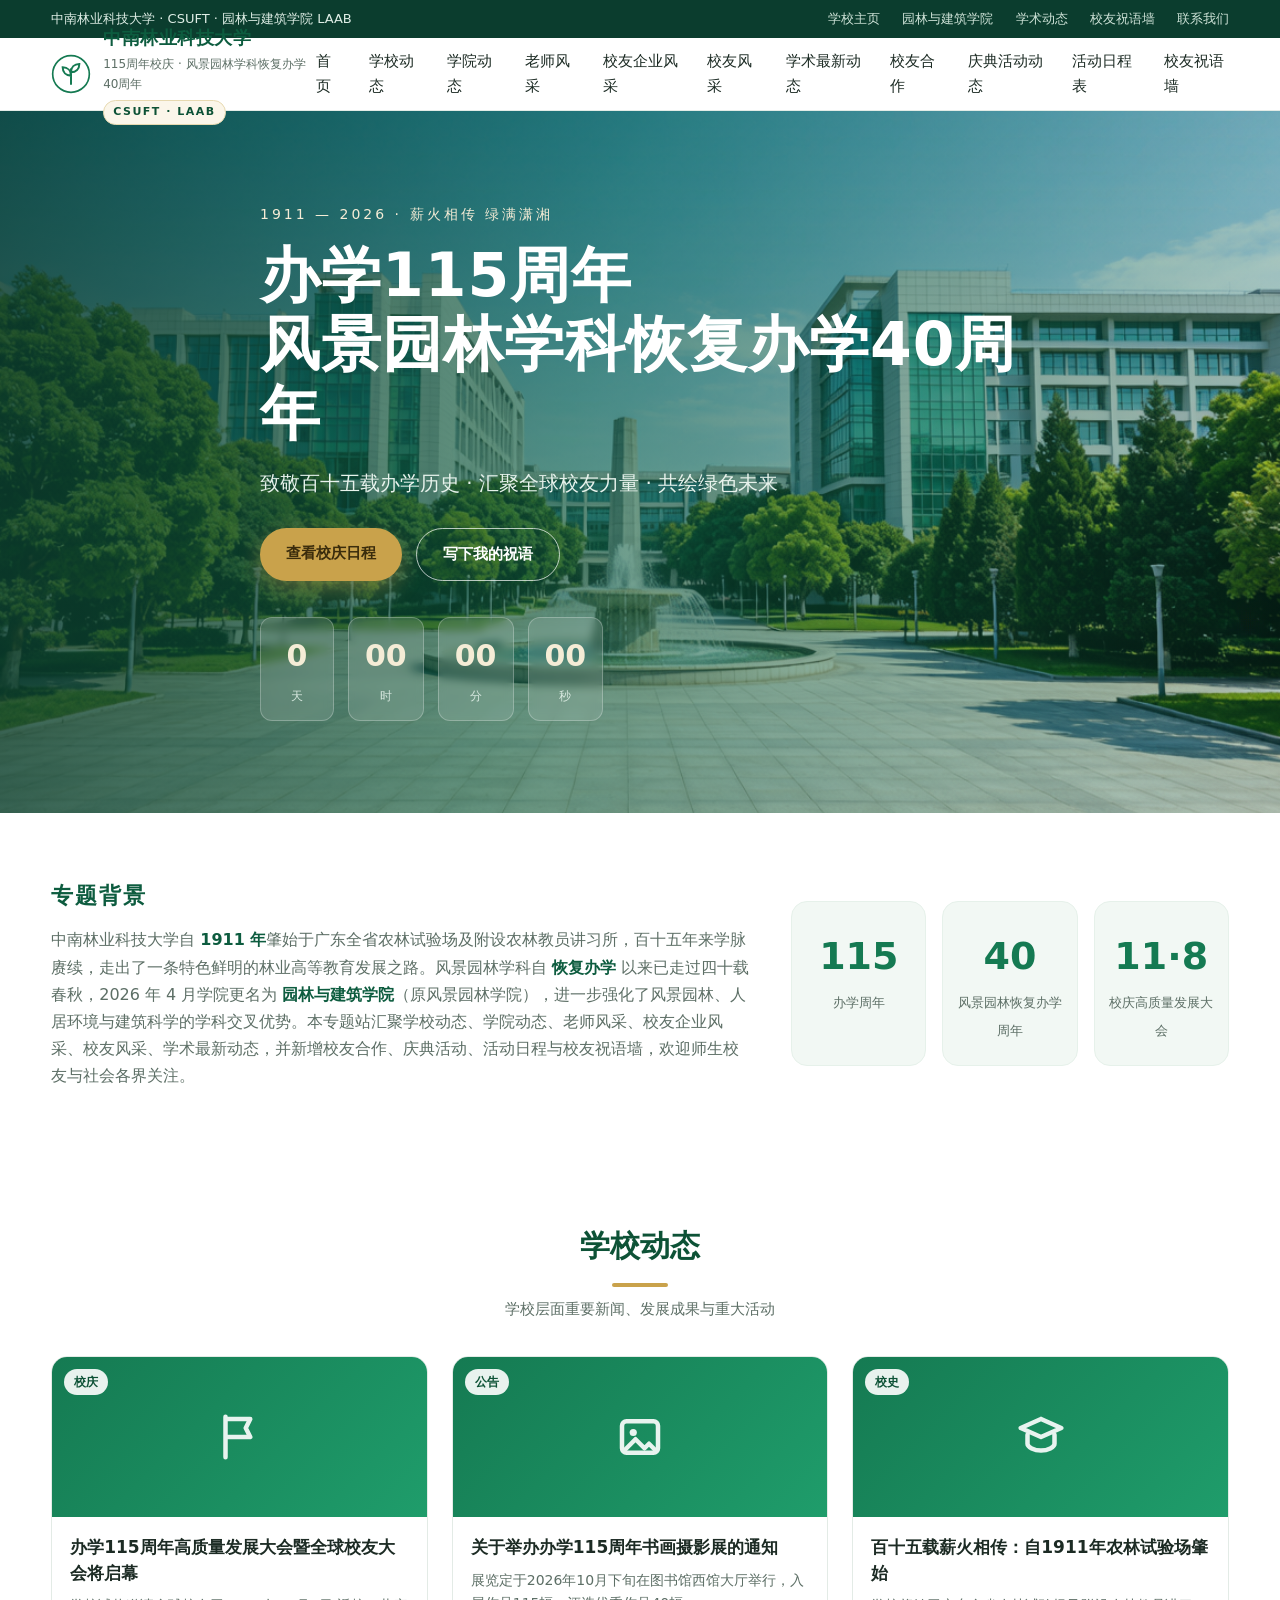
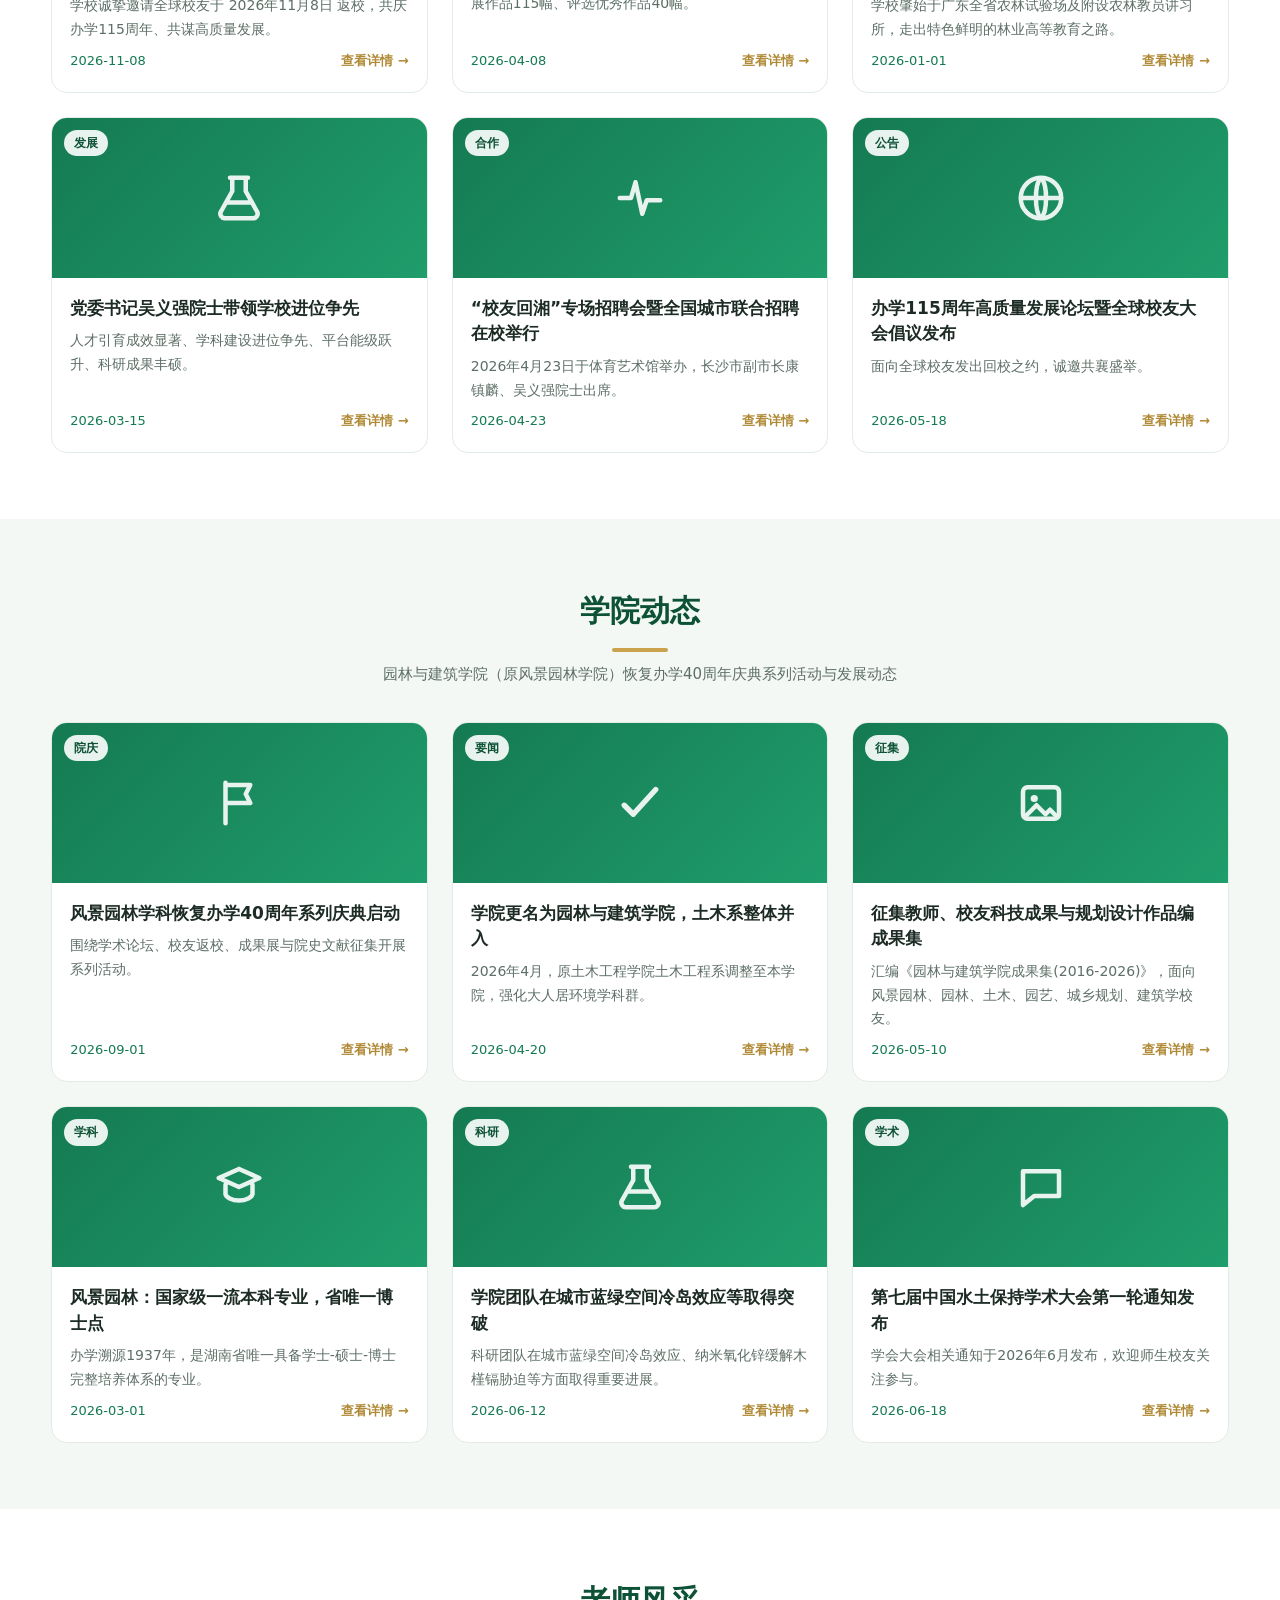
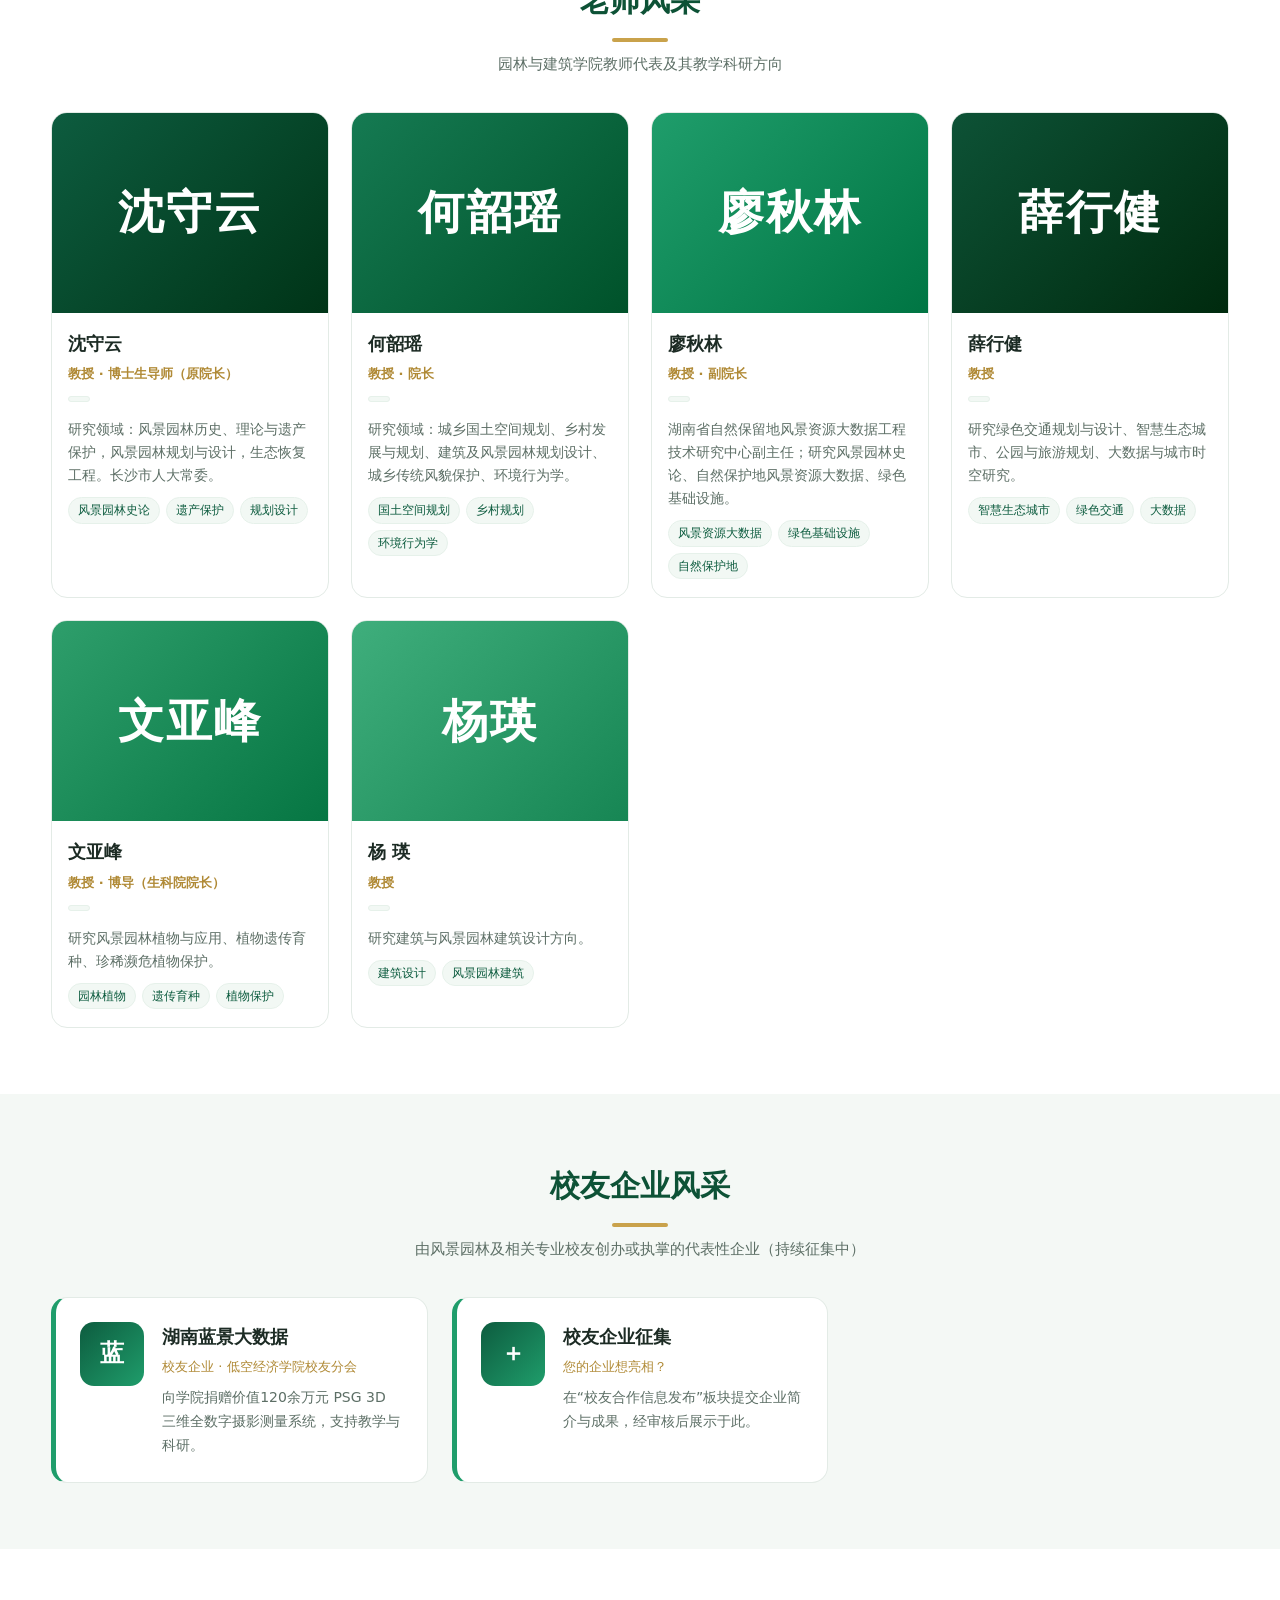
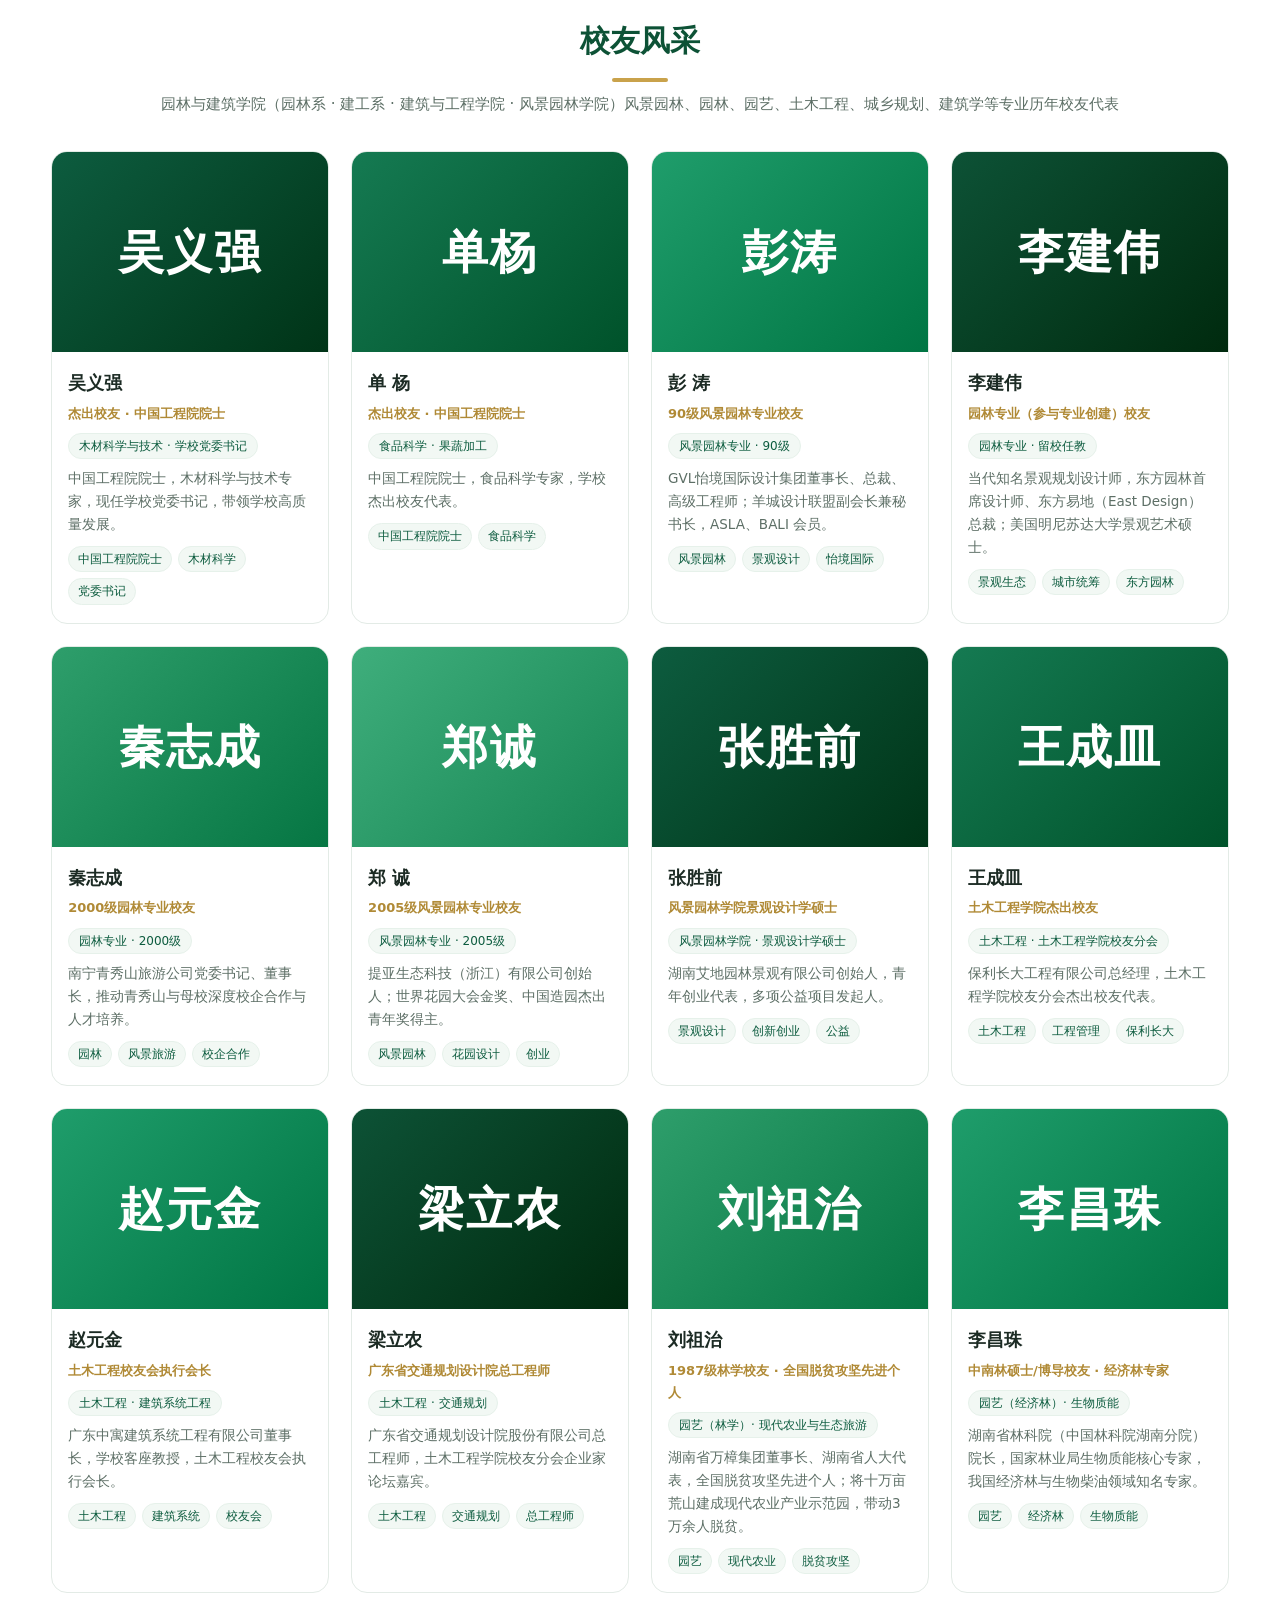
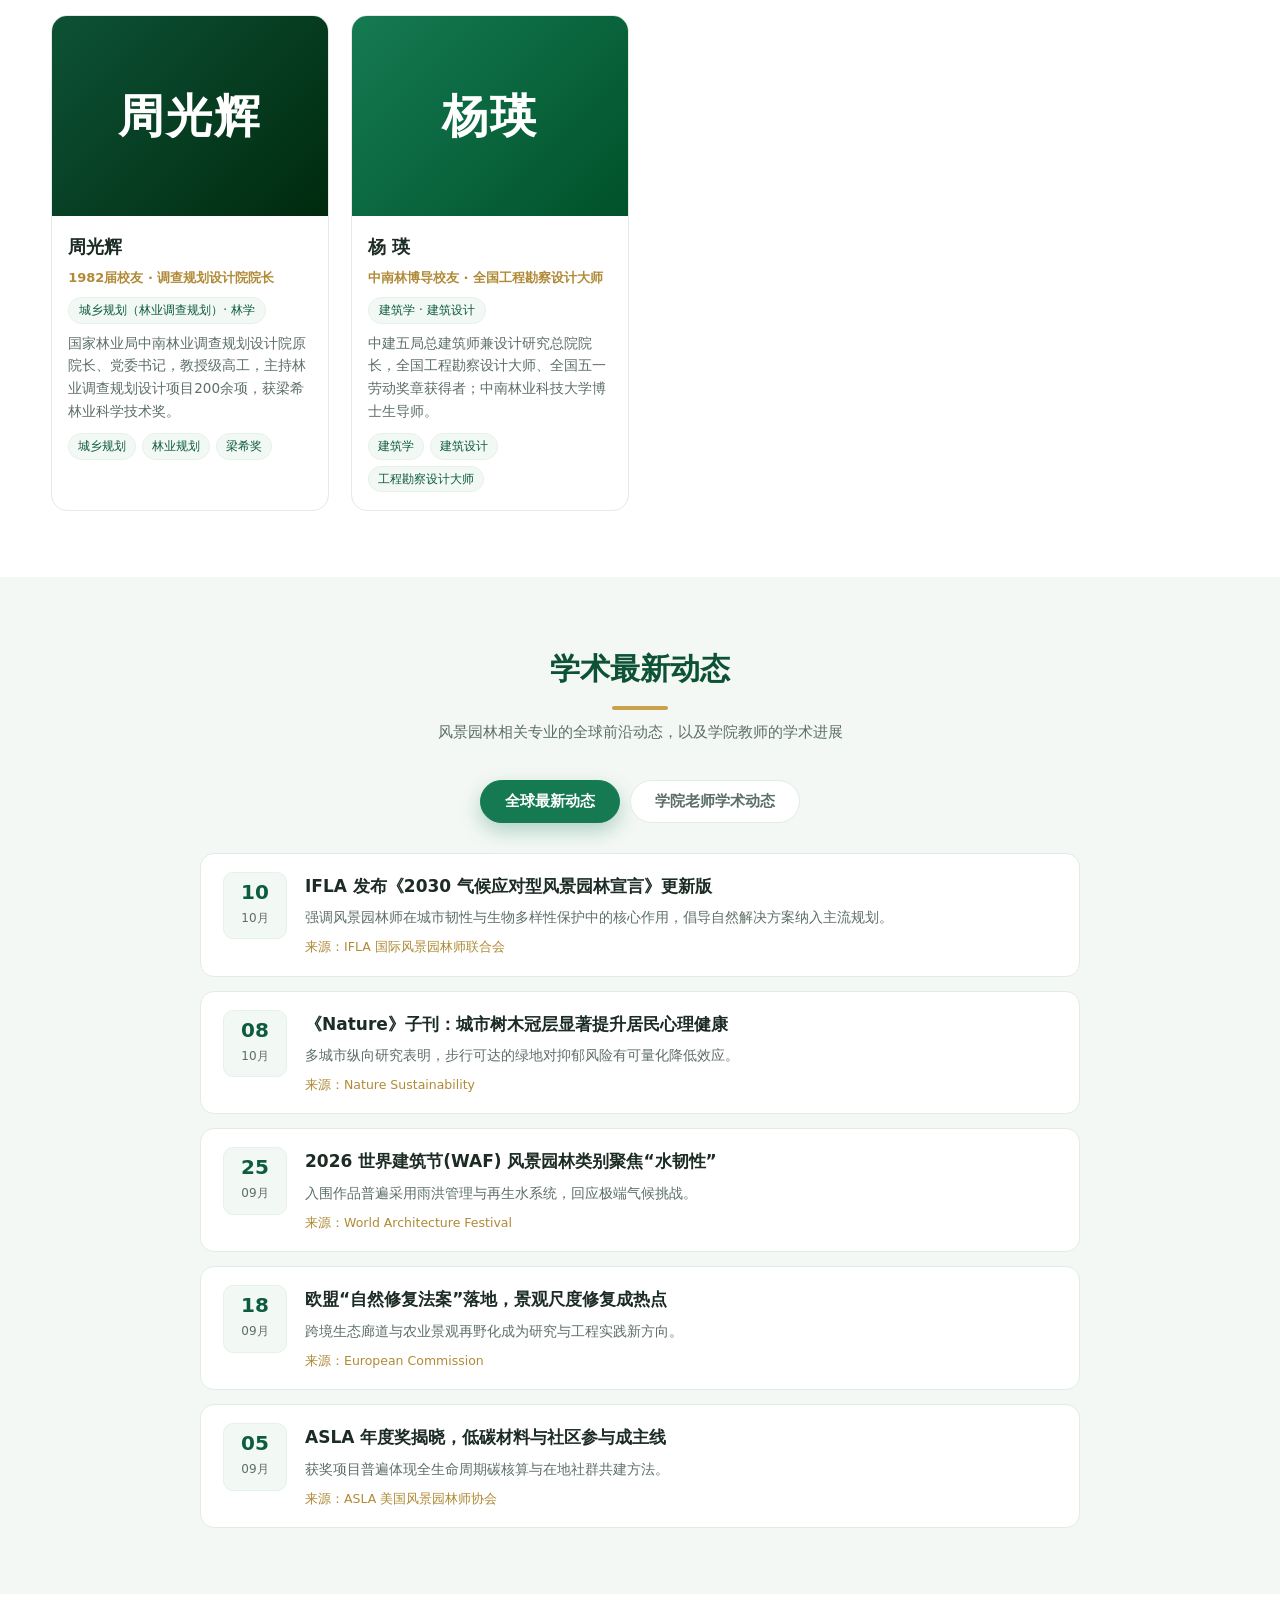
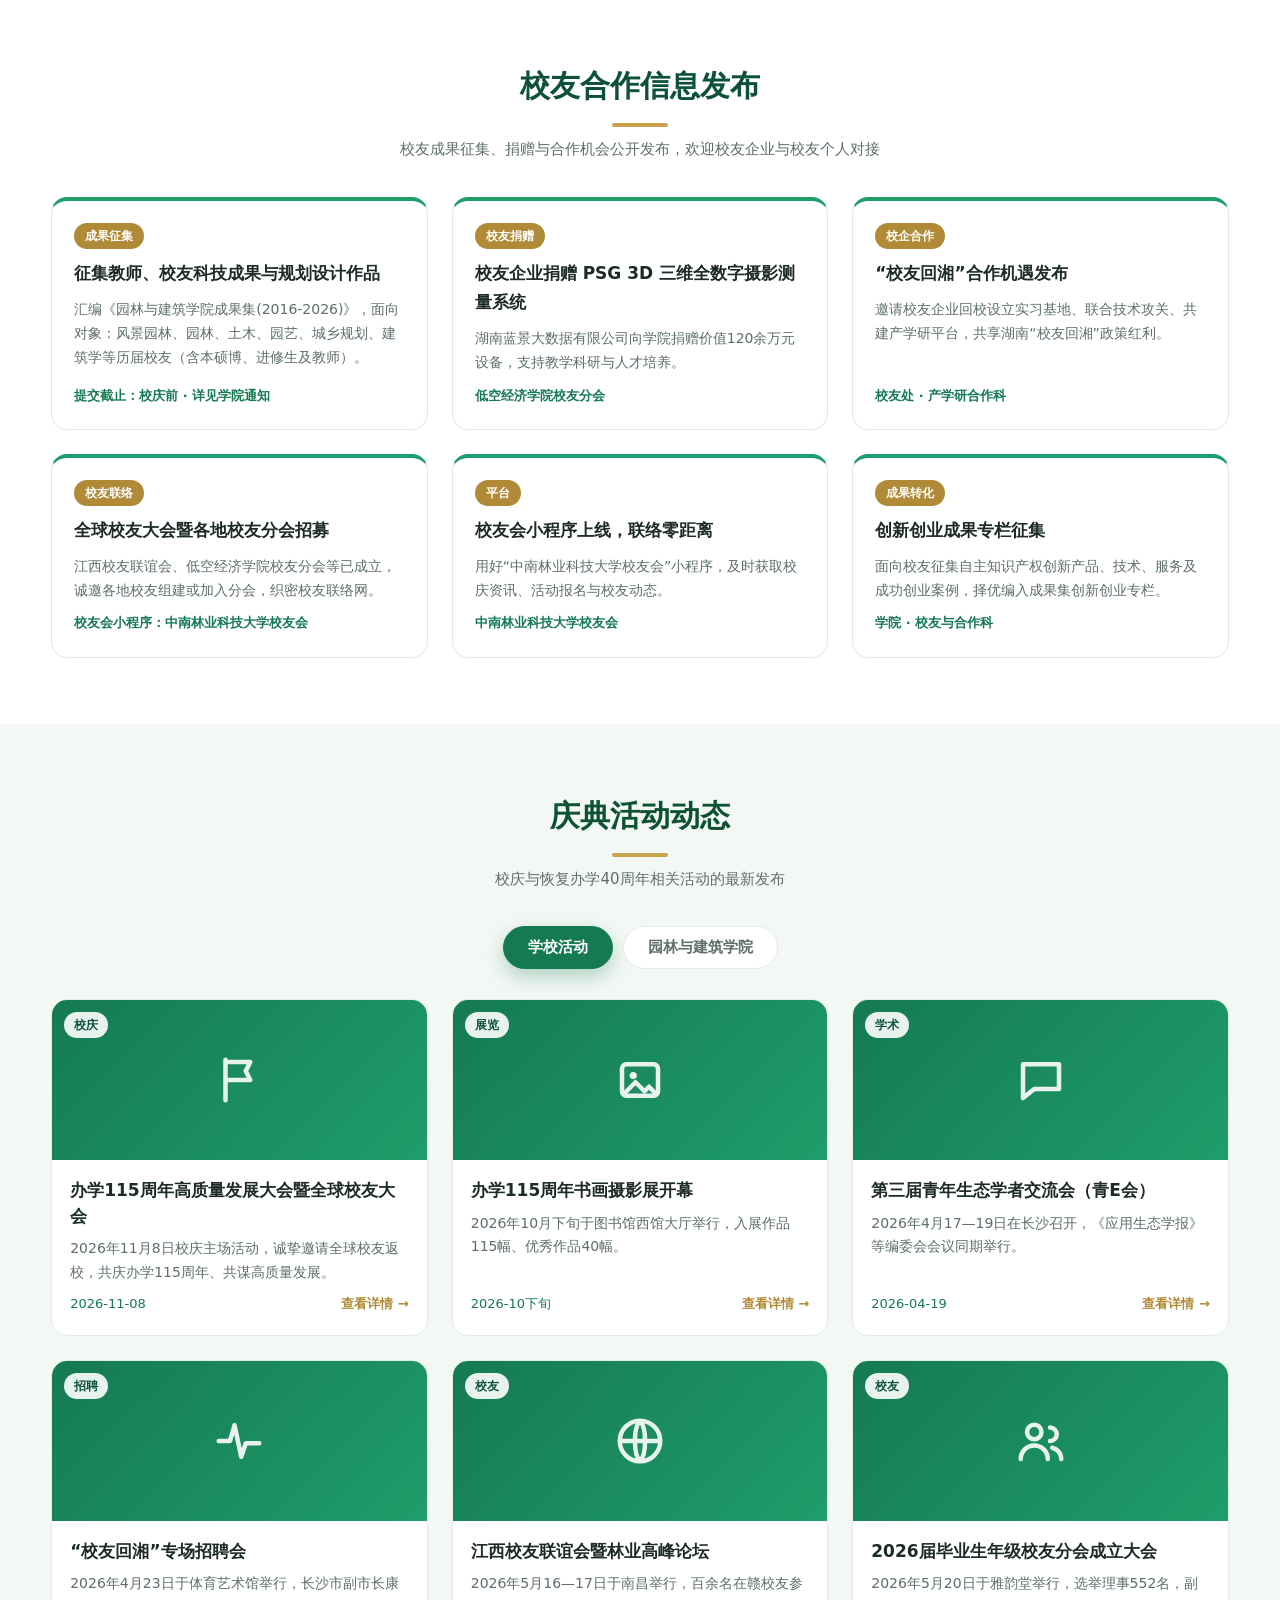
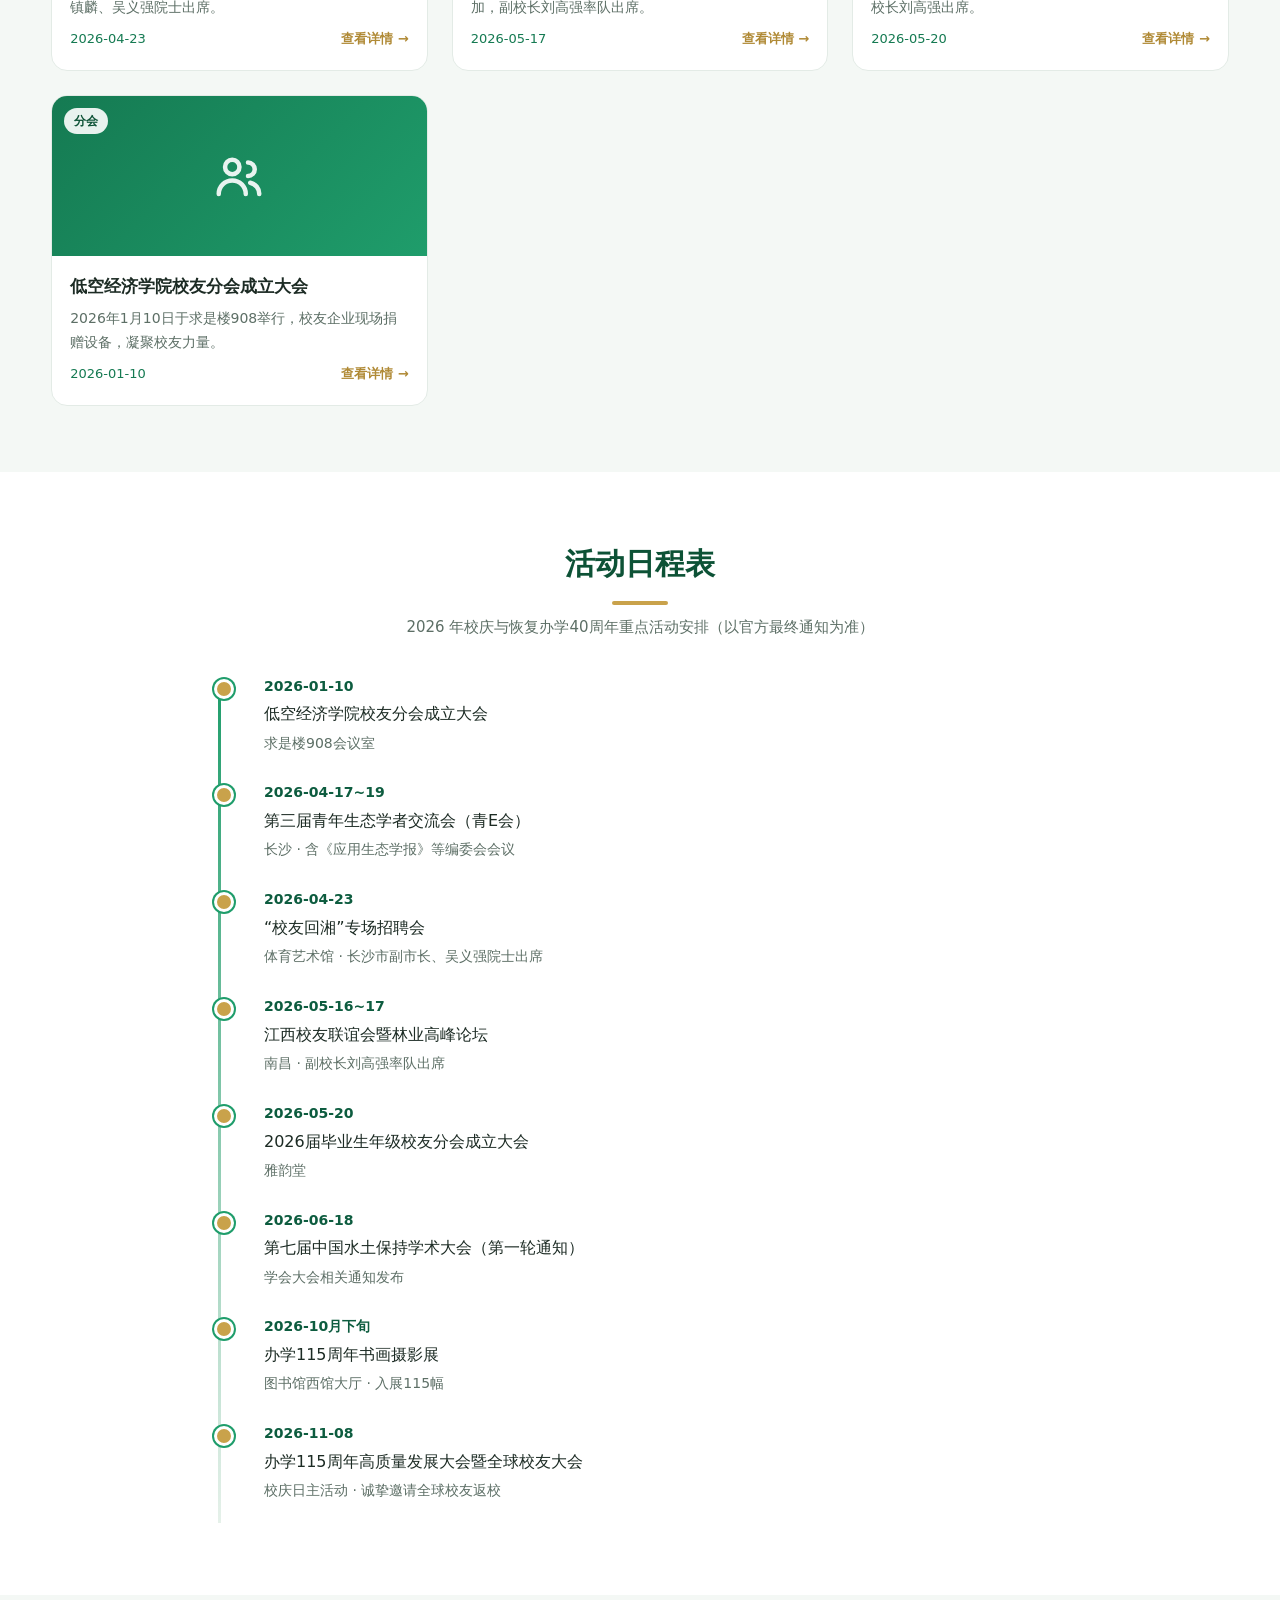
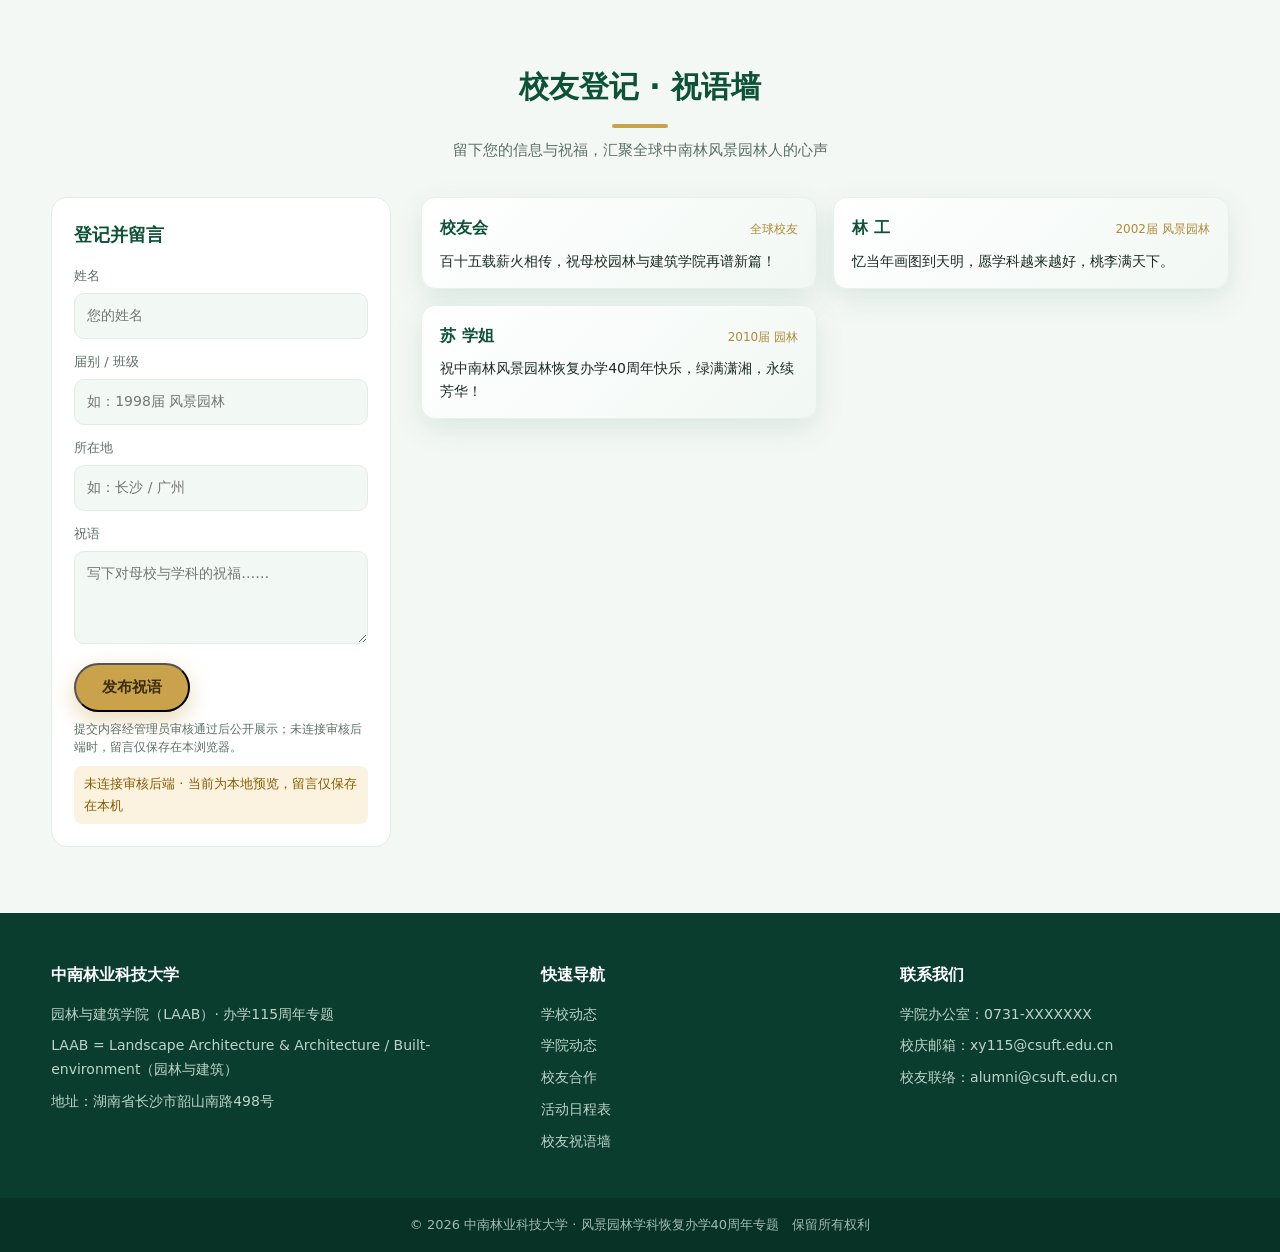
==== index.html @ c24ed112 "deploy: 中南林业科技大学115周年校庆专题站 (CSUFT·LAAB)" ====
<!DOCTYPE html>
<html lang="zh-CN">
<head>
  <meta charset="UTF-8" />
  <meta name="viewport" content="width=device-width, initial-scale=1.0" />
  <title>中南林业科技大学办学115周年 · 风景园林学科恢复办学40周年 (CSUFT·LAAB)</title>
  <meta name="description" content="中南林业科技大学办学115周年暨风景园林学科恢复办学40周年专题网站：学校动态、学院动态、老师风采、校友企业风采、校友风采、学术最新动态、校友合作、庆典活动、活动日程与校友祝语墙。" />
  <link rel="stylesheet" href="assets/css/style.css" />
</head>
<body>

  <!-- 顶部信息条 -->
  <div class="topbar">
    <div class="container topbar-inner">
      <span class="topbar-left">中南林业科技大学 · CSUFT · 园林与建筑学院 LAAB</span>
      <nav class="topbar-links">
        <a href="#school">学校主页</a>
        <a href="#college">园林与建筑学院</a>
        <a href="#academic">学术动态</a>
        <a href="#blessing">校友祝语墙</a>
        <a href="#contact">联系我们</a>
      </nav>
    </div>
  </div>

  <!-- 主导航 -->
  <header class="header" id="header">
    <div class="container header-inner">
      <a class="brand" href="#top">
        <span class="brand-mark" aria-hidden="true">
          <svg viewBox="0 0 48 48" width="40" height="40">
            <circle cx="24" cy="24" r="22" fill="none" stroke="currentColor" stroke-width="2"/>
            <path d="M24 36 V18 M24 26 C18 26 14 22 14 16 C20 16 24 20 24 26 M24 22 C30 22 34 18 34 12 C28 12 24 16 24 22"
                  fill="none" stroke="currentColor" stroke-width="2.4" stroke-linecap="round"/>
          </svg>
        </span>
        <span class="brand-text">
          <strong>中南林业科技大学</strong>
          <em>115周年校庆 · 风景园林学科恢复办学40周年</em>
          <span class="brand-abbr">CSUFT · LAAB</span>
        </span>
      </a>
      <nav class="nav" id="nav">
        <a href="#top">首页</a>
        <a href="#school-news">学校动态</a>
        <a href="#college-news">学院动态</a>
        <a href="#teachers">老师风采</a>
        <a href="#alumni-company">校友企业风采</a>
        <a href="#alumni">校友风采</a>
        <a href="#academic">学术最新动态</a>
        <a href="#cooperation">校友合作</a>
        <a href="#events">庆典活动动态</a>
        <a href="#schedule">活动日程表</a>
        <a href="#blessing">校友祝语墙</a>
      </nav>
      <button class="nav-toggle" id="navToggle" aria-label="菜单">
        <span></span><span></span><span></span>
      </button>
    </div>
  </header>

  <!-- Hero -->
  <section class="hero" id="top">
    <div class="hero-bg" style="background-image:url('assets/img/hero-plaza.png')"></div>
    <div class="hero-overlay"></div>
    <div class="container hero-content">
      <p class="hero-eyebrow">1911 — 2026 · 薪火相传 绿满潇湘</p>
      <h1 class="hero-title">办学115周年<br/>风景园林学科恢复办学40周年</h1>
      <p class="hero-sub">致敬百十五载办学历史 · 汇聚全球校友力量 · 共绘绿色未来</p>
      <div class="hero-actions">
        <a class="btn btn-gold" href="#schedule">查看校庆日程</a>
        <a class="btn btn-ghost" href="#blessing">写下我的祝语</a>
      </div>
      <div class="countdown" id="countdown" aria-label="校庆倒计时">
        <div class="cd-item"><span id="cd-d">--</span><i>天</i></div>
        <div class="cd-item"><span id="cd-h">--</span><i>时</i></div>
        <div class="cd-item"><span id="cd-m">--</span><i>分</i></div>
        <div class="cd-item"><span id="cd-s">--</span><i>秒</i></div>
      </div>
    </div>
  </section>

  <!-- 简介 -->
  <section class="intro container">
    <div class="intro-text">
      <h2 class="section-kicker">专题背景</h2>
      <p>中南林业科技大学自 <strong>1911 年</strong>肇始于广东全省农林试验场及附设农林教员讲习所，百十五年来学脉赓续，走出了一条特色鲜明的林业高等教育发展之路。风景园林学科自 <strong>恢复办学</strong> 以来已走过四十载春秋，2026 年 4 月学院更名为 <strong>园林与建筑学院</strong>（原风景园林学院），进一步强化了风景园林、人居环境与建筑科学的学科交叉优势。本专题站汇聚学校动态、学院动态、老师风采、校友企业风采、校友风采、学术最新动态，并新增校友合作、庆典活动、活动日程与校友祝语墙，欢迎师生校友与社会各界关注。</p>
    </div>
    <div class="intro-stats">
      <div class="stat"><b>115</b><span>办学周年</span></div>
      <div class="stat"><b>40</b><span>风景园林恢复办学周年</span></div>
      <div class="stat"><b>11·8</b><span>校庆高质量发展大会</span></div>
    </div>
  </section>

  <!-- 学校动态 -->
  <section class="section" id="school-news">
    <div class="container">
      <div class="section-head">
        <h2 class="section-title">学校动态</h2>
        <p class="section-desc">学校层面重要新闻、发展成果与重大活动</p>
      </div>
      <div class="news-grid" id="schoolNewsGrid"><!-- JS 注入 --></div>
    </div>
  </section>

  <!-- 学院动态 -->
  <section class="section section-alt" id="college-news">
    <div class="container">
      <div class="section-head">
        <h2 class="section-title">学院动态</h2>
        <p class="section-desc">园林与建筑学院（原风景园林学院）恢复办学40周年庆典系列活动与发展动态</p>
      </div>
      <div class="news-grid" id="collegeNewsGrid"><!-- JS 注入 --></div>
    </div>
  </section>

  <!-- 老师风采 -->
  <section class="section" id="teachers">
    <div class="container">
      <div class="section-head">
        <h2 class="section-title">老师风采</h2>
        <p class="section-desc">园林与建筑学院教师代表及其教学科研方向</p>
      </div>
      <div class="people-grid" id="teachersGrid"><!-- JS 注入 --></div>
    </div>
  </section>

  <!-- 校友企业风采 -->
  <section class="section section-alt" id="alumni-company">
    <div class="container">
      <div class="section-head">
        <h2 class="section-title">校友企业风采</h2>
        <p class="section-desc">由风景园林及相关专业校友创办或执掌的代表性企业（持续征集中）</p>
      </div>
      <div class="company-grid" id="companyGrid"><!-- JS 注入 --></div>
    </div>
  </section>

  <!-- 校友风采 -->
  <section class="section" id="alumni">
    <div class="container">
      <div class="section-head">
        <h2 class="section-title">校友风采</h2>
        <p class="section-desc">园林与建筑学院（园林系 · 建工系 · 建筑与工程学院 · 风景园林学院）风景园林、园林、园艺、土木工程、城乡规划、建筑学等专业历年校友代表</p>
      </div>
      <div class="people-grid" id="alumniGrid"><!-- JS 注入 --></div>
    </div>
  </section>

  <!-- 学术最新动态 -->
  <section class="section section-alt" id="academic">
    <div class="container">
      <div class="section-head">
        <h2 class="section-title">学术最新动态</h2>
        <p class="section-desc">风景园林相关专业的全球前沿动态，以及学院教师的学术进展</p>
      </div>

      <div class="tabs" id="academicTabs">
        <button class="tab active" data-tab="global">全球最新动态</button>
        <button class="tab" data-tab="faculty">学院老师学术动态</button>
      </div>

      <div class="tab-panel active" id="panel-global">
        <div class="feed-list" id="globalFeed"><!-- JS 注入 --></div>
      </div>
      <div class="tab-panel" id="panel-faculty">
        <div class="feed-list" id="facultyFeed"><!-- JS 注入 --></div>
      </div>
    </div>
  </section>

  <!-- 校友合作信息发布 -->
  <section class="section" id="cooperation">
    <div class="container">
      <div class="section-head">
        <h2 class="section-title">校友合作信息发布</h2>
        <p class="section-desc">校友成果征集、捐赠与合作机会公开发布，欢迎校友企业与校友个人对接</p>
      </div>
      <div class="coop-grid" id="coopGrid"><!-- JS 注入 --></div>
    </div>
  </section>

  <!-- 庆典活动动态 -->
  <section class="section section-alt" id="events">
    <div class="container">
      <div class="section-head">
        <h2 class="section-title">庆典活动动态</h2>
        <p class="section-desc">校庆与恢复办学40周年相关活动的最新发布</p>
      </div>

      <div class="tabs" id="eventsTabs">
        <button class="tab active" data-tab="school">学校活动</button>
        <button class="tab" data-tab="college">园林与建筑学院</button>
      </div>

      <div class="tab-panel active" id="panel-school">
        <div class="news-grid" id="schoolEventsGrid"><!-- JS 注入 --></div>
      </div>
      <div class="tab-panel" id="panel-college">
        <div class="news-grid" id="collegeEventsGrid"><!-- JS 注入 --></div>
      </div>
    </div>
  </section>

  <!-- 活动日程表 -->
  <section class="section" id="schedule">
    <div class="container">
      <div class="section-head">
        <h2 class="section-title">活动日程表</h2>
        <p class="section-desc">2026 年校庆与恢复办学40周年重点活动安排（以官方最终通知为准）</p>
      </div>
      <div class="timeline" id="scheduleList"><!-- JS 注入 --></div>
    </div>
  </section>

  <!-- 校友登记 / 祝语墙 -->
  <section class="section section-alt" id="blessing">
    <div class="container">
      <div class="section-head">
        <h2 class="section-title">校友登记 · 祝语墙</h2>
        <p class="section-desc">留下您的信息与祝福，汇聚全球中南林风景园林人的心声</p>
      </div>

      <div class="blessing-layout">
        <form class="blessing-form" id="blessingForm">
          <h3>登记并留言</h3>
          <label>姓名<input type="text" id="bk-name" maxlength="20" placeholder="您的姓名" required /></label>
          <label>届别 / 班级<input type="text" id="bk-grade" maxlength="30" placeholder="如：1998届 风景园林" /></label>
          <label>所在地<input type="text" id="bk-city" maxlength="30" placeholder="如：长沙 / 广州" /></label>
          <label>祝语<textarea id="bk-msg" maxlength="120" rows="3" placeholder="写下对母校与学科的祝福……" required></textarea></label>
          <button type="submit" class="btn btn-gold">发布祝语</button>
          <p class="form-tip">提交内容经管理员审核通过后公开展示；未连接审核后端时，留言仅保存在本浏览器。</p>
          <div id="bk-status" class="bk-status" role="status" aria-live="polite"></div>
        </form>
        <div class="blessing-wall" id="blessingWall"><!-- JS 注入 --></div>
      </div>
    </div>
  </section>

  <!-- 页脚 -->
  <footer class="footer" id="contact">
    <div class="container footer-inner">
      <div class="footer-col">
        <h4>中南林业科技大学</h4>
        <p>园林与建筑学院（LAAB）· 办学115周年专题</p>
        <p class="footer-abbr">LAAB = Landscape Architecture &amp; Architecture / Built-environment（园林与建筑）</p>
        <p>地址：湖南省长沙市韶山南路498号</p>
      </div>
      <div class="footer-col">
        <h4>快速导航</h4>
        <a href="#school-news">学校动态</a>
        <a href="#college-news">学院动态</a>
        <a href="#cooperation">校友合作</a>
        <a href="#schedule">活动日程表</a>
        <a href="#blessing">校友祝语墙</a>
      </div>
      <div class="footer-col">
        <h4>联系我们</h4>
        <p>学院办公室：0731-XXXXXXX</p>
        <p>校庆邮箱：xy115@csuft.edu.cn</p>
        <p>校友联络：alumni@csuft.edu.cn</p>
      </div>
    </div>
    <div class="footer-bottom">
      <div class="container">© 2026 中南林业科技大学 · 风景园林学科恢复办学40周年专题　保留所有权利</div>
    </div>
  </footer>

  <button class="to-top" id="toTop" aria-label="返回顶部">↑</button>

  <script src="assets/js/main.js"></script>
</body>
</html>
---- assets/css/style.css ----
:root{
  --green-900:#0b3d2e;
  --green-800:#0d5236;
  --green-700:#0d5c3f;
  --green-600:#157a52;
  --green-500:#1f9d6b;
  --green-300:#7fc6a4;
  --green-100:#e6f1ea;
  --green-50:#f2f8f4;
  --gold:#c9a24b;
  --gold-600:#b08a36;
  --gold-soft:#f5ecd6;
  --ink:#1c2b24;
  --muted:#5d6f66;
  --bg:#ffffff;
  --bg-alt:#f4f8f5;
  --line:#e3ebe6;
  --shadow:0 10px 30px rgba(13,92,63,.10);
  --shadow-lg:0 18px 50px rgba(13,92,63,.16);
  --radius:16px;
  --maxw:1180px;
}

*{box-sizing:border-box;margin:0;padding:0}
html{scroll-behavior:smooth}
body{
  font-family:"PingFang SC","Microsoft YaHei","Segoe UI",system-ui,sans-serif;
  color:var(--ink);background:var(--bg);line-height:1.7;
  -webkit-font-smoothing:antialiased;
}
a{color:inherit;text-decoration:none}
img{max-width:100%;display:block}
.container{width:min(var(--maxw),92%);margin:0 auto}

/* ---------- 顶部信息条 ---------- */
.topbar{background:var(--green-900);color:#dfeee6;font-size:13px}
.topbar-inner{display:flex;justify-content:space-between;align-items:center;height:38px}
.topbar-links a{color:#cfe3d8;margin-left:18px;transition:color .2s}
.topbar-links a:hover{color:var(--gold)}

/* ---------- 主导航 ---------- */
.header{
  position:sticky;top:0;z-index:50;
  background:rgba(255,255,255,.92);
  backdrop-filter:blur(10px);
  border-bottom:1px solid var(--line);
  transition:box-shadow .25s,background .25s;
}
.header.scrolled{box-shadow:var(--shadow)}
.header-inner{display:flex;align-items:center;justify-content:space-between;height:72px}
.brand{display:flex;align-items:center;gap:12px;color:var(--green-700)}
.brand-mark{color:var(--green-600);display:flex}
.brand-text strong{display:block;font-size:18px;letter-spacing:.5px}
.brand-text em{display:block;font-style:normal;font-size:12px;color:var(--muted)}
.brand-abbr{display:inline-block;margin-top:5px;font-size:11px;font-weight:700;letter-spacing:1.5px;color:#0d5236;background:#fbf6ea;border:1px solid #e7d9b0;padding:2px 9px;border-radius:999px}
.nav{display:flex;gap:26px}
.nav a{font-size:15px;color:var(--ink);position:relative;padding:6px 0;transition:color .2s}
.nav a::after{content:"";position:absolute;left:0;bottom:0;width:0;height:2px;background:var(--gold);transition:width .25s}
.nav a:hover{color:var(--green-700)}
.nav a:hover::after{width:100%}
.nav-toggle{display:none;flex-direction:column;gap:5px;background:none;border:0;cursor:pointer;padding:8px}
.nav-toggle span{width:24px;height:2px;background:var(--green-700);transition:.3s}

/* ---------- Hero ---------- */
.hero{position:relative;min-height:78vh;display:flex;align-items:center;overflow:hidden}
.hero-bg{position:absolute;inset:0;background-size:cover;background-position:center;transform:scale(1.05)}
.hero-overlay{position:absolute;inset:0;background:linear-gradient(105deg,rgba(11,61,46,.86) 0%,rgba(13,92,63,.62) 45%,rgba(13,92,63,.25) 100%)}
.hero-content{position:relative;z-index:2;color:#fff;padding:60px 0;max-width:760px}
.hero-eyebrow{letter-spacing:3px;color:var(--gold-soft);font-size:14px;text-transform:uppercase;margin-bottom:14px}
.hero-title{font-size:clamp(32px,5vw,60px);line-height:1.15;font-weight:800;letter-spacing:1px}
.hero-sub{margin:18px 0 28px;font-size:clamp(15px,2vw,20px);color:#e7f2ec}
.hero-actions{display:flex;gap:14px;flex-wrap:wrap}
.btn{display:inline-block;padding:13px 26px;border-radius:999px;font-weight:600;font-size:15px;transition:transform .2s,box-shadow .2s,background .2s}
.btn-gold{background:var(--gold);color:#3a2c0c;box-shadow:0 8px 22px rgba(201,162,75,.4)}
.btn-gold:hover{transform:translateY(-2px);box-shadow:0 12px 28px rgba(201,162,75,.55)}
.btn-ghost{border:1.5px solid rgba(255,255,255,.7);color:#fff}
.btn-ghost:hover{background:rgba(255,255,255,.14);transform:translateY(-2px)}

/* 倒计时 */
.countdown{display:flex;gap:14px;margin-top:36px}
.cd-item{background:rgba(255,255,255,.12);border:1px solid rgba(255,255,255,.25);border-radius:12px;padding:12px 16px;text-align:center;min-width:74px;backdrop-filter:blur(4px)}
.cd-item span{display:block;font-size:30px;font-weight:800;color:var(--gold-soft);font-variant-numeric:tabular-nums}
.cd-item i{font-style:normal;font-size:12px;color:#d7e8df}

/* ---------- 简介 ---------- */
.intro{display:grid;grid-template-columns:1.6fr 1fr;gap:40px;align-items:center;padding:64px 0}
.intro-text h2{font-size:22px;color:var(--green-700);margin-bottom:12px}
.intro-text p{color:var(--muted);font-size:16px}
.intro-text strong{color:var(--green-700)}
.intro-stats{display:grid;grid-template-columns:repeat(3,1fr);gap:16px}
.stat{background:var(--green-50);border:1px solid var(--green-100);border-radius:var(--radius);padding:22px 14px;text-align:center}
.stat b{display:block;font-size:38px;color:var(--green-600);font-weight:800}
.stat span{font-size:13px;color:var(--muted)}

/* ---------- 通用区块 ---------- */
.section{padding:66px 0}
.section-alt{background:var(--bg-alt)}
.section-head{margin-bottom:34px;text-align:center}
.section-kicker{color:var(--gold-600);font-size:14px;letter-spacing:2px;margin-bottom:6px}
.section-title{font-size:30px;color:var(--green-800);font-weight:800;position:relative;display:inline-block}
.section-title::after{content:"";display:block;width:56px;height:4px;background:var(--gold);border-radius:4px;margin:12px auto 0}
.section-desc{color:var(--muted);margin-top:10px;font-size:15px}

/* 新闻卡片 */
.news-grid{display:grid;grid-template-columns:repeat(3,1fr);gap:24px}
.news-card{background:#fff;border:1px solid var(--line);border-radius:var(--radius);overflow:hidden;display:flex;flex-direction:column;transition:transform .25s,box-shadow .25s}
.news-card:hover{transform:translateY(-6px);box-shadow:var(--shadow-lg)}
.news-thumb{height:160px;background:linear-gradient(135deg,var(--green-600),var(--green-500));position:relative;display:flex;align-items:center;justify-content:center;color:#fff}
.news-thumb .tag{position:absolute;top:12px;left:12px;background:rgba(255,255,255,.9);color:var(--green-800);font-size:12px;padding:3px 10px;border-radius:999px;font-weight:600}
.news-thumb svg{width:54px;height:54px;opacity:.9}
.news-body{padding:18px 18px 20px;display:flex;flex-direction:column;gap:8px;flex:1}
.news-body h3{font-size:17px;line-height:1.5;color:var(--ink)}
.news-body p{font-size:14px;color:var(--muted);flex:1}
.news-meta{font-size:13px;color:var(--green-600);display:flex;justify-content:space-between;align-items:center}
.news-meta .more{color:var(--gold-600);font-weight:600}

/* 人物卡片 */
.people-grid{display:grid;grid-template-columns:repeat(4,1fr);gap:22px}
.person-card{background:#fff;border:1px solid var(--line);border-radius:var(--radius);overflow:hidden;transition:transform .25s,box-shadow .25s}
.person-card:hover{transform:translateY(-6px);box-shadow:var(--shadow-lg)}
.avatar{height:200px;display:flex;align-items:center;justify-content:center;color:#fff;font-size:46px;font-weight:700;letter-spacing:2px}
.person-body{padding:16px 16px 18px}
.person-body h3{font-size:18px;color:var(--ink)}
.person-body .role{font-size:13px;color:var(--gold-600);font-weight:600;margin:4px 0 6px}
.person-body .dept{display:inline-block;font-size:12px;color:var(--green-700);background:var(--green-50);border:1px solid var(--green-100);padding:2px 10px;border-radius:999px;margin-bottom:8px}
.person-body p{font-size:13.5px;color:var(--muted)}
.person-tags{margin-top:10px;display:flex;flex-wrap:wrap;gap:6px}
.person-tags span{font-size:12px;background:var(--green-50);color:var(--green-700);border:1px solid var(--green-100);padding:2px 9px;border-radius:999px}

/* 校友企业卡片 */
.company-grid{display:grid;grid-template-columns:repeat(3,1fr);gap:24px}
.company-card{background:#fff;border:1px solid var(--line);border-radius:var(--radius);padding:24px;display:flex;gap:18px;transition:transform .25s,box-shadow .25s;border-left:5px solid var(--green-500)}
.company-card:hover{transform:translateY(-5px);box-shadow:var(--shadow-lg)}
.company-logo{flex:0 0 64px;height:64px;border-radius:14px;background:linear-gradient(135deg,var(--green-700),var(--green-500));color:#fff;display:flex;align-items:center;justify-content:center;font-size:24px;font-weight:800}
.company-body h3{font-size:18px;color:var(--ink)}
.company-body .founder{font-size:13px;color:var(--gold-600);margin:4px 0 8px}
.company-body p{font-size:14px;color:var(--muted)}

/* ---------- 学术动态 Tabs ---------- */
.tabs{display:flex;gap:10px;justify-content:center;margin-bottom:30px;flex-wrap:wrap}
.tab{background:#fff;border:1px solid var(--line);color:var(--muted);padding:11px 24px;border-radius:999px;font-size:15px;cursor:pointer;transition:.2s;font-weight:600}
.tab:hover{border-color:var(--green-300)}
.tab.active{background:var(--green-600);color:#fff;border-color:var(--green-600);box-shadow:0 8px 20px rgba(21,122,82,.3)}
.tab-panel{display:none;animation:fade .4s ease}
.tab-panel.active{display:block}
@keyframes fade{from{opacity:0;transform:translateY(8px)}to{opacity:1;transform:none}}

.feed-list{display:flex;flex-direction:column;gap:14px;max-width:880px;margin:0 auto}
.feed-item{background:#fff;border:1px solid var(--line);border-radius:14px;padding:18px 22px;display:flex;gap:18px;align-items:flex-start;transition:border-color .2s,box-shadow .2s}
.feed-item:hover{border-color:var(--green-300);box-shadow:var(--shadow)}
.feed-badge{flex:0 0 64px;text-align:center;background:var(--green-50);border:1px solid var(--green-100);border-radius:10px;padding:8px 4px}
.feed-badge b{display:block;font-size:20px;color:var(--green-700);line-height:1.1}
.feed-badge span{font-size:12px;color:var(--muted)}
.feed-main h4{font-size:17px;color:var(--ink);margin-bottom:6px}
.feed-main p{font-size:14px;color:var(--muted)}
.feed-main .src{font-size:12.5px;color:var(--gold-600);margin-top:6px}

/* ---------- 页脚 ---------- */
.footer{background:var(--green-900);color:#cfe3d8;padding-top:48px}
.footer-inner{display:grid;grid-template-columns:1.4fr 1fr 1fr;gap:30px;padding-bottom:36px}
.footer-col h4{color:#fff;font-size:16px;margin-bottom:14px}
.footer-abbr{font-size:12px;color:#9fc0ab;margin-top:6px!important}
.footer-col p,.footer-col a{display:block;font-size:14px;color:#bcd4c8;margin-bottom:8px;transition:color .2s}
.footer-col a:hover{color:var(--gold)}
.footer-bottom{background:rgba(0,0,0,.18);text-align:center;font-size:13px;padding:16px 0;color:#9fbbb0}

/* 返回顶部 */
.to-top{position:fixed;right:24px;bottom:24px;width:46px;height:46px;border-radius:50%;background:var(--green-600);color:#fff;border:0;font-size:20px;cursor:pointer;box-shadow:var(--shadow);opacity:0;visibility:hidden;transition:.3s;z-index:40}
.to-top.show{opacity:1;visibility:visible}
.to-top:hover{background:var(--green-700);transform:translateY(-3px)}

/* 滚动揭示动画 */
.reveal{opacity:0;transform:translateY(24px);transition:opacity .6s ease,transform .6s ease}
.reveal.in{opacity:1;transform:none}

/* ---------- 响应式 ---------- */
@media(max-width:980px){
  .news-grid,.company-grid{grid-template-columns:repeat(2,1fr)}
  .people-grid{grid-template-columns:repeat(3,1fr)}
  .intro{grid-template-columns:1fr}
}
@media(max-width:760px){
  .topbar-links{display:none}
  .nav{position:absolute;top:72px;left:0;right:0;background:#fff;flex-direction:column;gap:0;padding:0;max-height:0;overflow:hidden;box-shadow:var(--shadow);transition:max-height .3s}
  .nav.open{max-height:420px}
  .nav a{padding:14px 6vw;border-bottom:1px solid var(--line)}
  .nav a::after{display:none}
  .nav-toggle{display:flex}
  .news-grid,.company-grid,.people-grid{grid-template-columns:1fr}
  .intro-stats{grid-template-columns:repeat(3,1fr)}
  .hero{min-height:70vh}
  .footer-inner{grid-template-columns:1fr}
  .countdown{flex-wrap:wrap}
}

/* ---------- 校友合作信息卡片 ---------- */
.coop-grid{display:grid;grid-template-columns:repeat(3,1fr);gap:24px}
.coop-card{background:#fff;border:1px solid var(--line);border-radius:var(--radius);padding:22px;display:flex;flex-direction:column;gap:10px;transition:transform .25s,box-shadow .25s;border-top:4px solid var(--green-500)}
.coop-card:hover{transform:translateY(-5px);box-shadow:var(--shadow-lg)}
.coop-type{align-self:flex-start;font-size:12px;font-weight:600;color:#fff;background:var(--gold-600);padding:3px 11px;border-radius:999px}
.coop-card h3{font-size:17px;color:var(--ink)}
.coop-card p{font-size:14px;color:var(--muted);flex:1}
.coop-card .coop-foot{font-size:13px;color:var(--green-600);font-weight:600}
.coop-card.coop-cta{border-top-color:var(--gold);border-style:dashed;background:linear-gradient(135deg,#fff,#fcf6e8)}
.coop-card.coop-cta .coop-type{background:var(--green-600)}

/* ---------- 活动日程时间轴 ---------- */
.timeline{position:relative;max-width:860px;margin:0 auto;padding-left:28px}
.timeline::before{content:"";position:absolute;left:8px;top:6px;bottom:6px;width:3px;background:linear-gradient(var(--green-500),var(--green-100))}
.tl-item{position:relative;padding:0 0 26px 26px}
.tl-item::before{content:"";position:absolute;left:-24px;top:4px;width:14px;height:14px;border-radius:50%;background:var(--gold);border:3px solid #fff;box-shadow:0 0 0 2px var(--green-500)}
.tl-date{font-weight:700;color:var(--green-700);font-size:14px}
.tl-title{font-size:16px;color:var(--ink);margin:2px 0 4px}
.tl-desc{font-size:14px;color:var(--muted)}

/* ---------- 校友登记 / 祝语墙 ---------- */
.blessing-layout{display:grid;grid-template-columns:340px 1fr;gap:30px;align-items:start}
.blessing-form{background:#fff;border:1px solid var(--line);border-radius:var(--radius);padding:22px;position:sticky;top:90px}
.blessing-form h3{font-size:18px;color:var(--green-800);margin-bottom:14px}
.blessing-form label{display:block;font-size:13px;color:var(--muted);margin-bottom:12px}
.blessing-form input,.blessing-form textarea{width:100%;margin-top:6px;padding:10px 12px;border:1px solid var(--line);border-radius:10px;font:inherit;font-size:14px;color:var(--ink);background:var(--green-50);resize:vertical}
.blessing-form input:focus,.blessing-form textarea:focus{outline:none;border-color:var(--green-500)}
.form-tip{font-size:12px;color:var(--muted);margin-top:8px;line-height:1.5}
.bk-status{font-size:13px;margin-top:10px;padding:7px 10px;border-radius:8px;display:none}
.bk-status.ok{display:block;color:#0d5236;background:#e8f5ec}
.bk-status.warn{display:block;color:#8a5a00;background:#fbf3df}
.blessing-wall{display:grid;grid-template-columns:repeat(2,1fr);gap:16px}
.bless-card{background:linear-gradient(135deg,#fff,#f1f8f4);border:1px solid var(--green-100);border-radius:14px;padding:16px 18px;box-shadow:var(--shadow)}
.bless-card .bc-head{display:flex;justify-content:space-between;align-items:baseline;gap:8px;margin-bottom:8px}
.bless-card .bc-name{font-weight:700;color:var(--green-800)}
.bless-card .bc-meta{font-size:12px;color:var(--gold-600);white-space:nowrap}
.bless-card p{font-size:14px;color:var(--ink);line-height:1.6}

/* 新增组件响应式 */
@media(max-width:980px){
  .coop-grid{grid-template-columns:repeat(2,1fr)}
  .blessing-layout{grid-template-columns:1fr}
  .blessing-form{position:static}
}
@media(max-width:760px){
  .coop-grid{grid-template-columns:1fr}
  .blessing-wall{grid-template-columns:1fr}
}
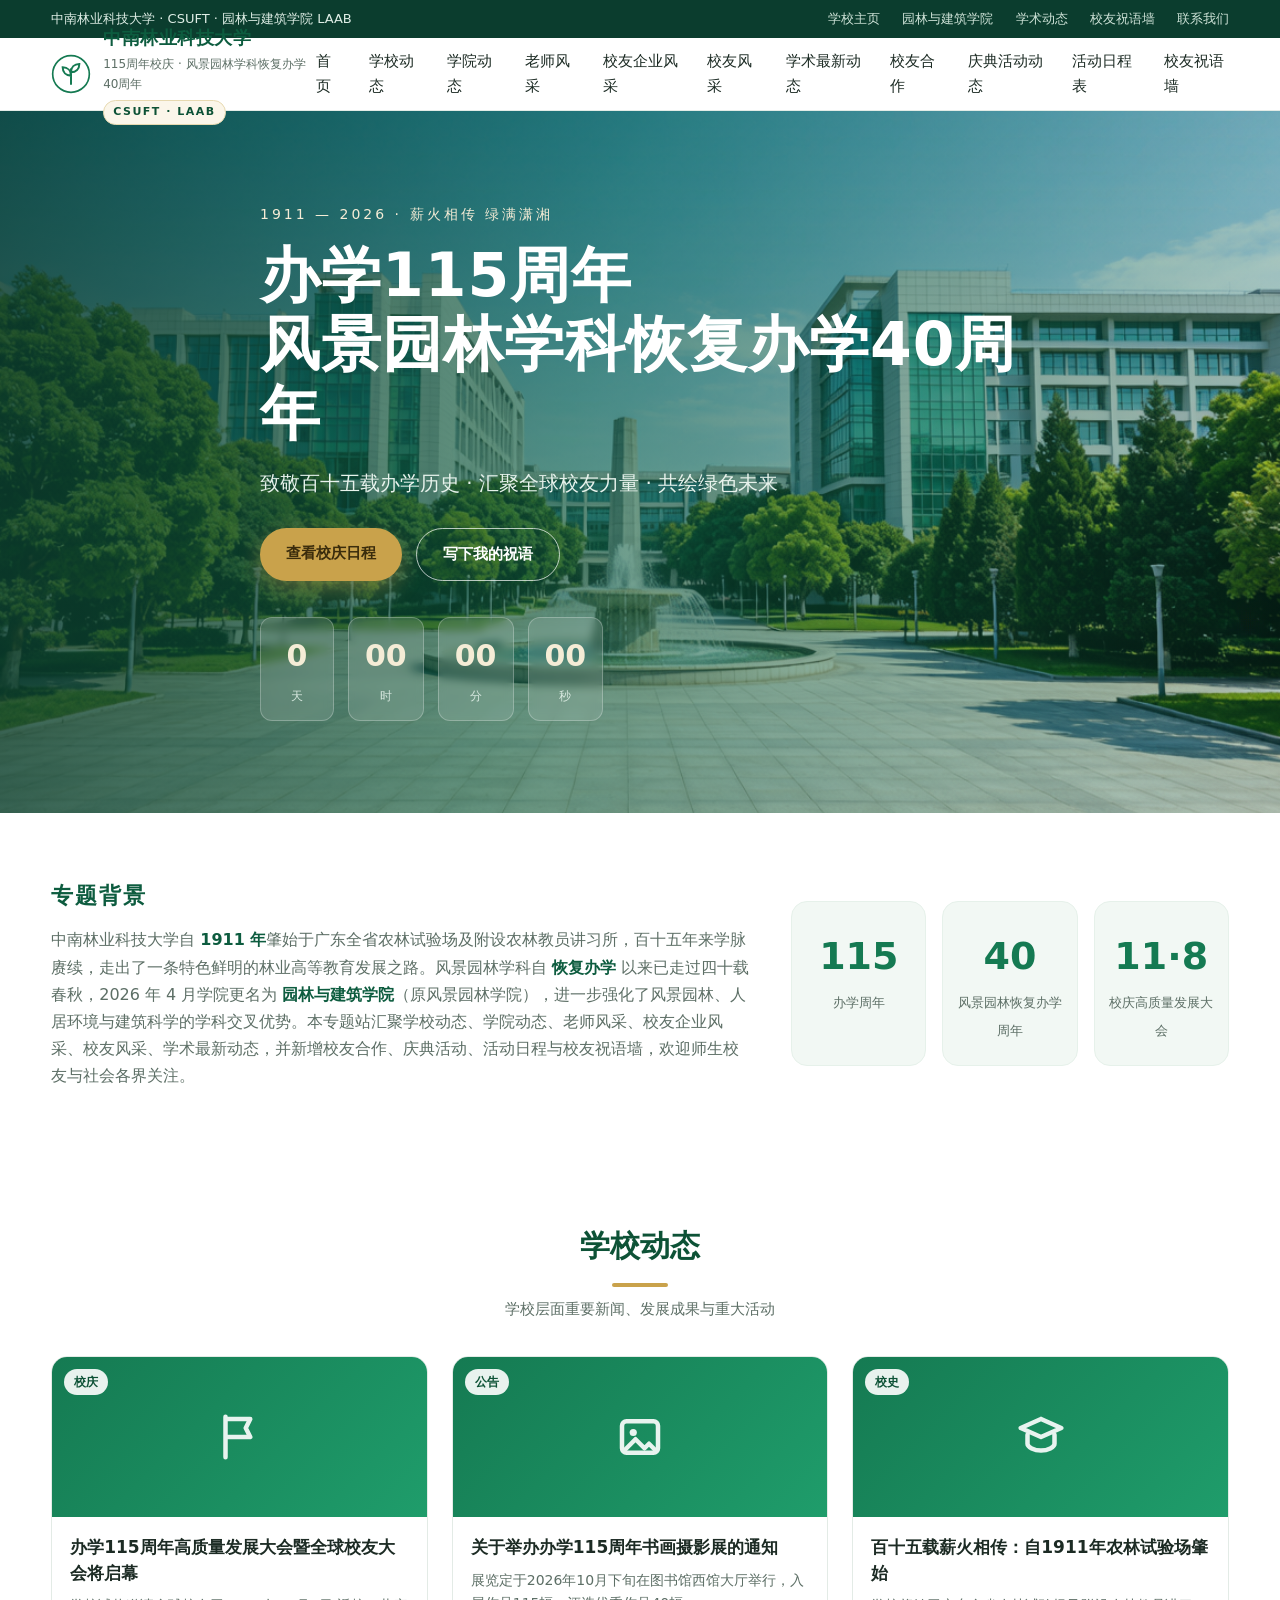
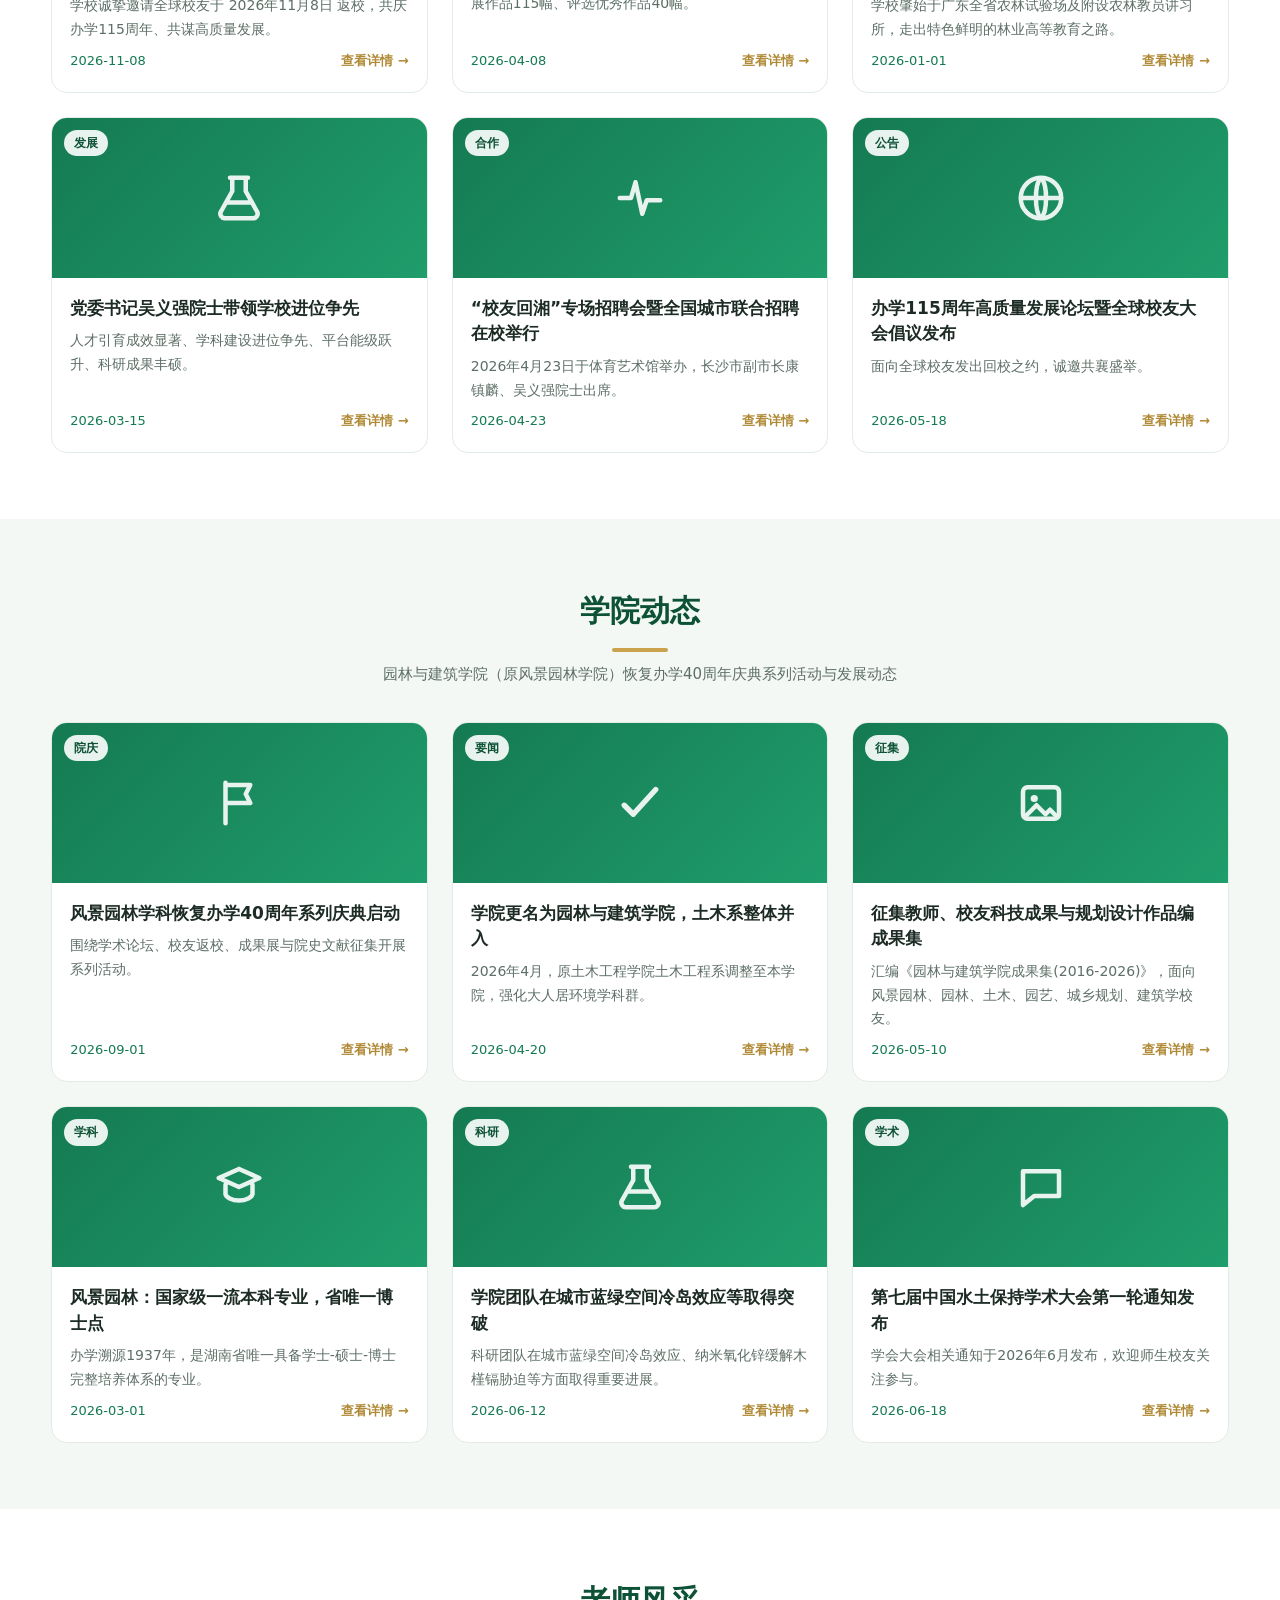
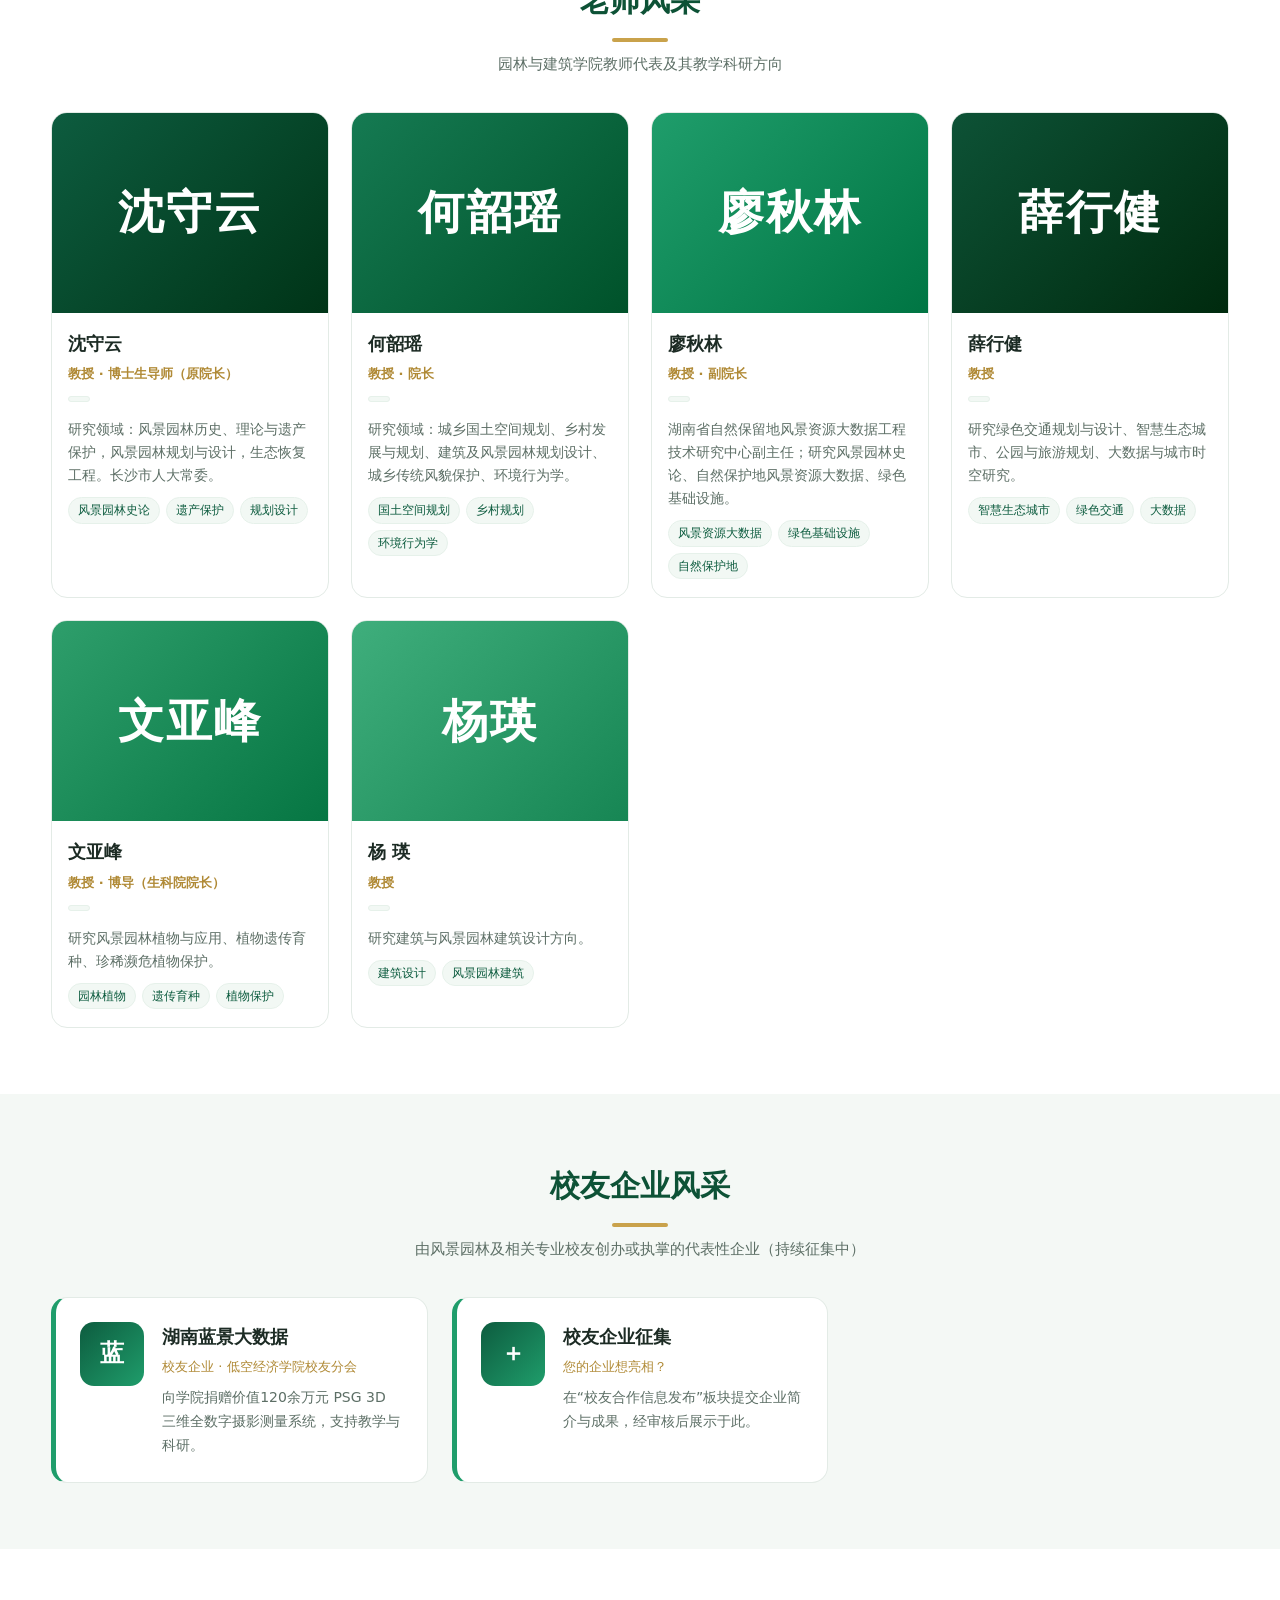
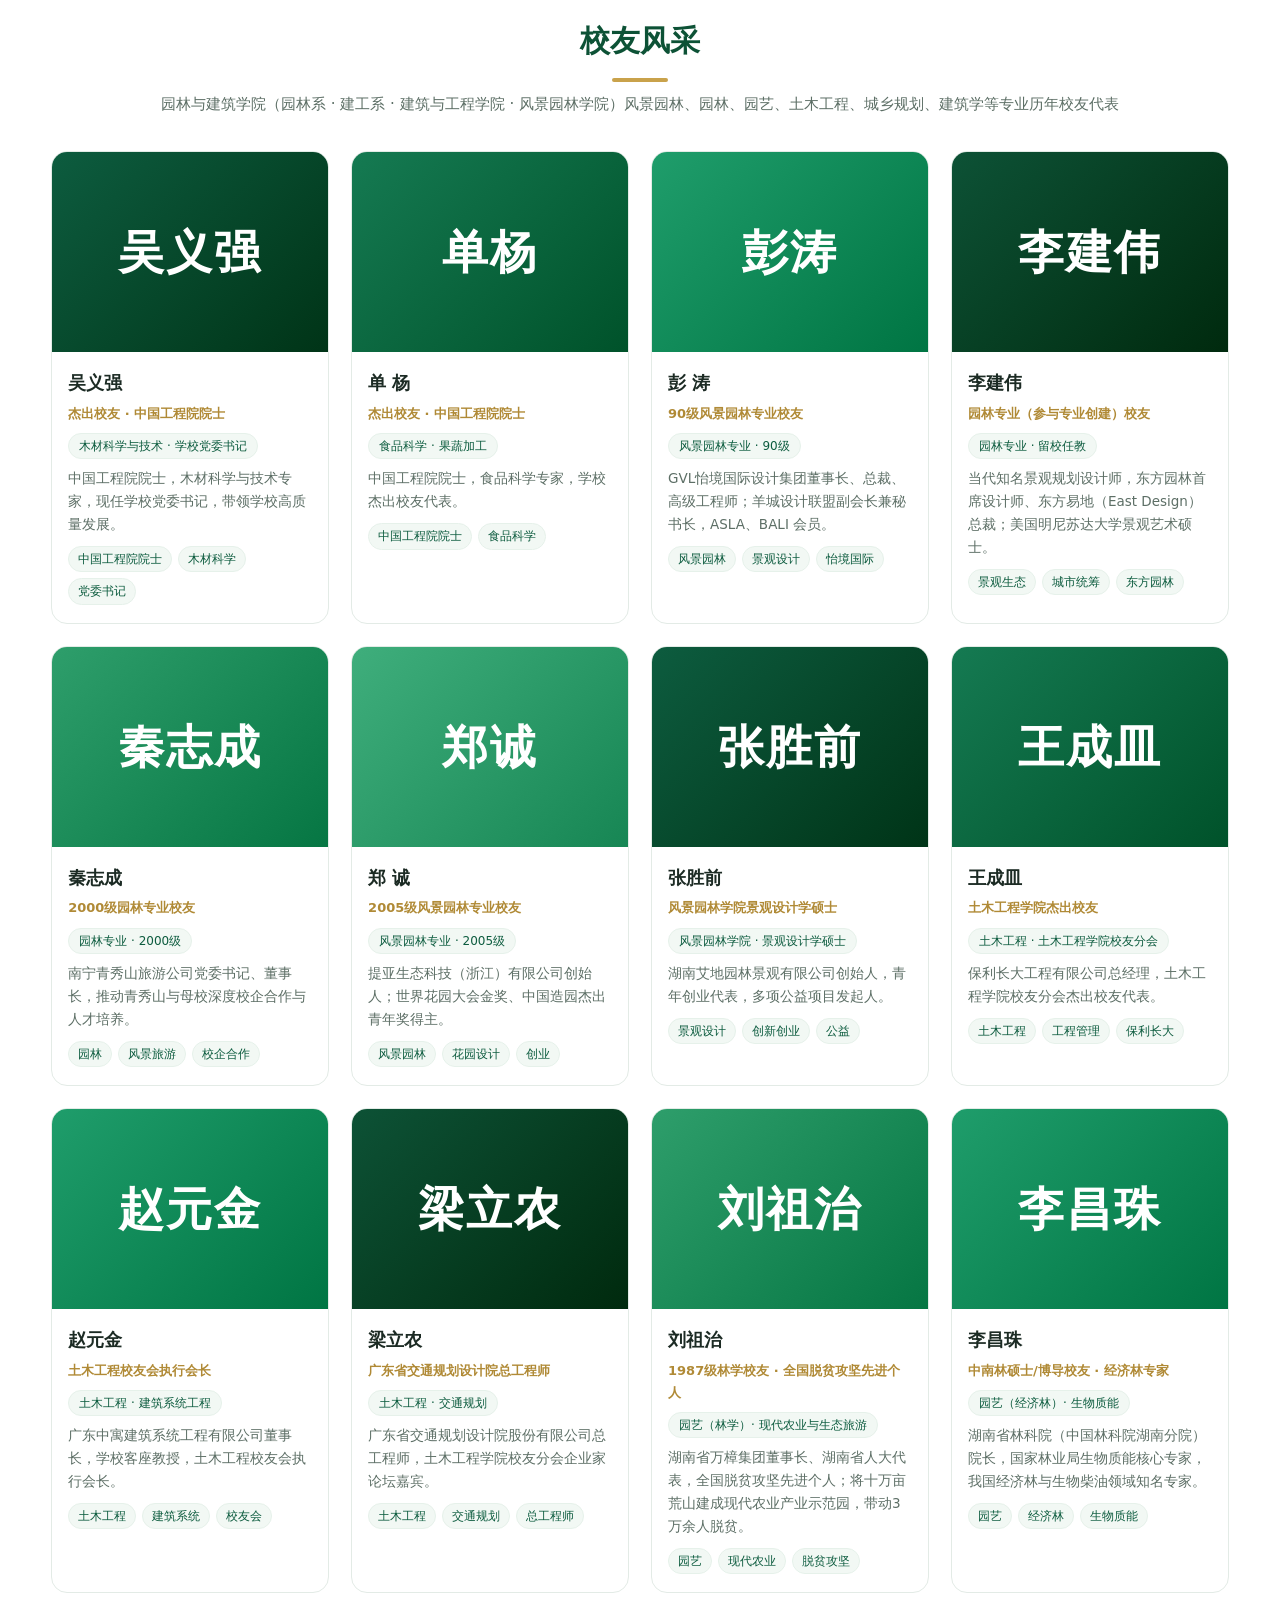
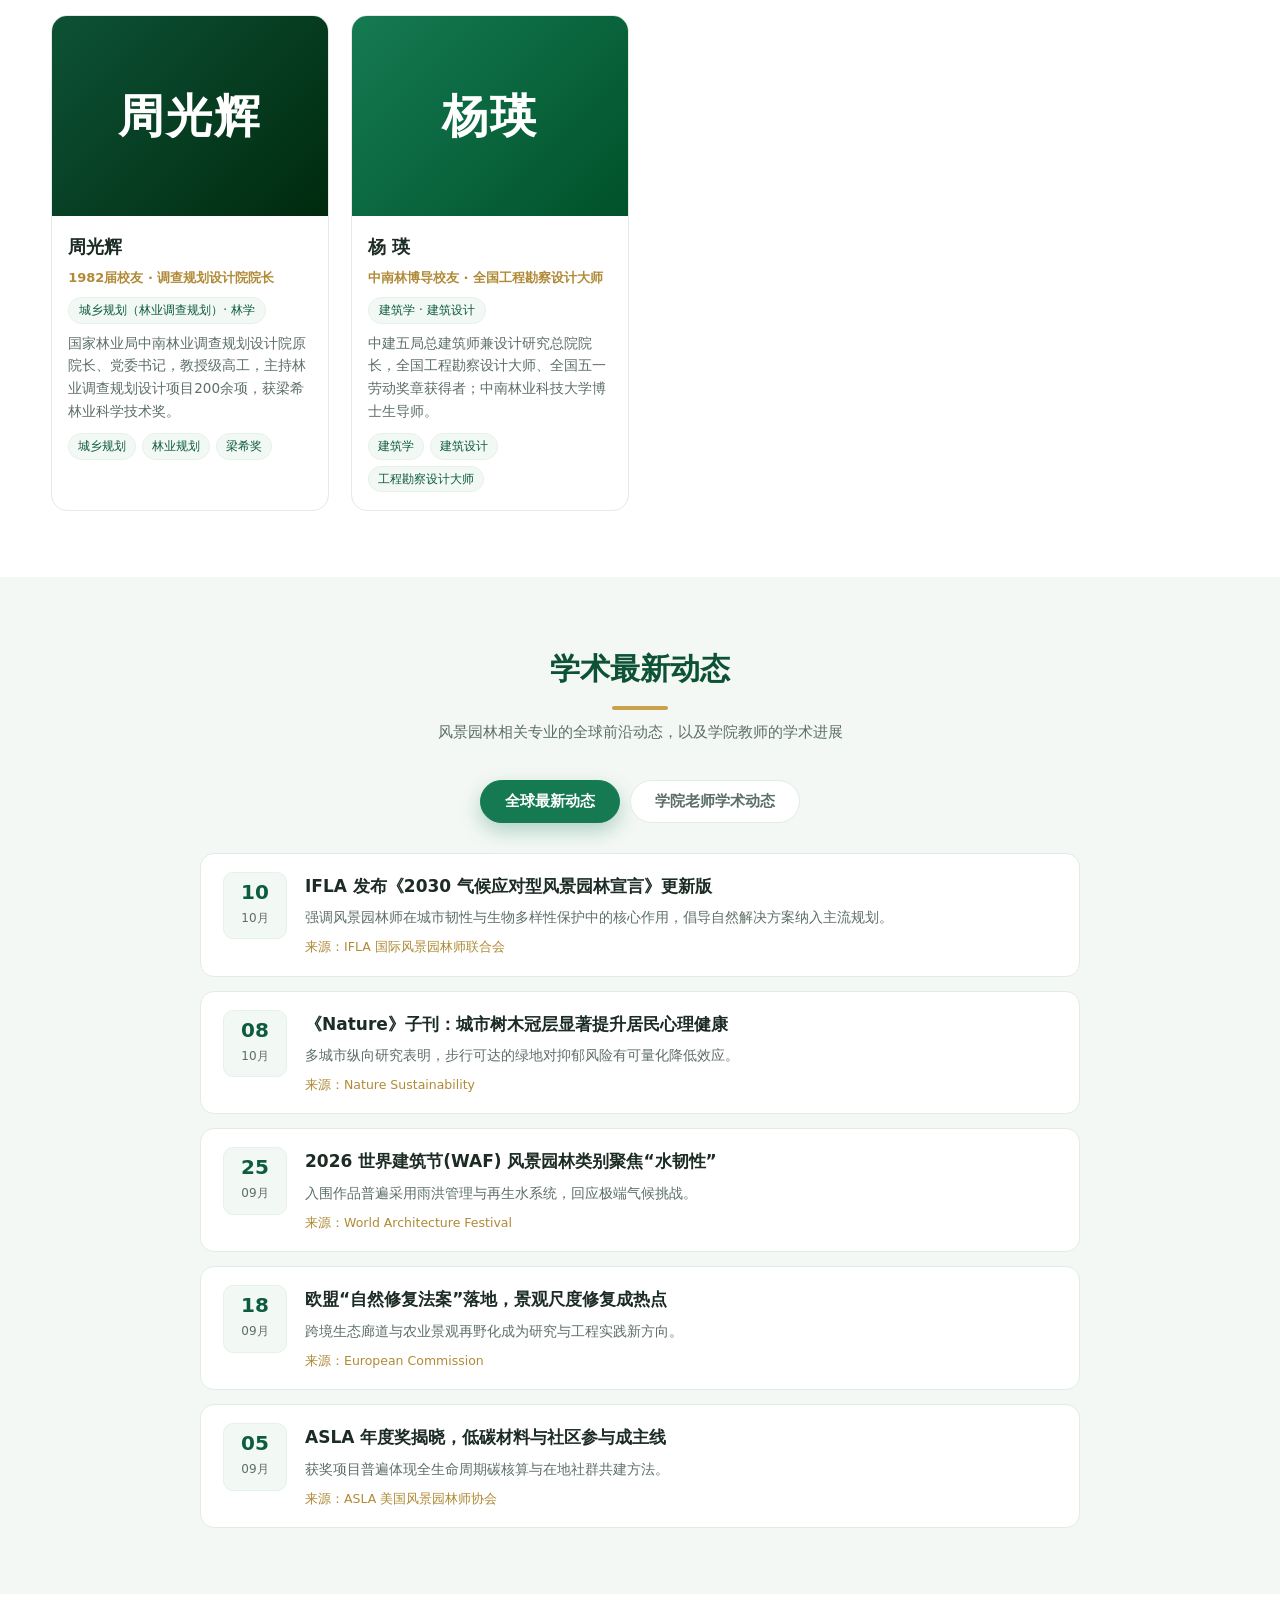
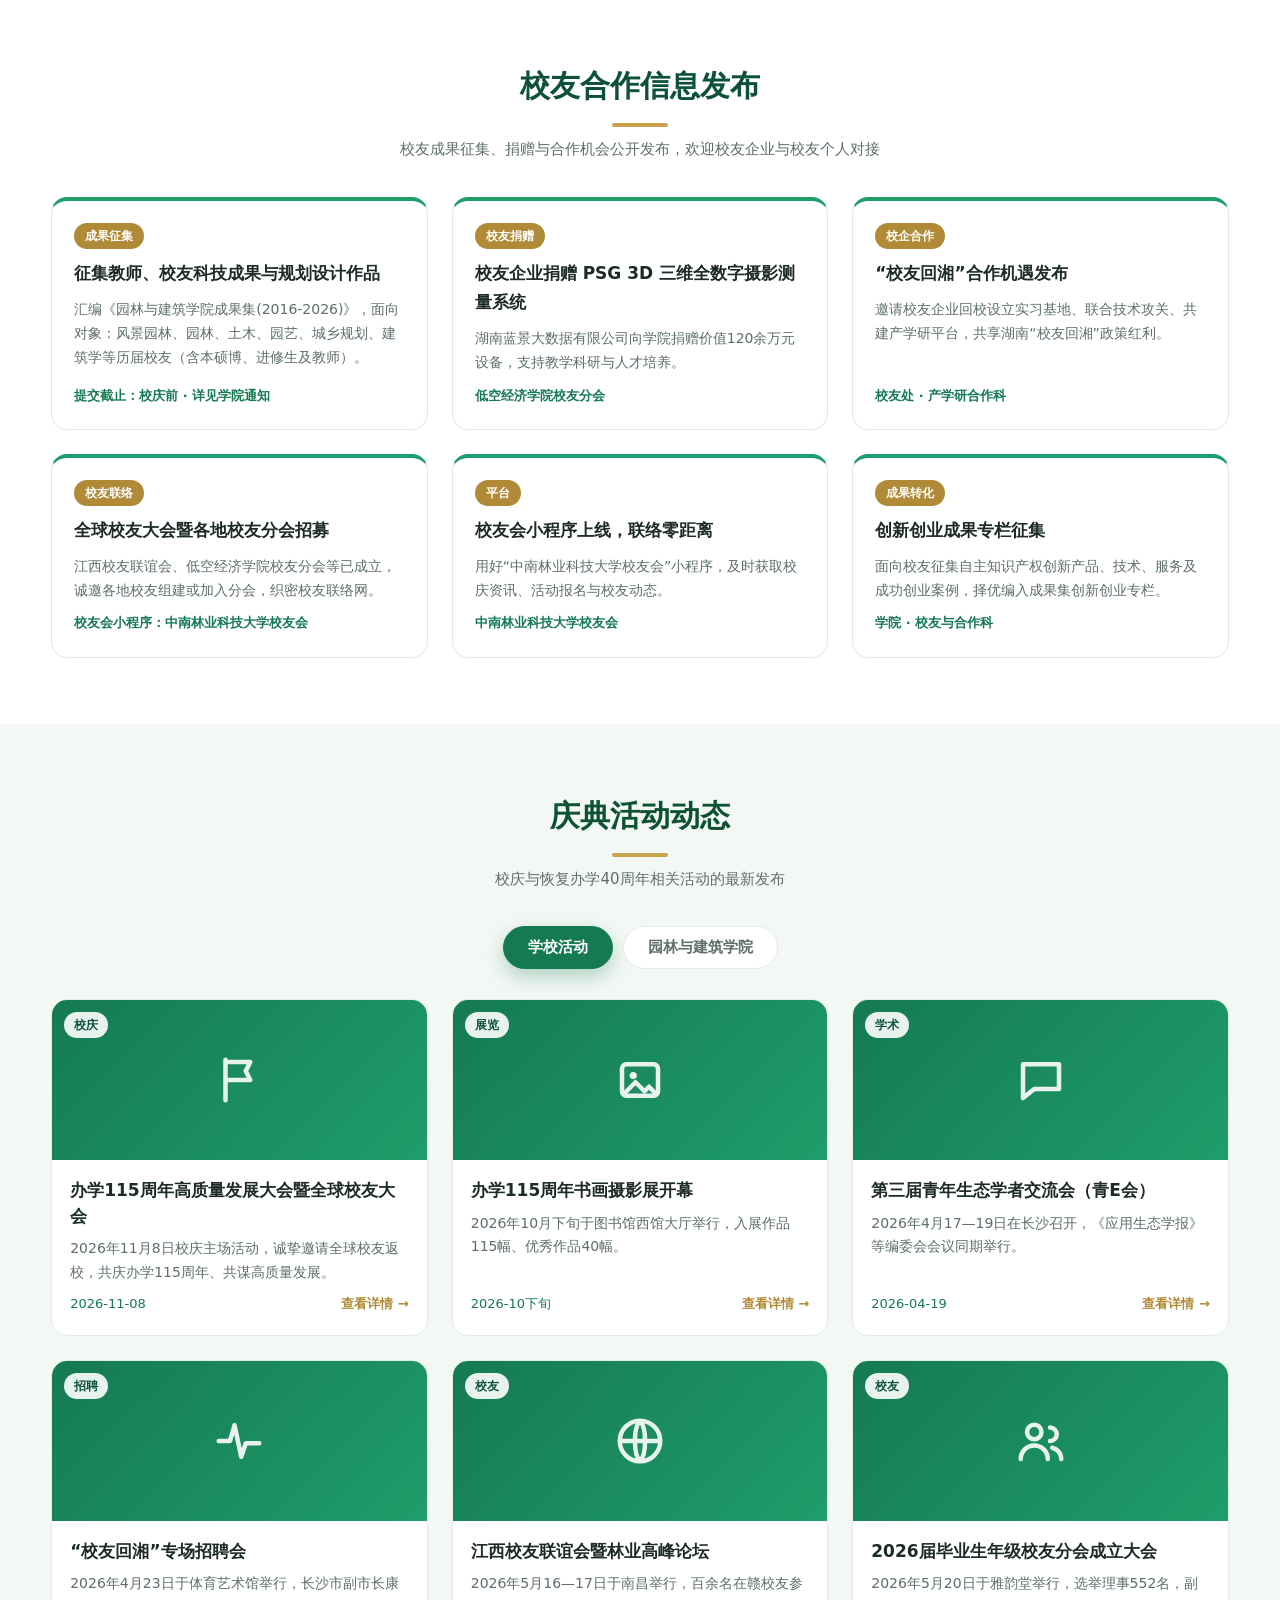
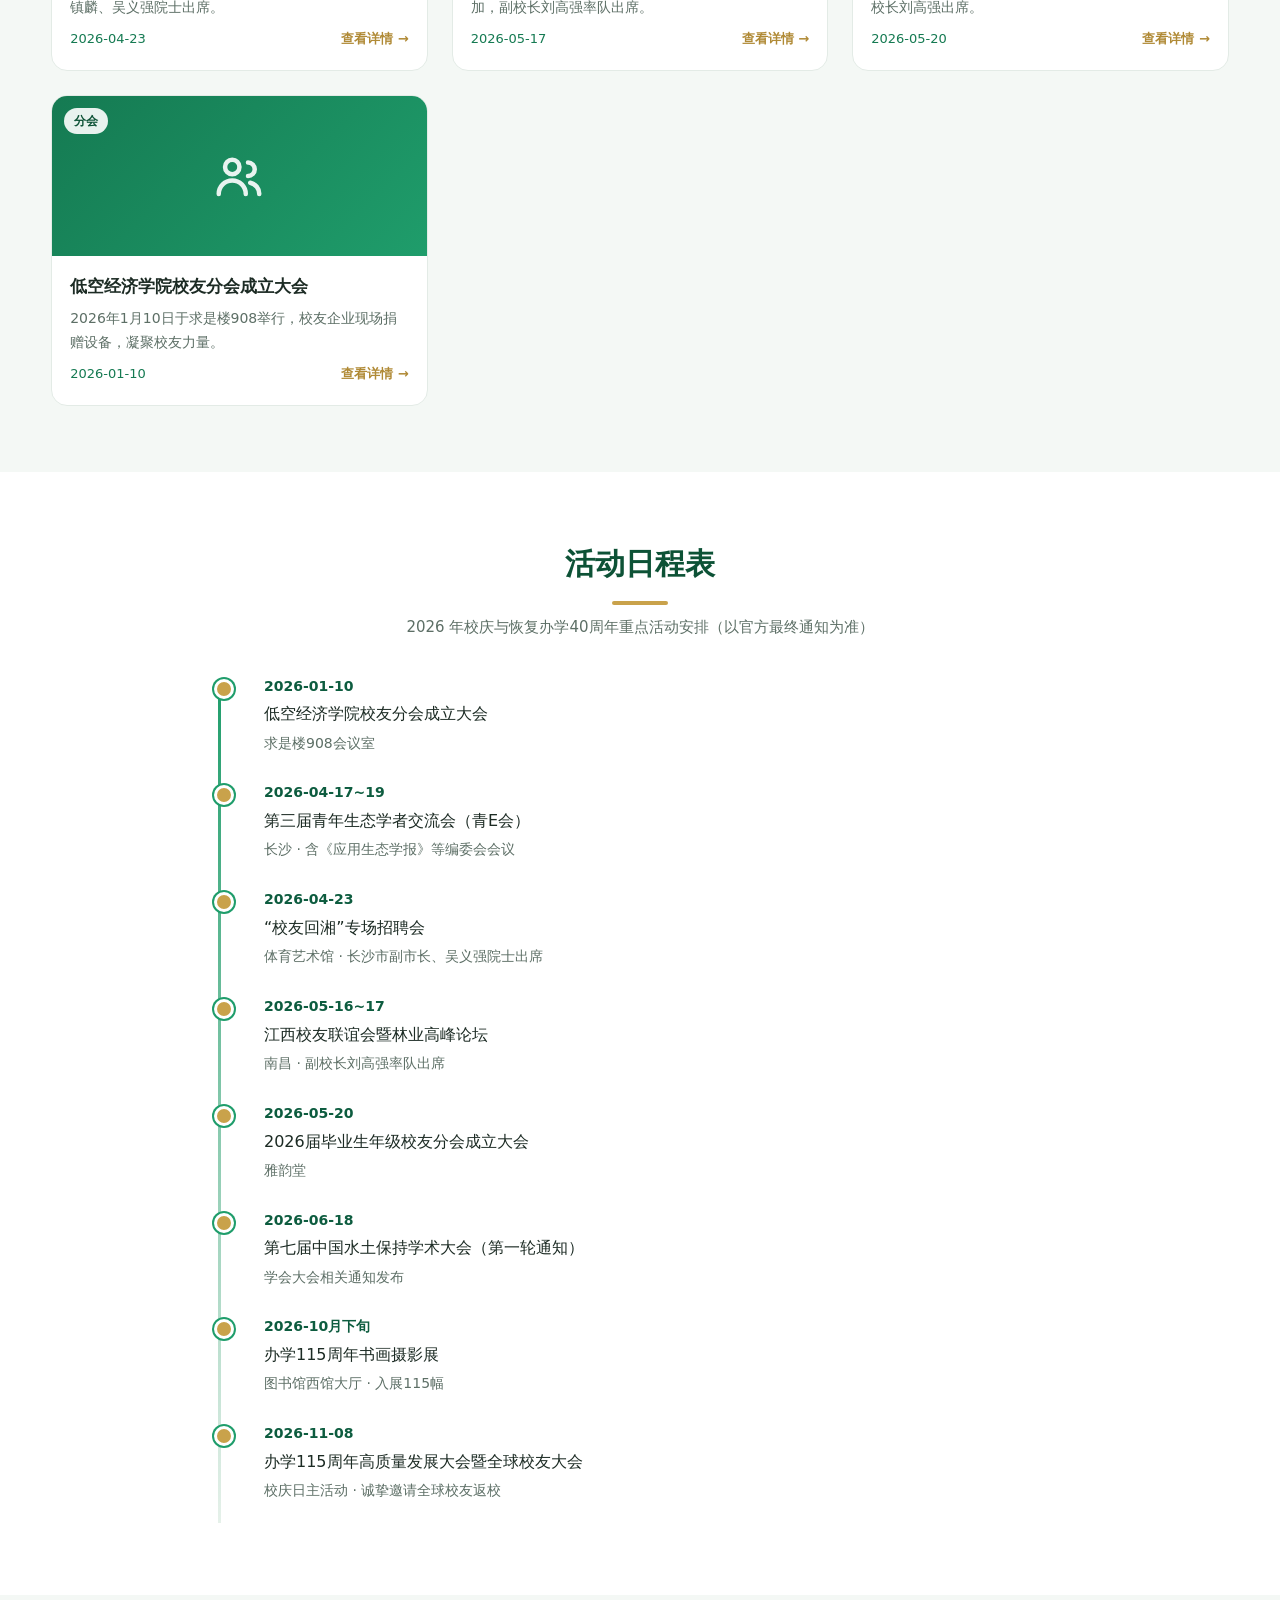
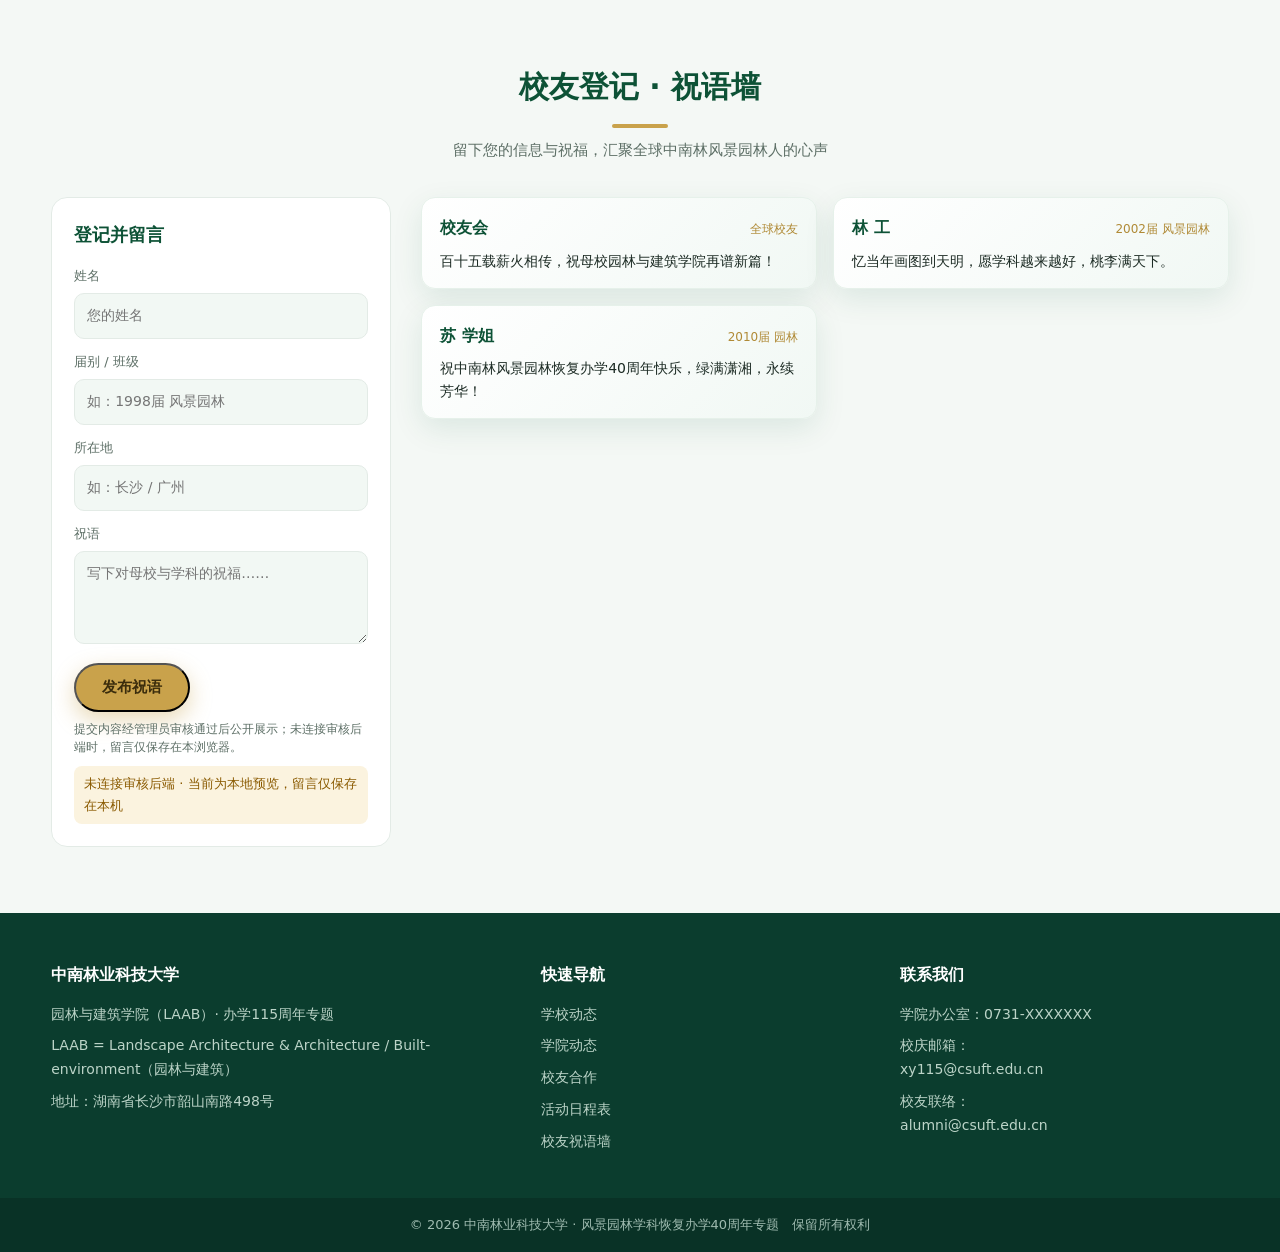
==== commit 9467104f: "fix: perfect in-page links" ====
--- a/index.html
+++ b/index.html
@@ -14,8 +14,8 @@
     <div class="container topbar-inner">
       <span class="topbar-left">中南林业科技大学 · CSUFT · 园林与建筑学院 LAAB</span>
       <nav class="topbar-links">
-        <a href="#school">学校主页</a>
-        <a href="#college">园林与建筑学院</a>
+        <a href="https://www.csuft.edu.cn" target="_blank" rel="noopener">学校主页</a>
+        <a href="#college-news">园林与建筑学院</a>
         <a href="#academic">学术动态</a>
         <a href="#blessing">校友祝语墙</a>
         <a href="#contact">联系我们</a>
@@ -258,8 +258,8 @@
       <div class="footer-col">
         <h4>联系我们</h4>
         <p>学院办公室：0731-XXXXXXX</p>
-        <p>校庆邮箱：xy115@csuft.edu.cn</p>
-        <p>校友联络：alumni@csuft.edu.cn</p>
+        <p>校庆邮箱：<a href="mailto:xy115@csuft.edu.cn">xy115@csuft.edu.cn</a></p>
+        <p>校友联络：<a href="mailto:alumni@csuft.edu.cn">alumni@csuft.edu.cn</a></p>
       </div>
     </div>
     <div class="footer-bottom">
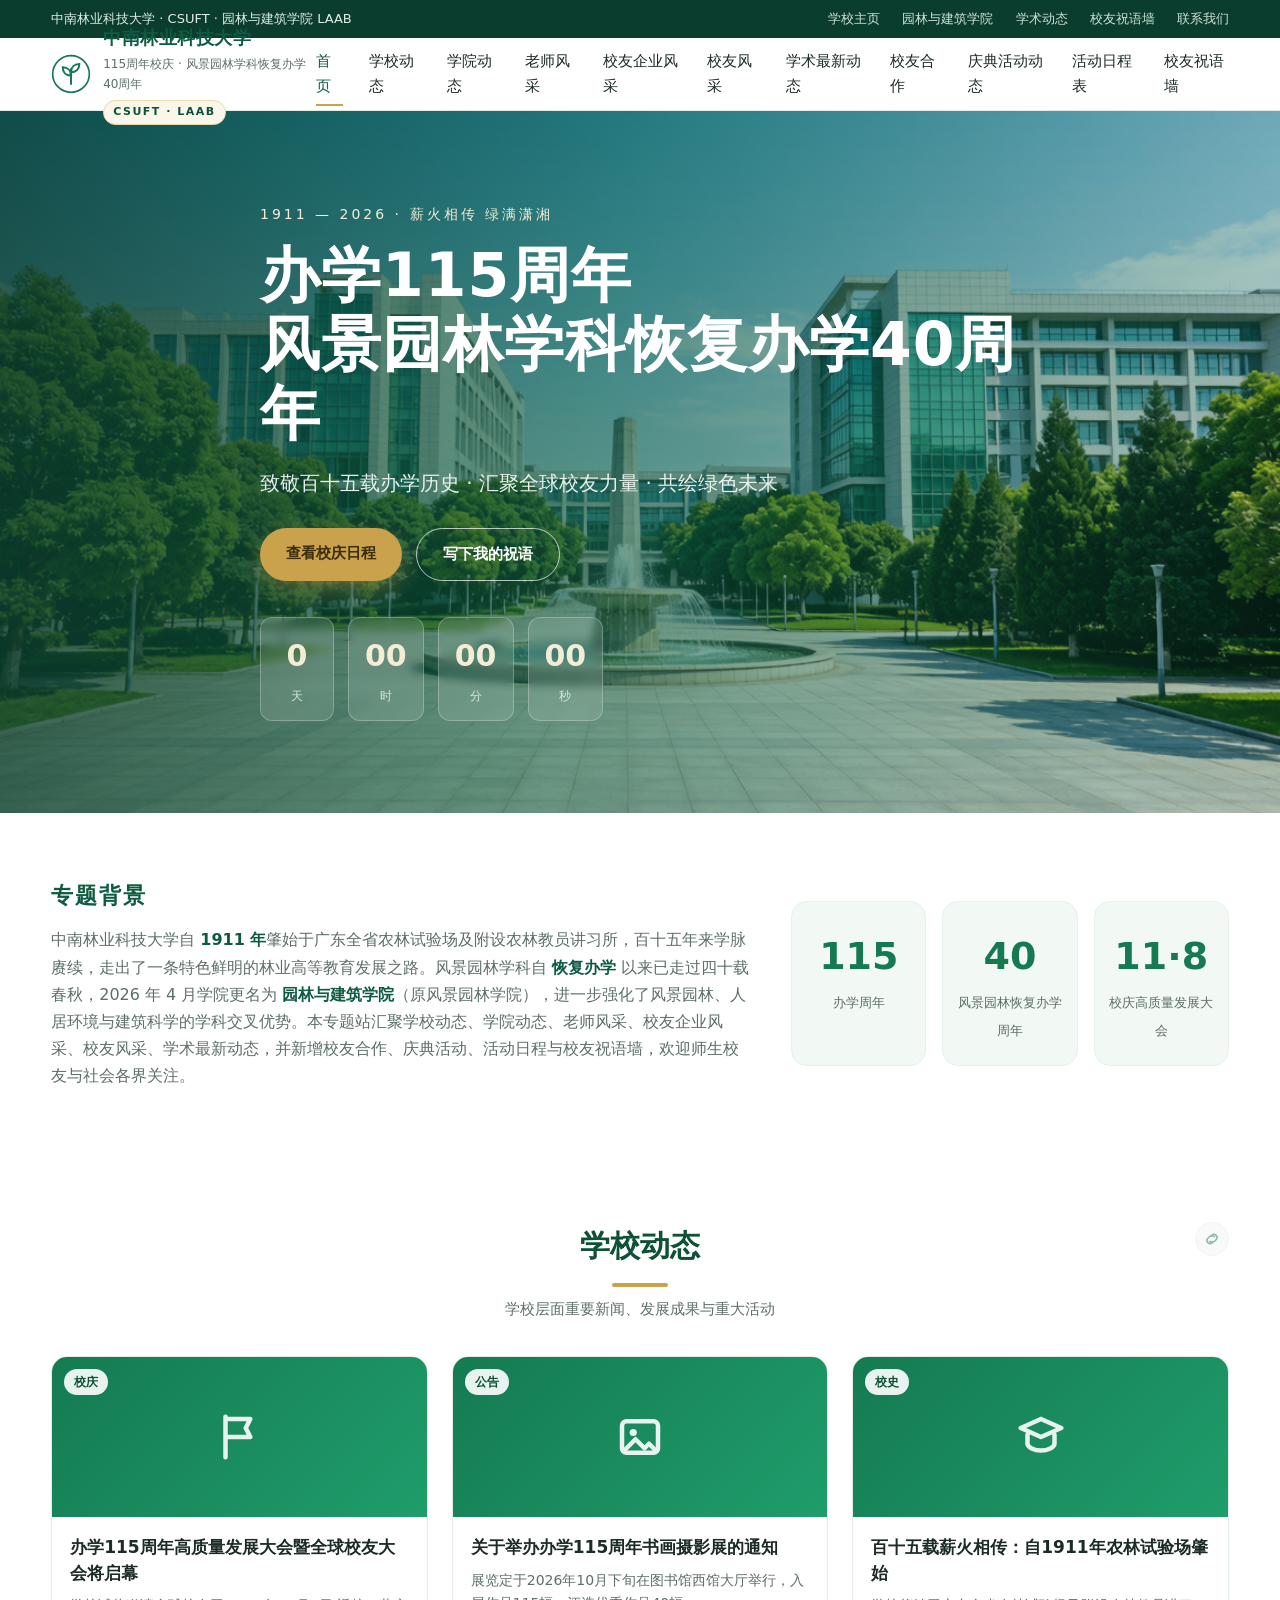
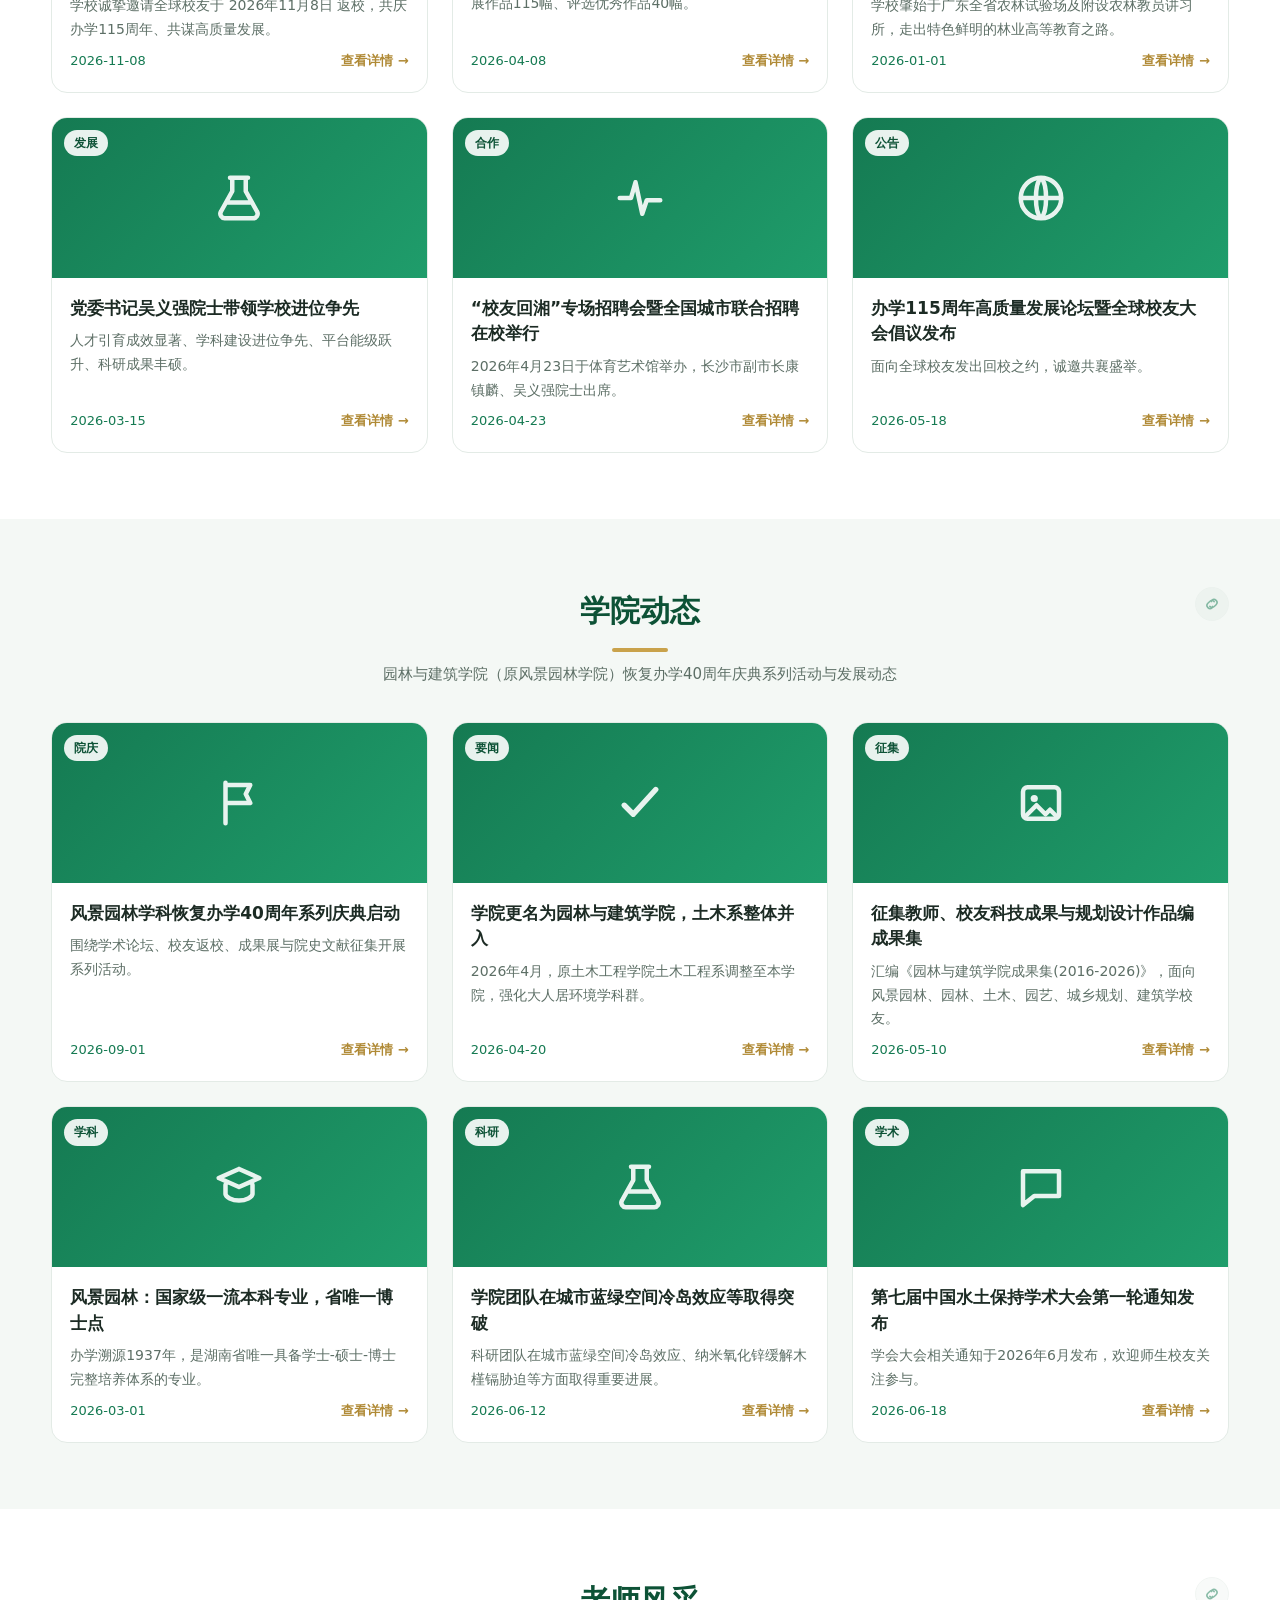
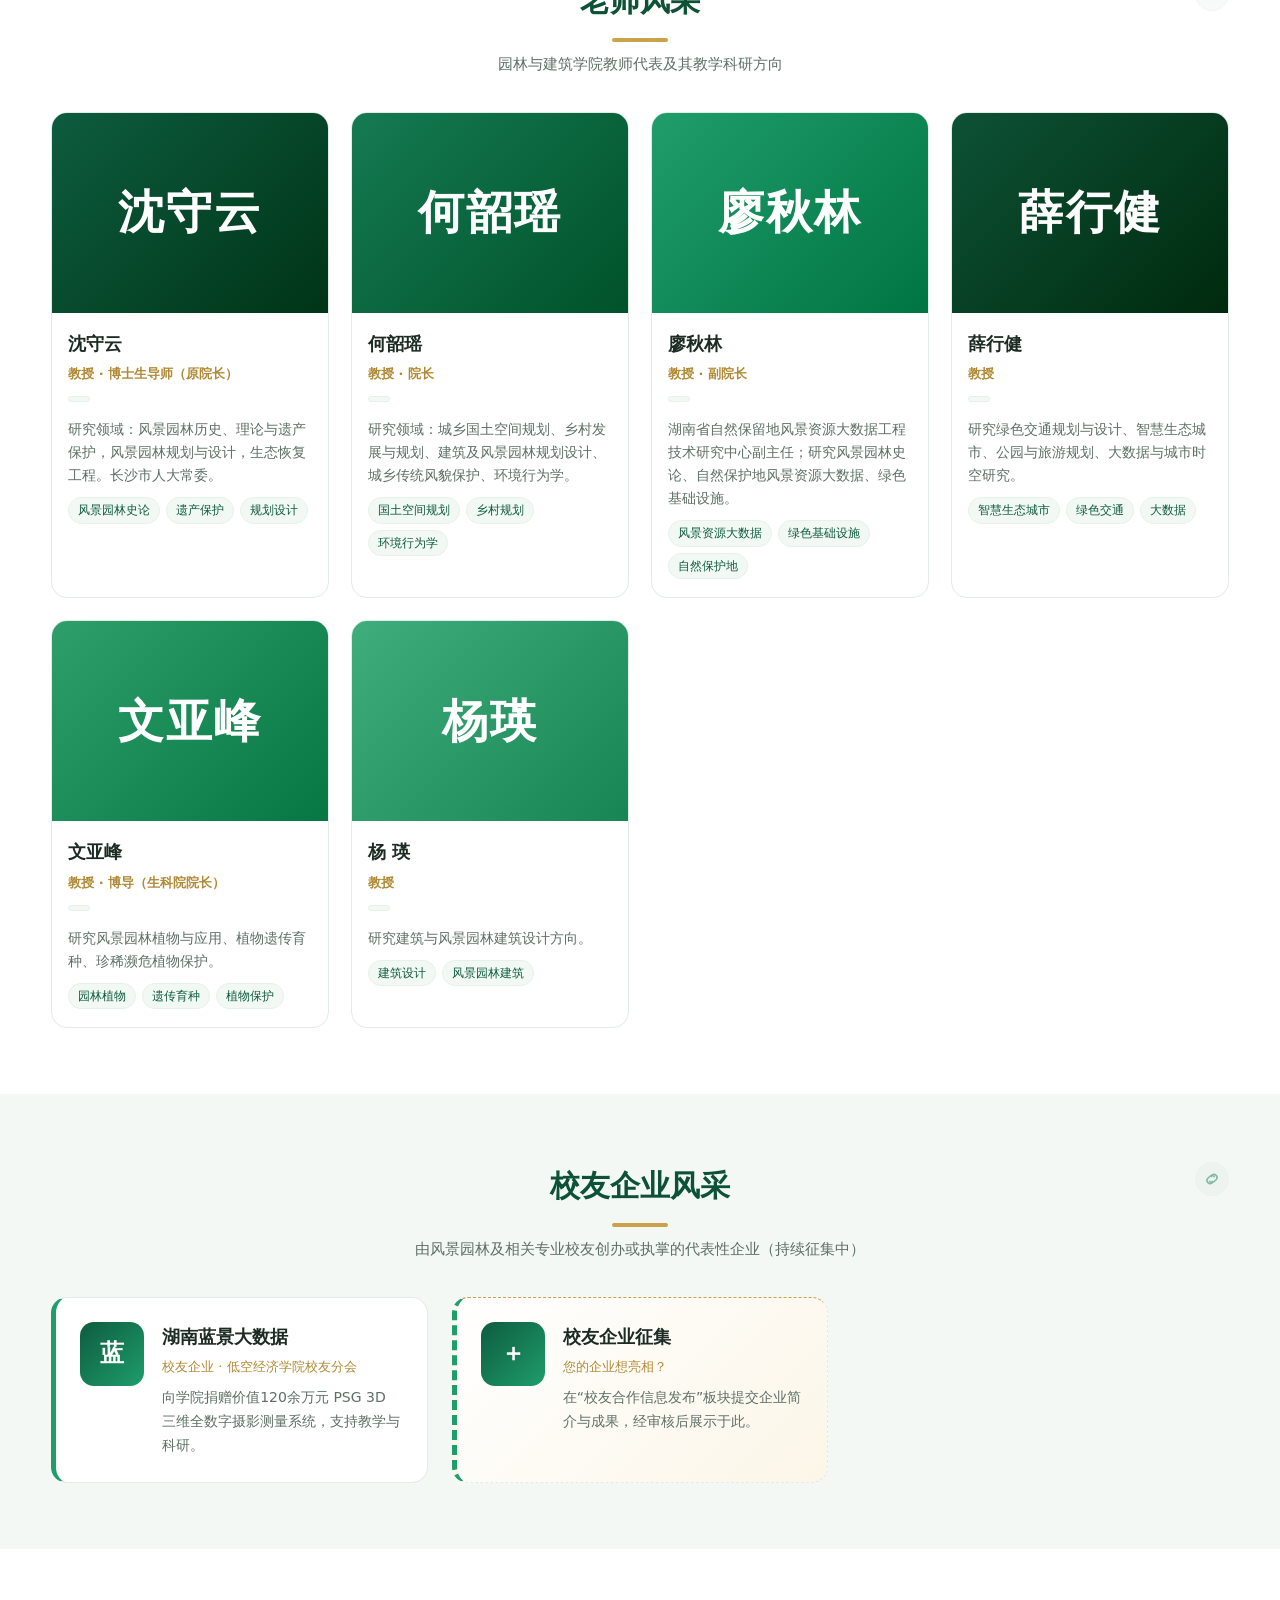
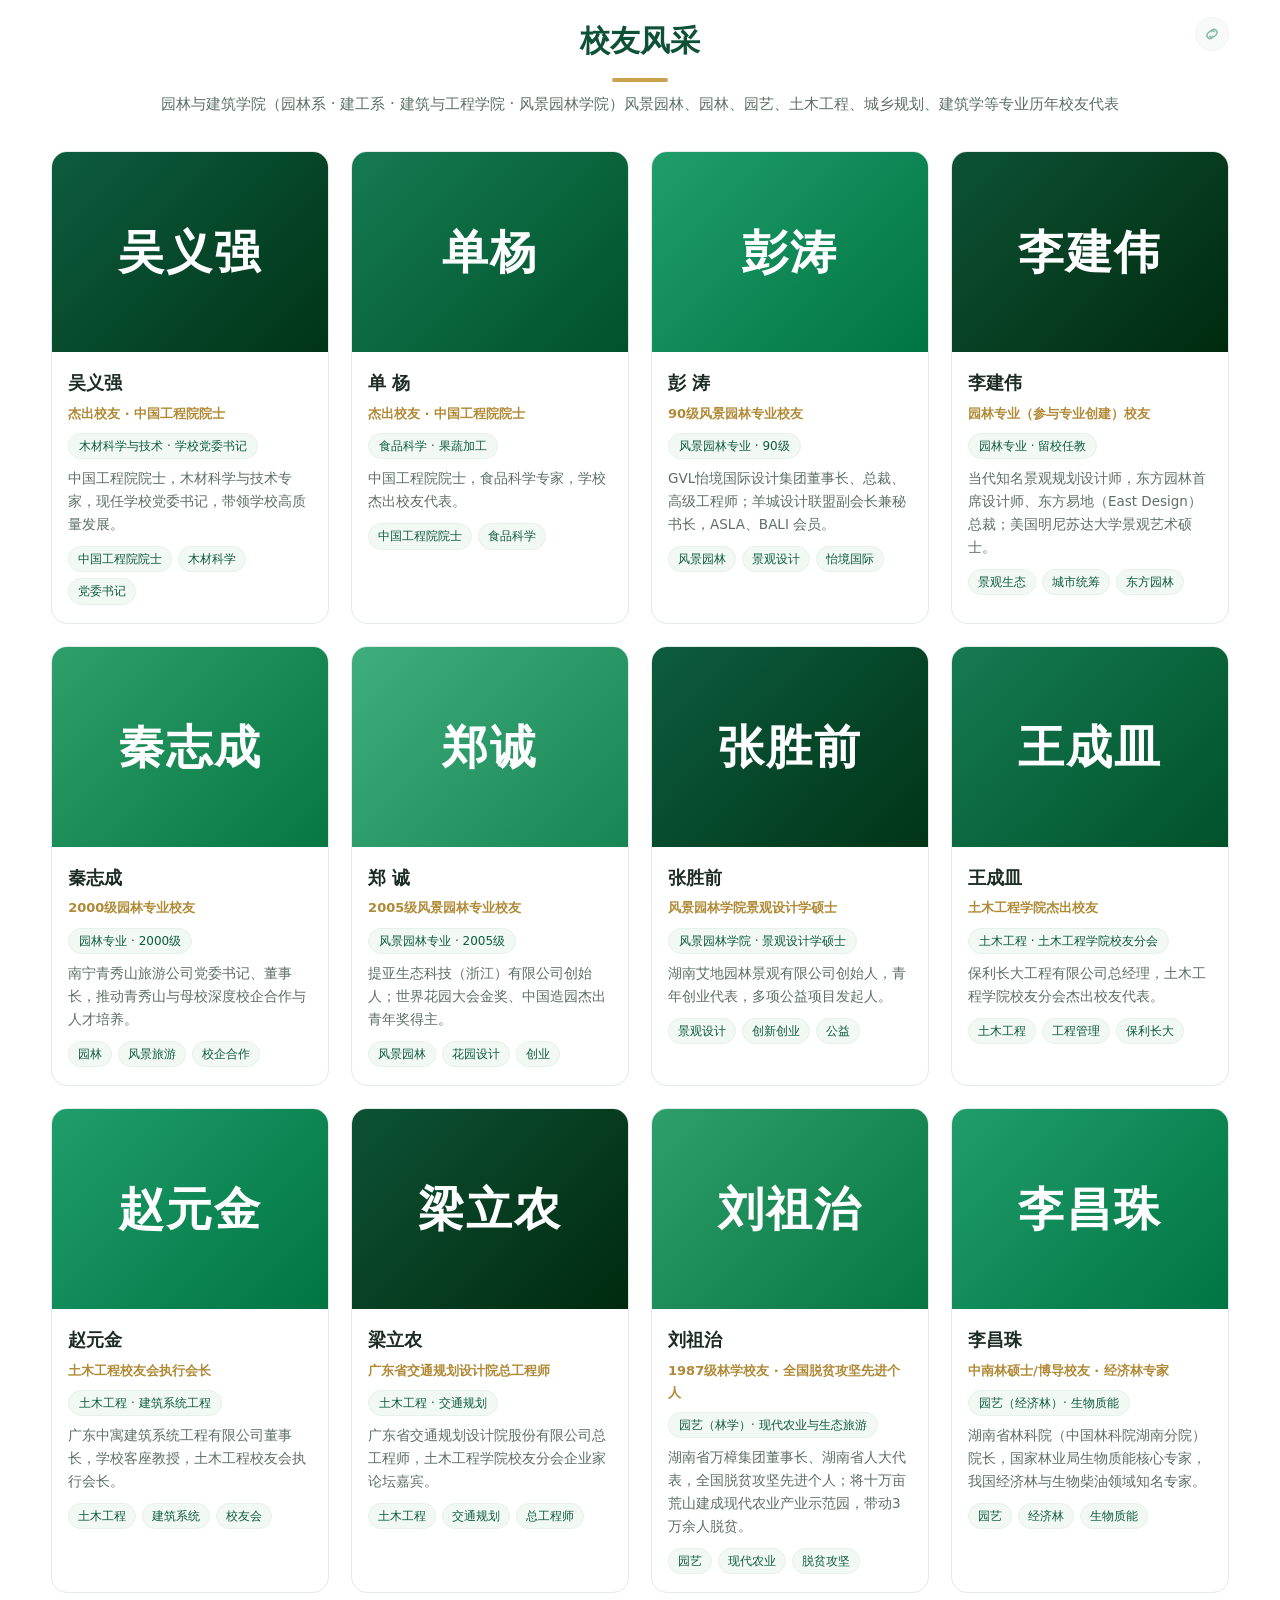
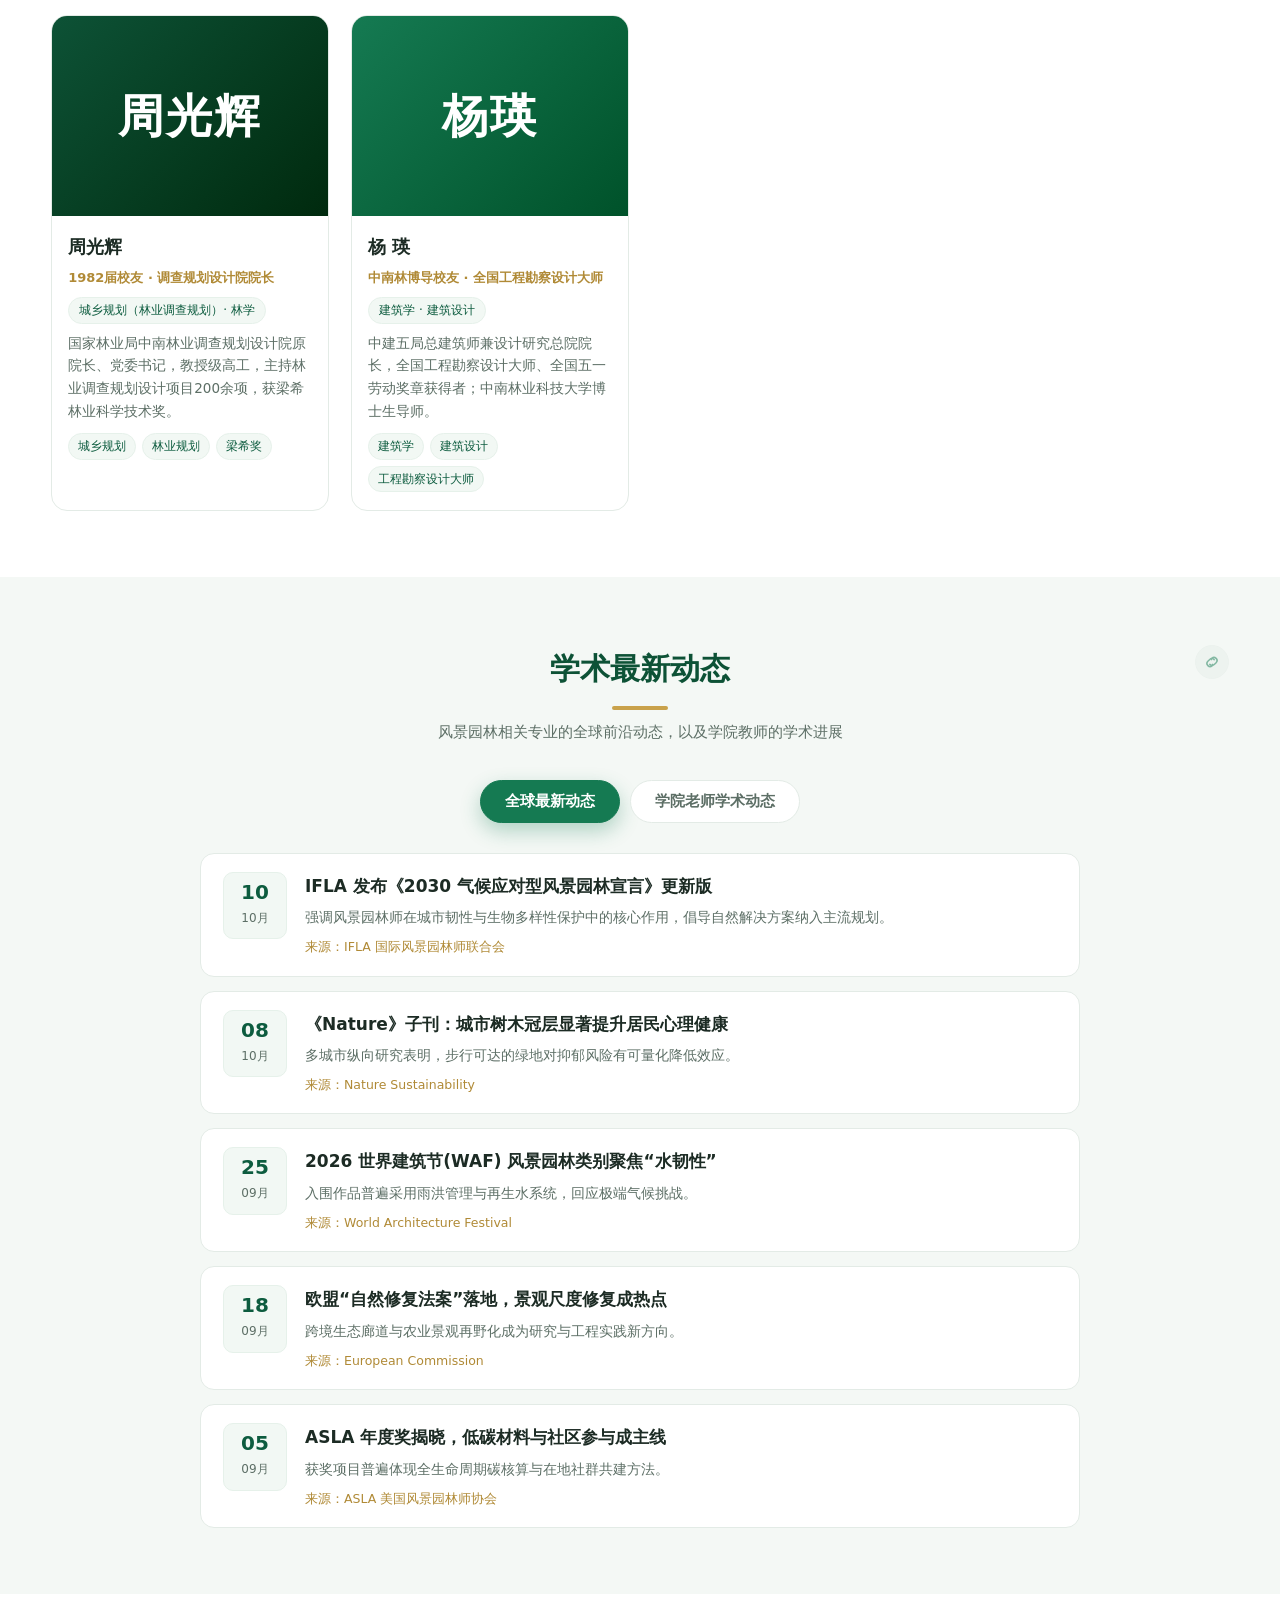
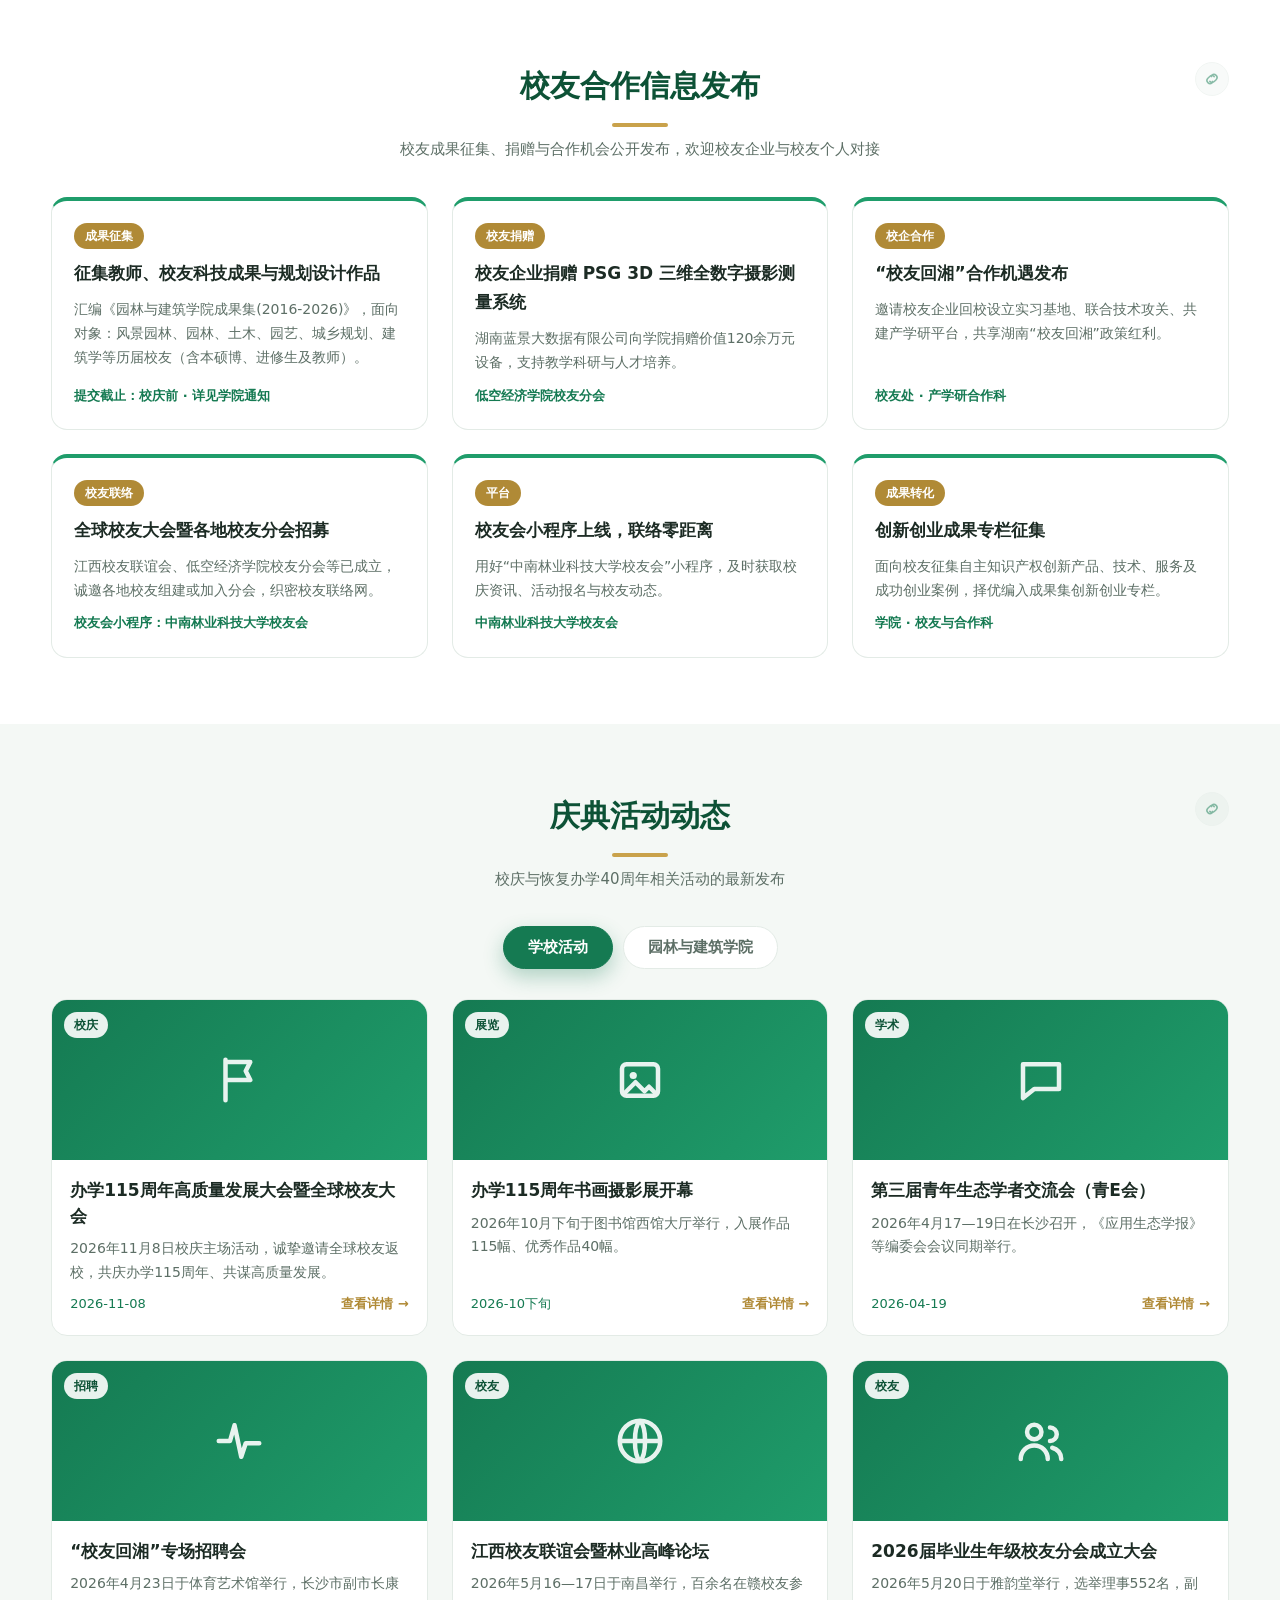
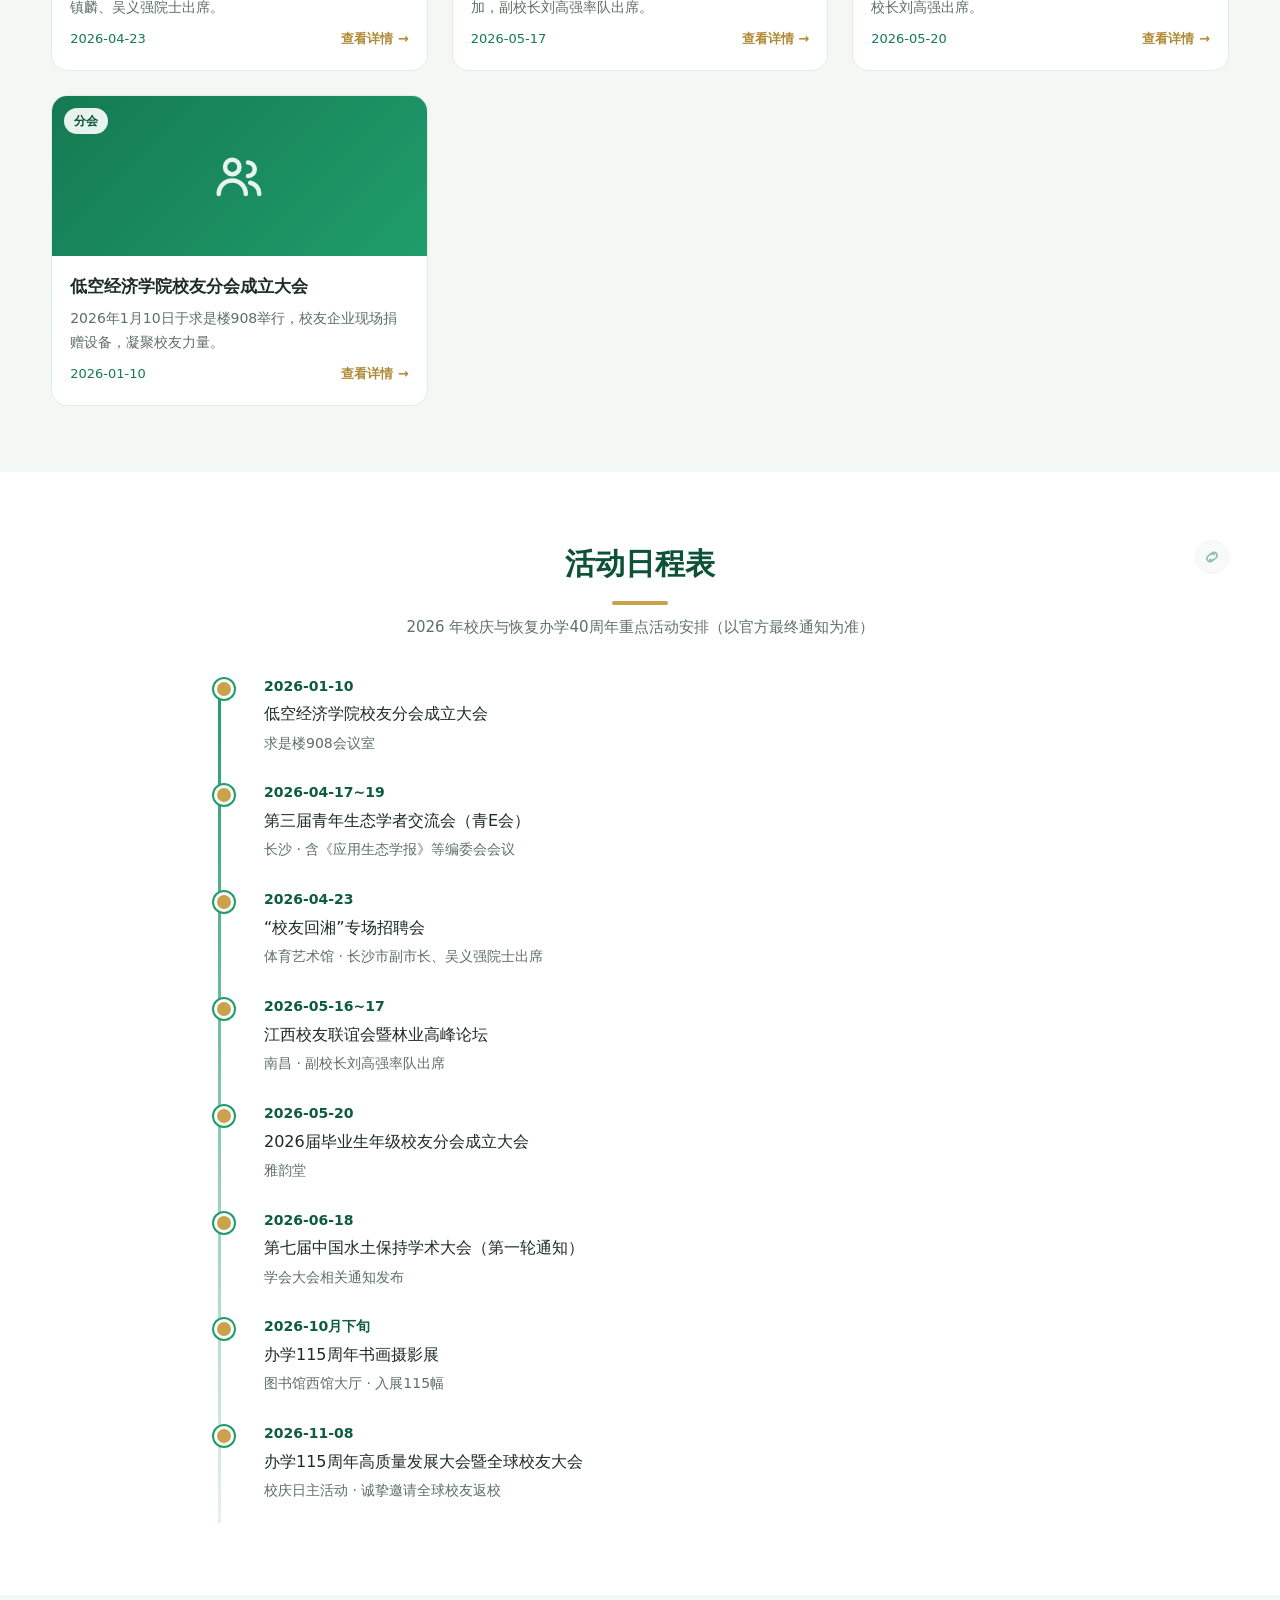
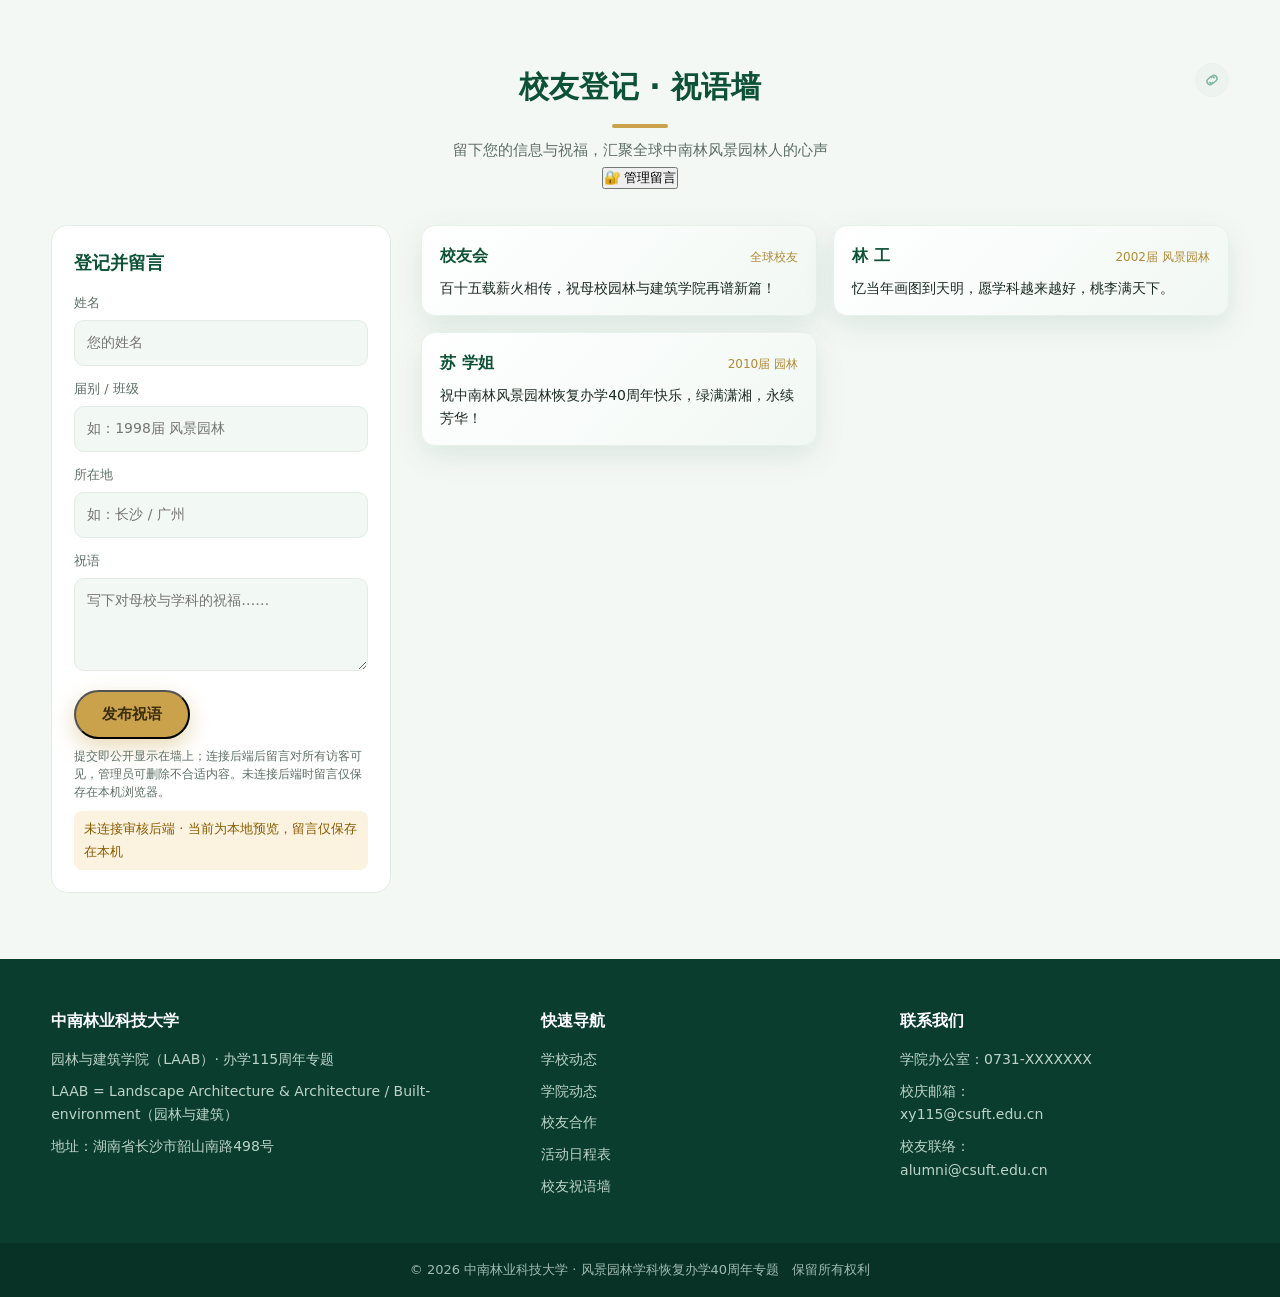
==== commit 38606aed: "feat: 留言墙改为提交即公开+管理员删除" ====
--- a/index.html
+++ b/index.html
@@ -220,6 +220,7 @@
       <div class="section-head">
         <h2 class="section-title">校友登记 · 祝语墙</h2>
         <p class="section-desc">留下您的信息与祝福，汇聚全球中南林风景园林人的心声</p>
+        <button type="button" class="btn-manage" id="bkManageBtn">🔐 管理留言</button>
       </div>
 
       <div class="blessing-layout">
@@ -230,10 +231,23 @@
           <label>所在地<input type="text" id="bk-city" maxlength="30" placeholder="如：长沙 / 广州" /></label>
           <label>祝语<textarea id="bk-msg" maxlength="120" rows="3" placeholder="写下对母校与学科的祝福……" required></textarea></label>
           <button type="submit" class="btn btn-gold">发布祝语</button>
-          <p class="form-tip">提交内容经管理员审核通过后公开展示；未连接审核后端时，留言仅保存在本浏览器。</p>
+          <p class="form-tip">提交即公开显示在墙上；连接后端后留言对所有访客可见，管理员可删除不合适内容。未连接后端时留言仅保存在本机浏览器。</p>
           <div id="bk-status" class="bk-status" role="status" aria-live="polite"></div>
         </form>
         <div class="blessing-wall" id="blessingWall"><!-- JS 注入 --></div>
+        <!-- 管理弹窗 -->
+        <div class="admin-modal" id="adminModal" hidden>
+          <div class="admin-box">
+            <h3>管理员验证</h3>
+            <p>输入管理码进入管理模式，可删除不合适留言。</p>
+            <input type="password" id="adminCode" placeholder="管理码" />
+            <div class="admin-acts">
+              <button type="button" class="btn btn-gold" id="adminConfirm">进入</button>
+              <button type="button" class="btn" id="adminCancel">取消</button>
+            </div>
+            <p class="hint" id="adminHint">管理码默认 csuft-115-admin；未连接后端时输入任意内容即可管理本机留言。</p>
+          </div>
+        </div>
       </div>
     </div>
   </section>
--- a/assets/css/style.css
+++ b/assets/css/style.css
@@ -29,6 +29,7 @@
   -webkit-font-smoothing:antialiased;
 }
 a{color:inherit;text-decoration:none}
+html{scroll-behavior:smooth}
 img{max-width:100%;display:block}
 .container{width:min(var(--maxw),92%);margin:0 auto}
 
@@ -95,11 +96,28 @@
 /* ---------- 通用区块 ---------- */
 .section{padding:66px 0}
 .section-alt{background:var(--bg-alt)}
-.section-head{margin-bottom:34px;text-align:center}
+.section-head{margin-bottom:34px;text-align:center;position:relative}
 .section-kicker{color:var(--gold-600);font-size:14px;letter-spacing:2px;margin-bottom:6px}
 .section-title{font-size:30px;color:var(--green-800);font-weight:800;position:relative;display:inline-block}
 .section-title::after{content:"";display:block;width:56px;height:4px;background:var(--gold);border-radius:4px;margin:12px auto 0}
 .section-desc{color:var(--muted);margin-top:10px;font-size:15px}
+
+/* 深链接直达：带 #id 打开时落到吸顶导航下方 */
+section[id]{scroll-margin-top:84px}
+
+/* 板块永久链接（点击复制该板块专属网址） */
+.permalink{position:absolute;top:2px;right:0;width:34px;height:34px;display:inline-flex;align-items:center;justify-content:center;border-radius:50%;color:var(--green-600);background:rgba(13,92,63,.06);border:1px solid var(--line);opacity:.5;transition:.2s;cursor:pointer}
+.permalink:hover{opacity:1;background:var(--green-600);color:#fff;transform:translateY(-1px)}
+.permalink svg{width:18px;height:18px}
+@media (max-width:768px){ .permalink{top:-6px;right:0;width:30px;height:30px;opacity:.7} }
+
+/* 导航当前板块高亮 */
+.nav a.active{color:var(--green-700)}
+.nav a.active::after{width:100%}
+
+/* 复制链接提示 */
+.toast{position:fixed;left:50%;bottom:88px;transform:translateX(-50%) translateY(12px);background:rgba(20,40,32,.94);color:#fff;padding:10px 16px;border-radius:10px;font-size:14px;max-width:88vw;box-shadow:0 8px 24px rgba(0,0,0,.25);opacity:0;visibility:hidden;transition:.25s;z-index:60;word-break:break-all}
+.toast.show{opacity:1;visibility:visible;transform:translateX(-50%) translateY(0)}
 
 /* 新闻卡片 */
 .news-grid{display:grid;grid-template-columns:repeat(3,1fr);gap:24px}
@@ -113,6 +131,7 @@
 .news-body p{font-size:14px;color:var(--muted);flex:1}
 .news-meta{font-size:13px;color:var(--green-600);display:flex;justify-content:space-between;align-items:center}
 .news-meta .more{color:var(--gold-600);font-weight:600}
+.news-meta .more:hover{text-decoration:underline;opacity:.85}
 
 /* 人物卡片 */
 .people-grid{display:grid;grid-template-columns:repeat(4,1fr);gap:22px}
@@ -185,6 +204,7 @@
   .nav.open{max-height:420px}
   .nav a{padding:14px 6vw;border-bottom:1px solid var(--line)}
   .nav a::after{display:none}
+  .nav a.active{color:var(--green-700);font-weight:700;background:rgba(13,92,63,.06)}
   .nav-toggle{display:flex}
   .news-grid,.company-grid,.people-grid{grid-template-columns:1fr}
   .intro-stats{grid-template-columns:repeat(3,1fr)}
@@ -203,6 +223,8 @@
 .coop-card .coop-foot{font-size:13px;color:var(--green-600);font-weight:600}
 .coop-card.coop-cta{border-top-color:var(--gold);border-style:dashed;background:linear-gradient(135deg,#fff,#fcf6e8)}
 .coop-card.coop-cta .coop-type{background:var(--green-600)}
+.company-card.coop-cta{cursor:pointer;border-top-color:var(--gold);border-style:dashed;background:linear-gradient(135deg,#fff,#fcf6e8);transition:transform .2s,box-shadow .2s}
+.company-card.coop-cta:hover{transform:translateY(-3px);box-shadow:0 10px 24px rgba(13,92,63,.14)}
 
 /* ---------- 活动日程时间轴 ---------- */
 .timeline{position:relative;max-width:860px;margin:0 auto;padding-left:28px}
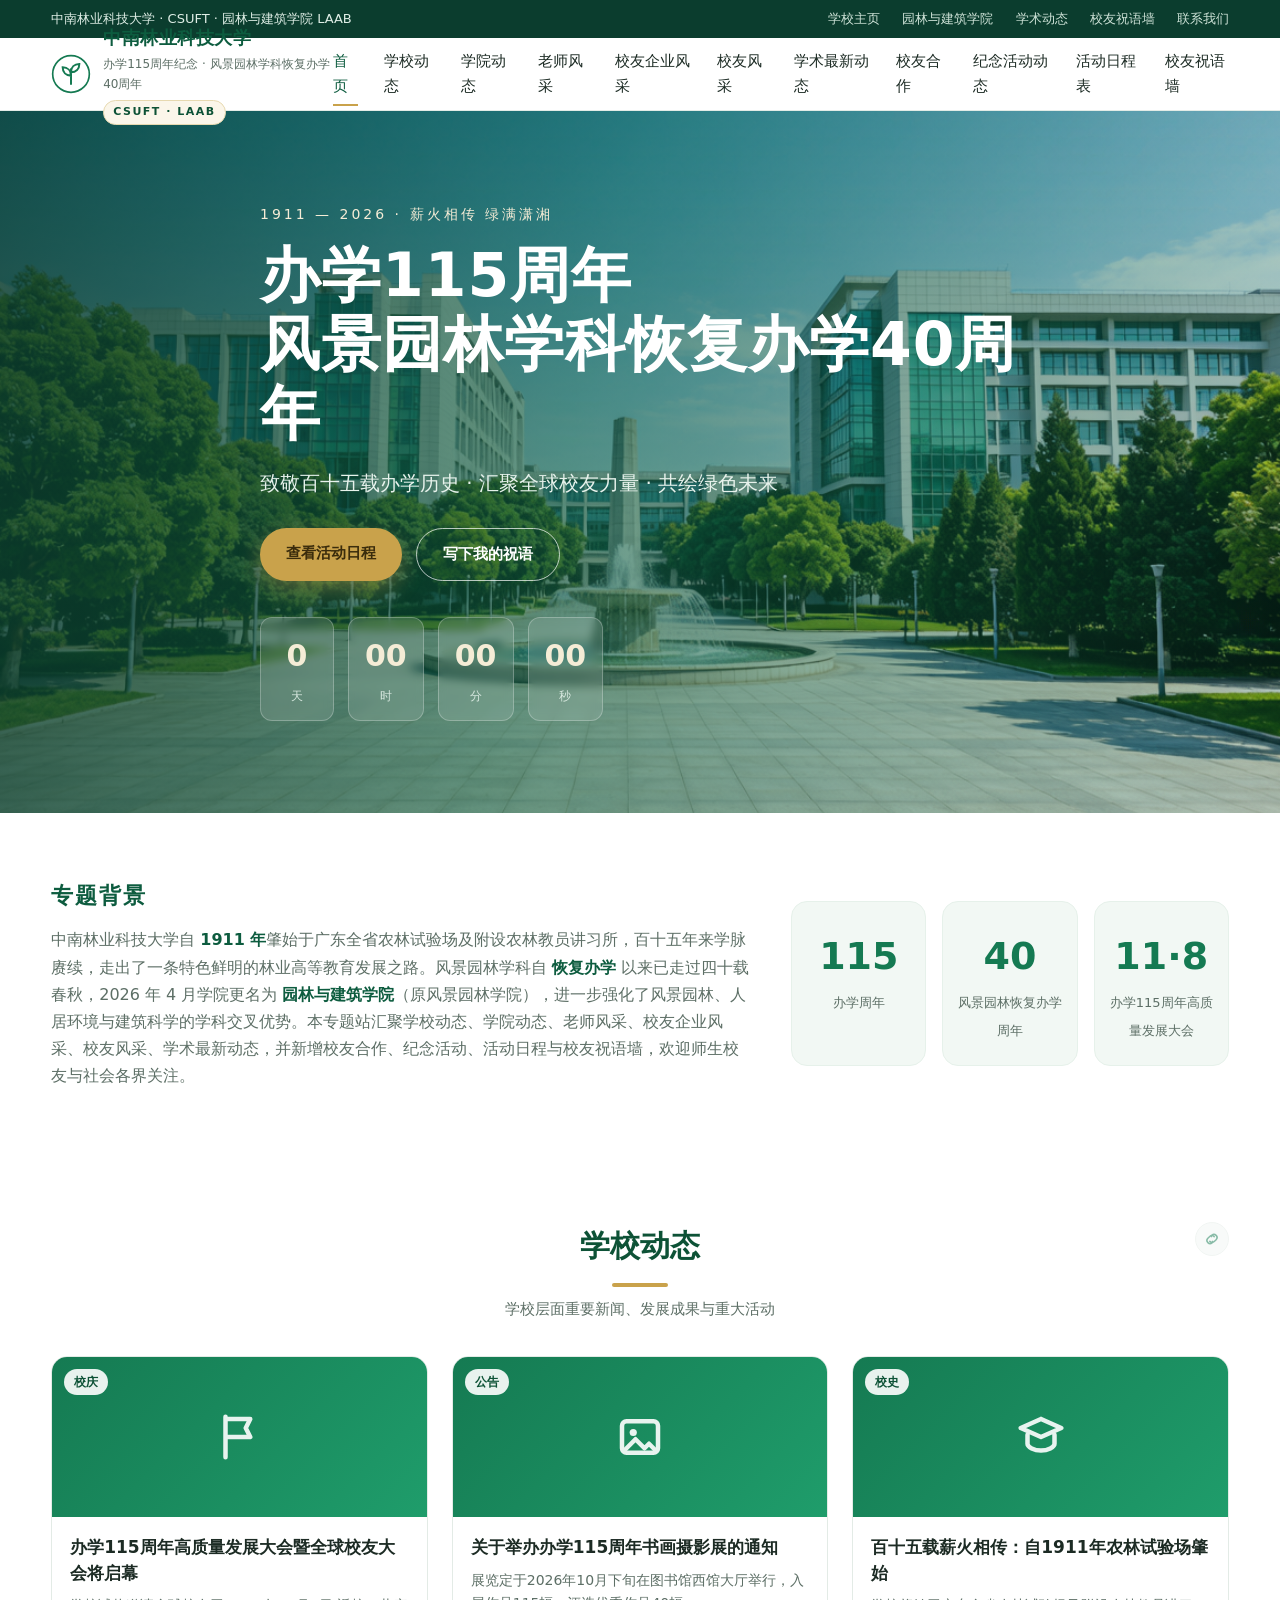
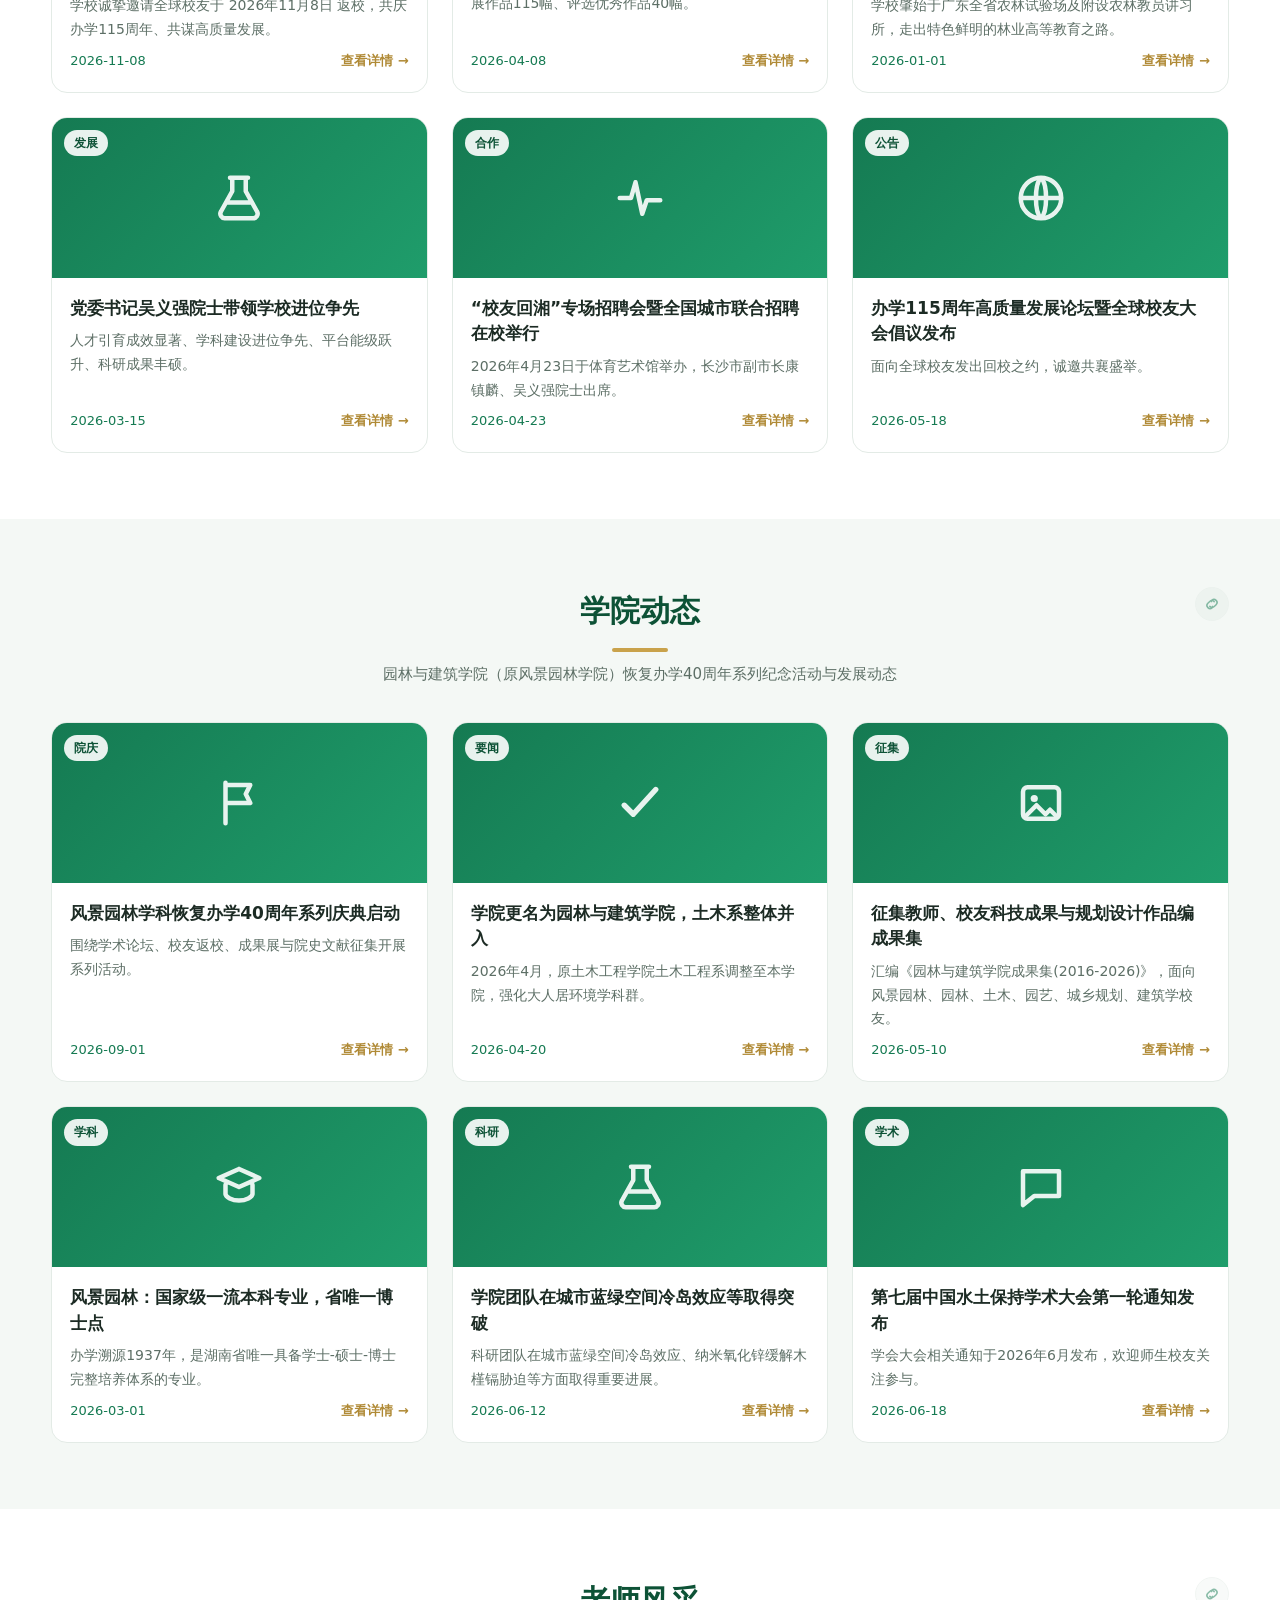
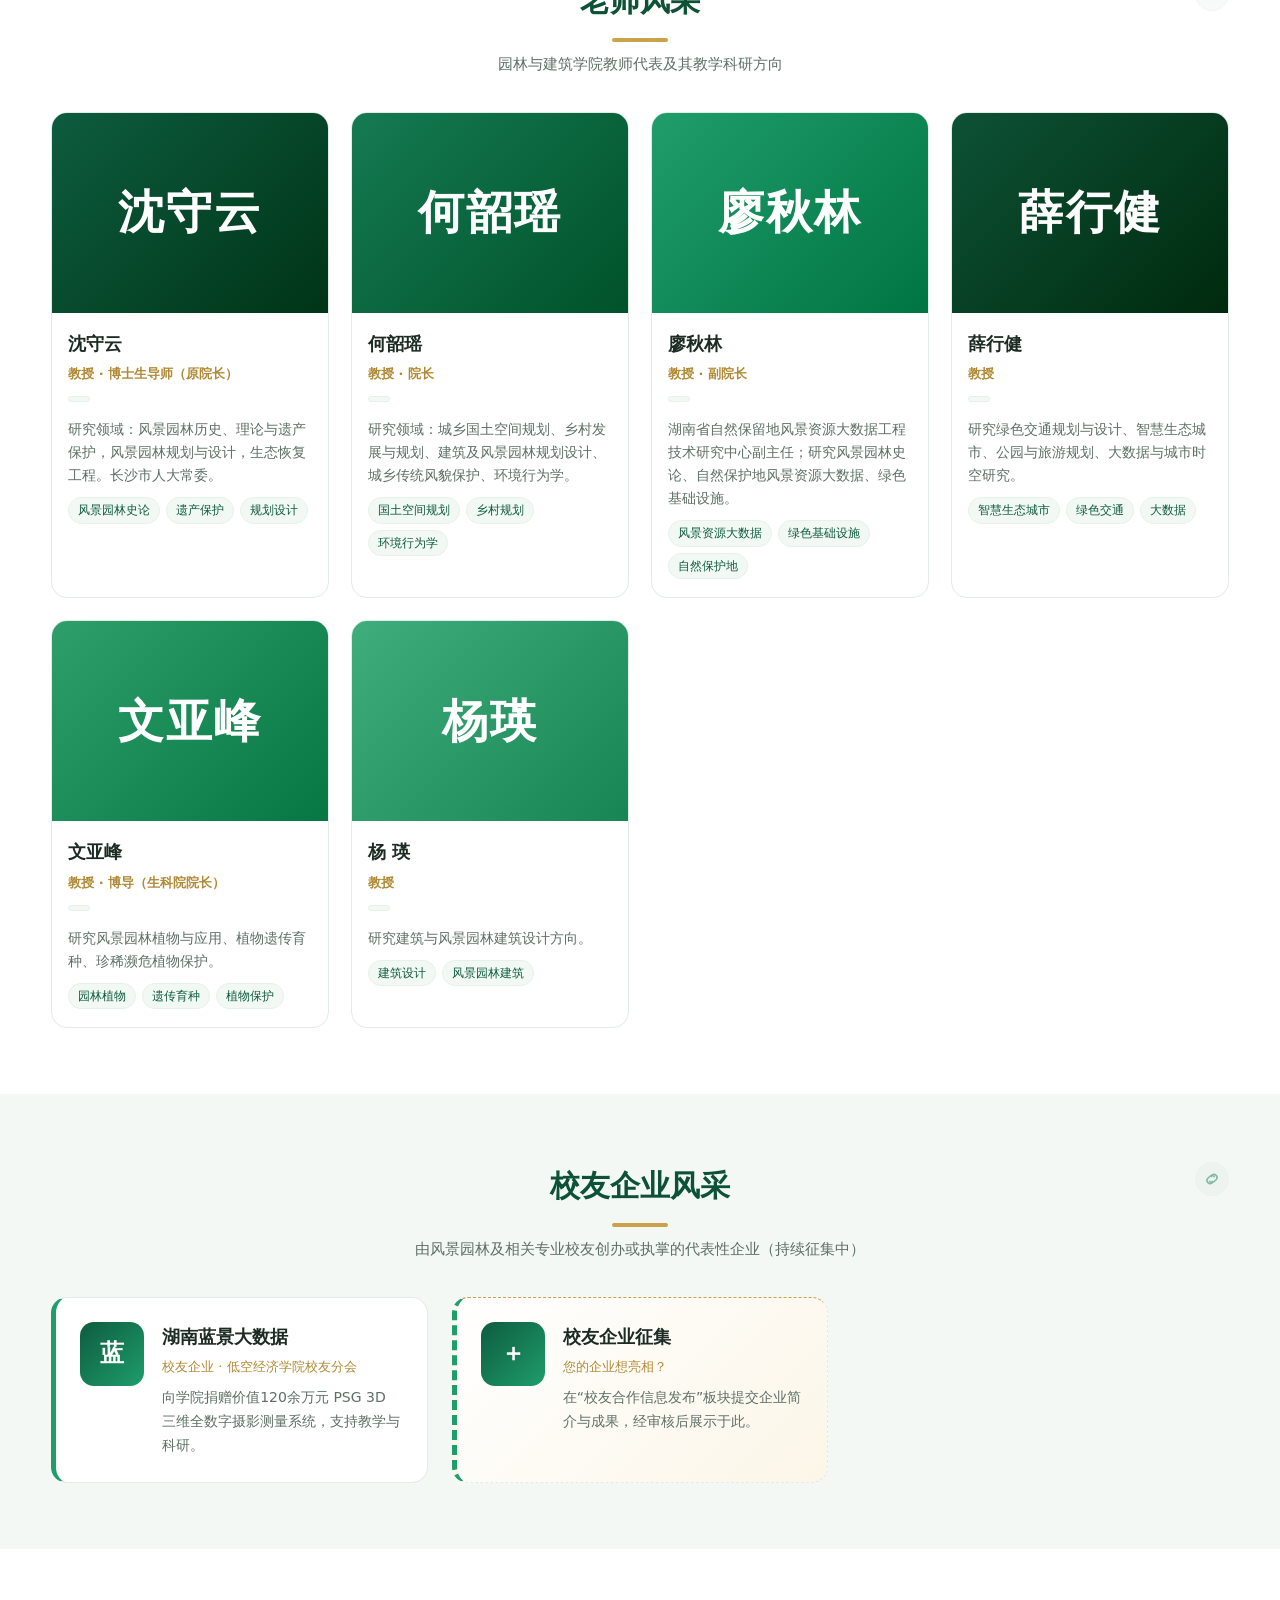
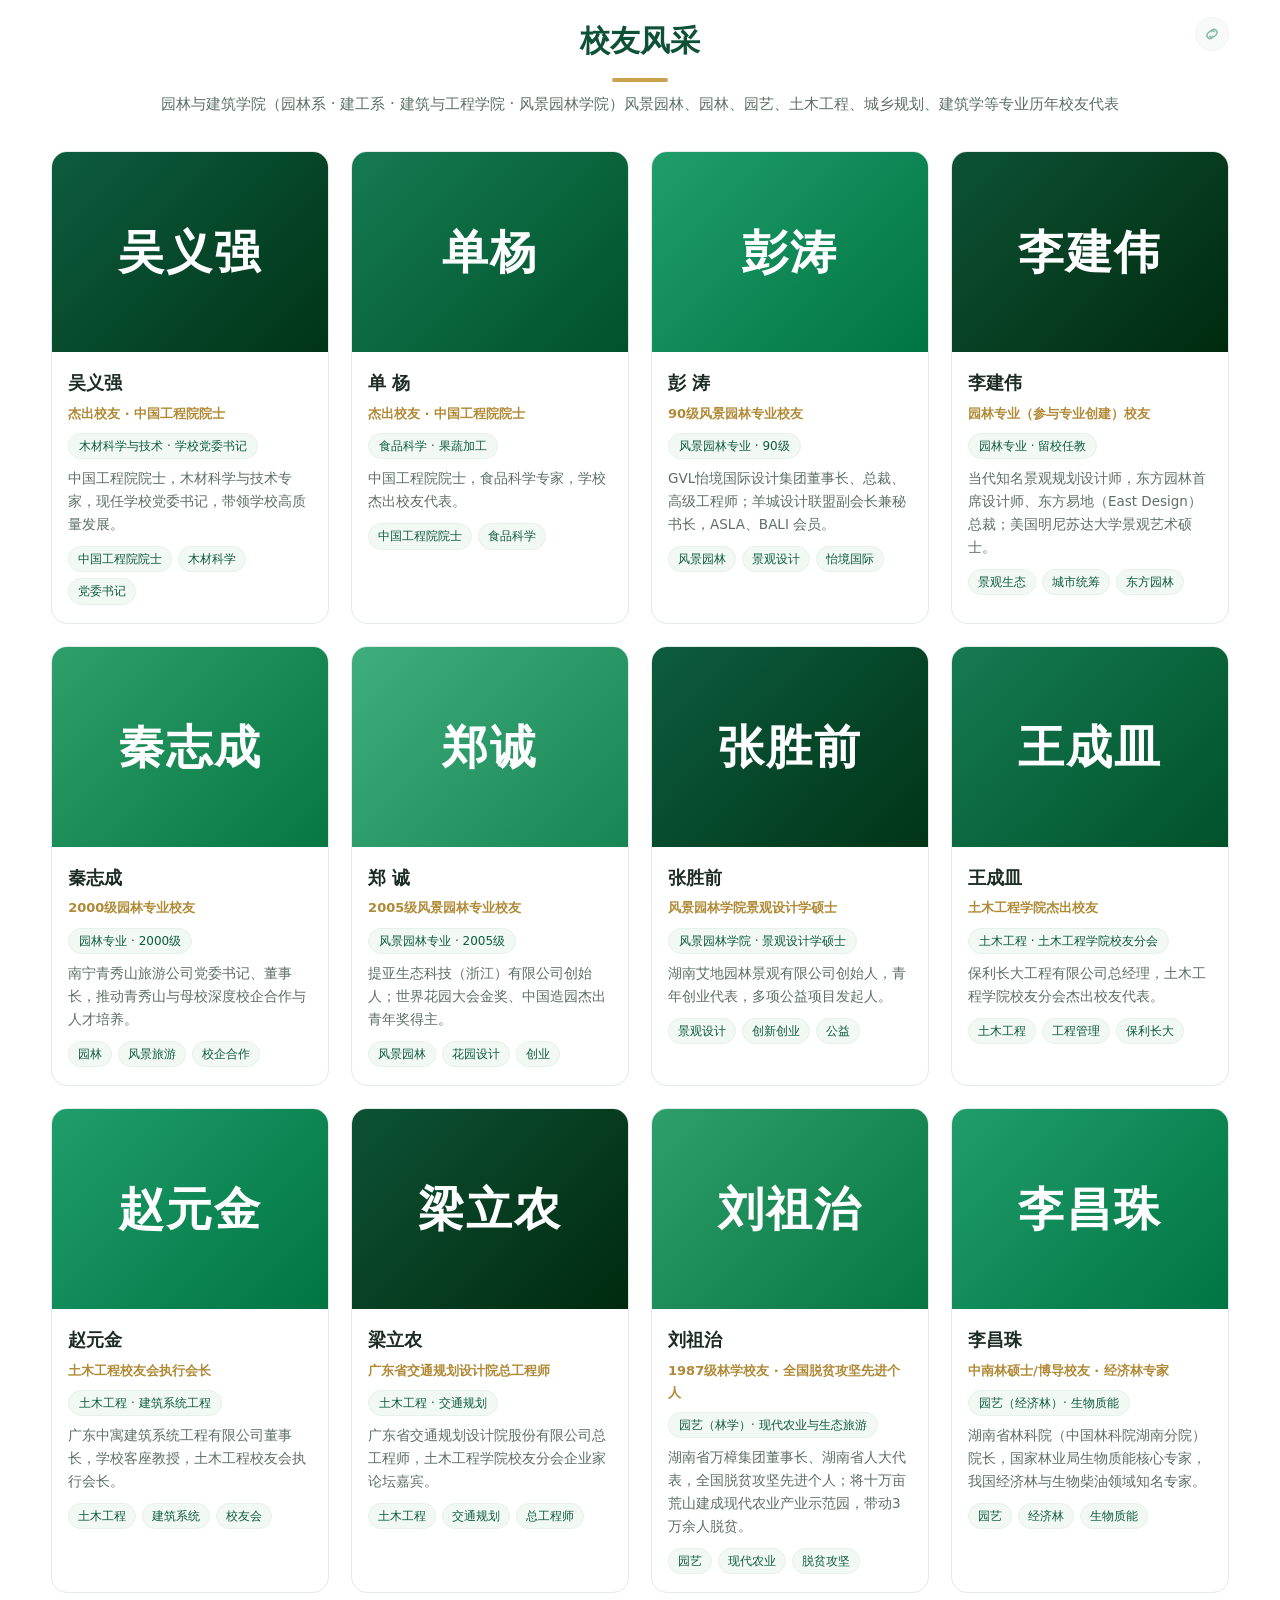
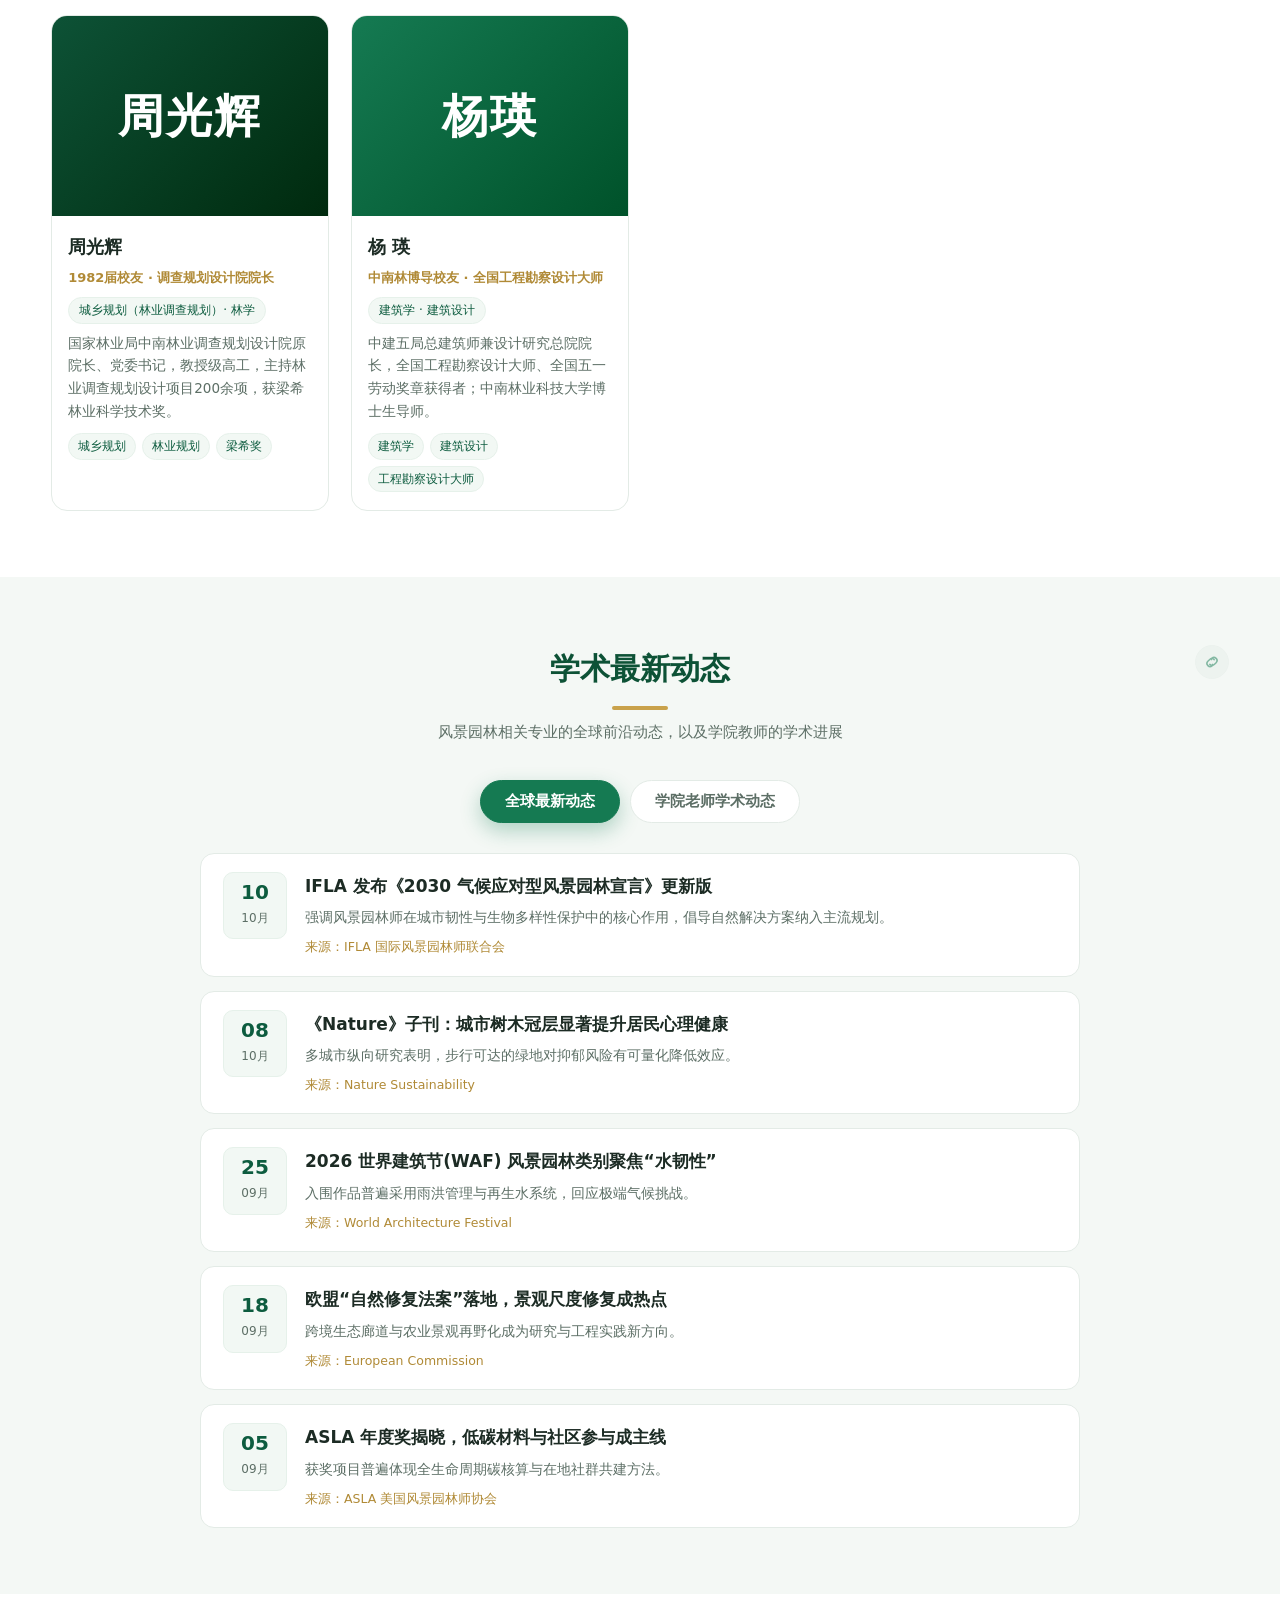
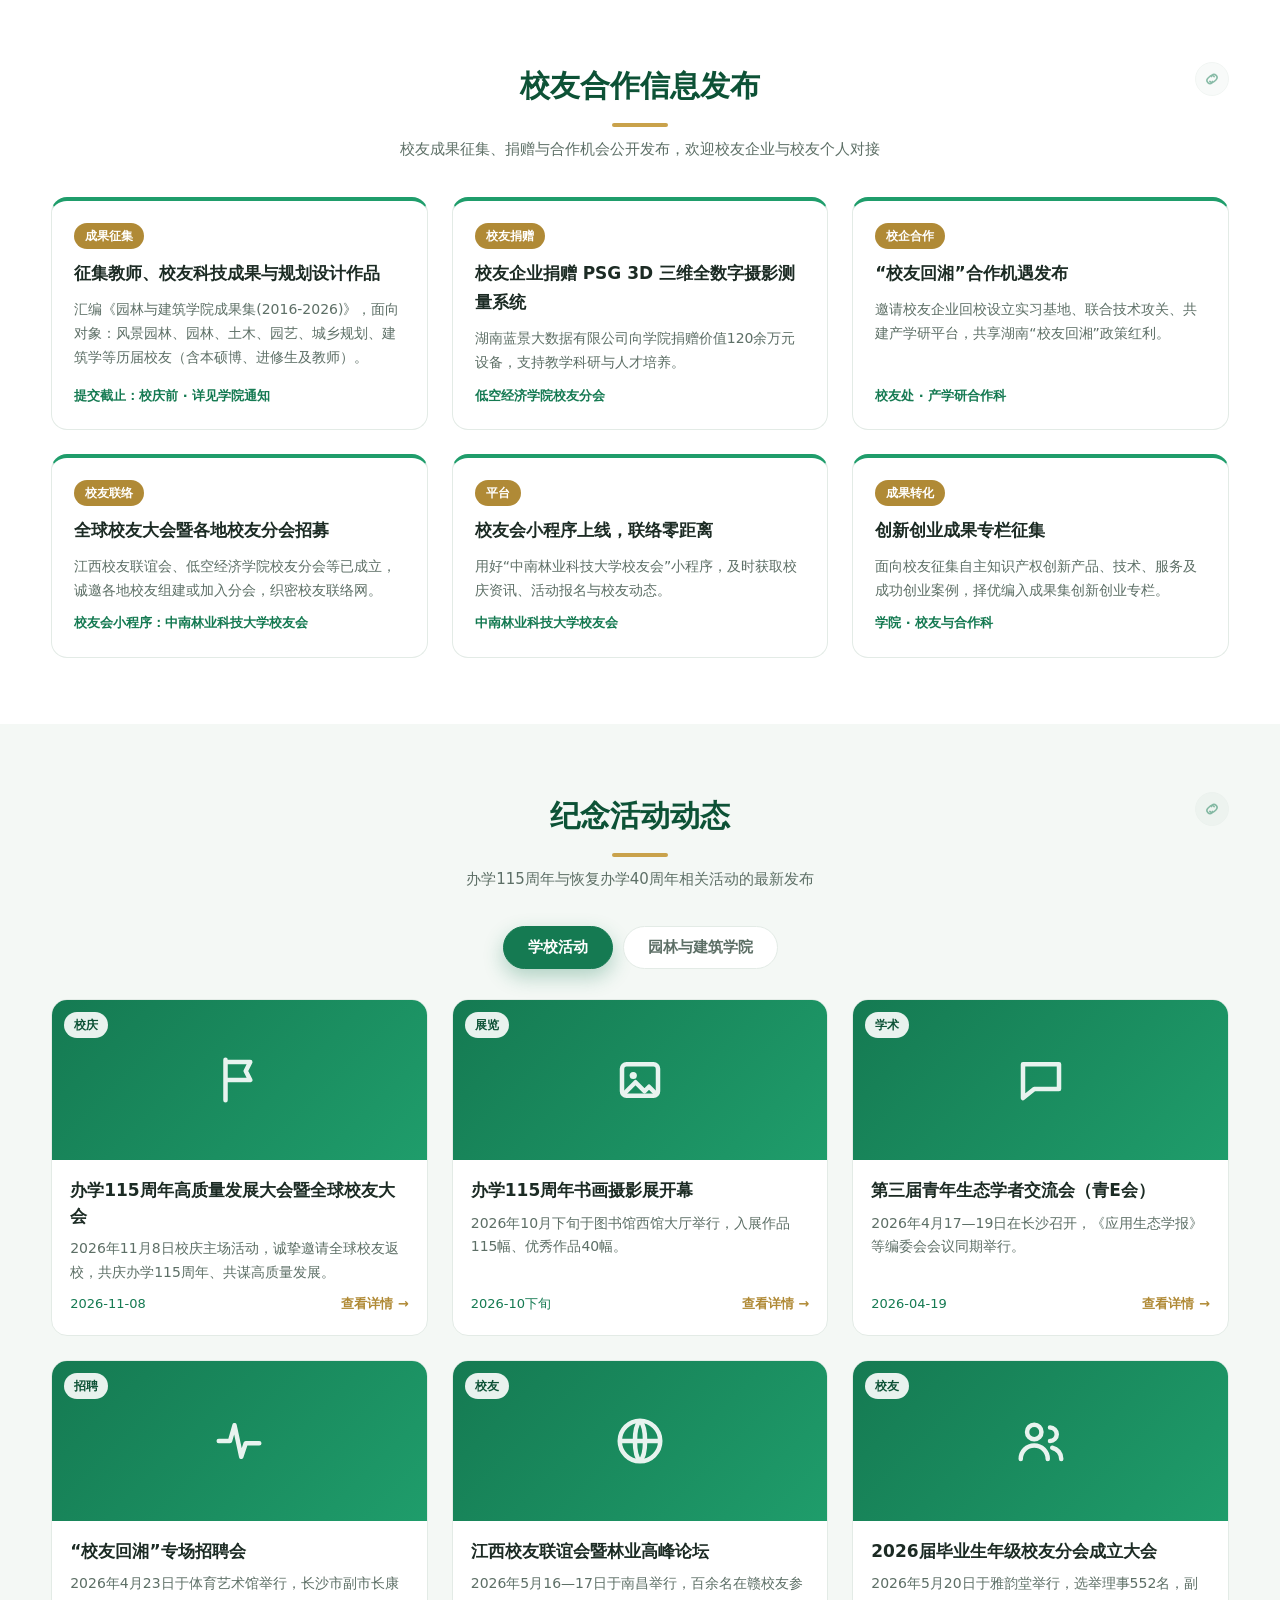
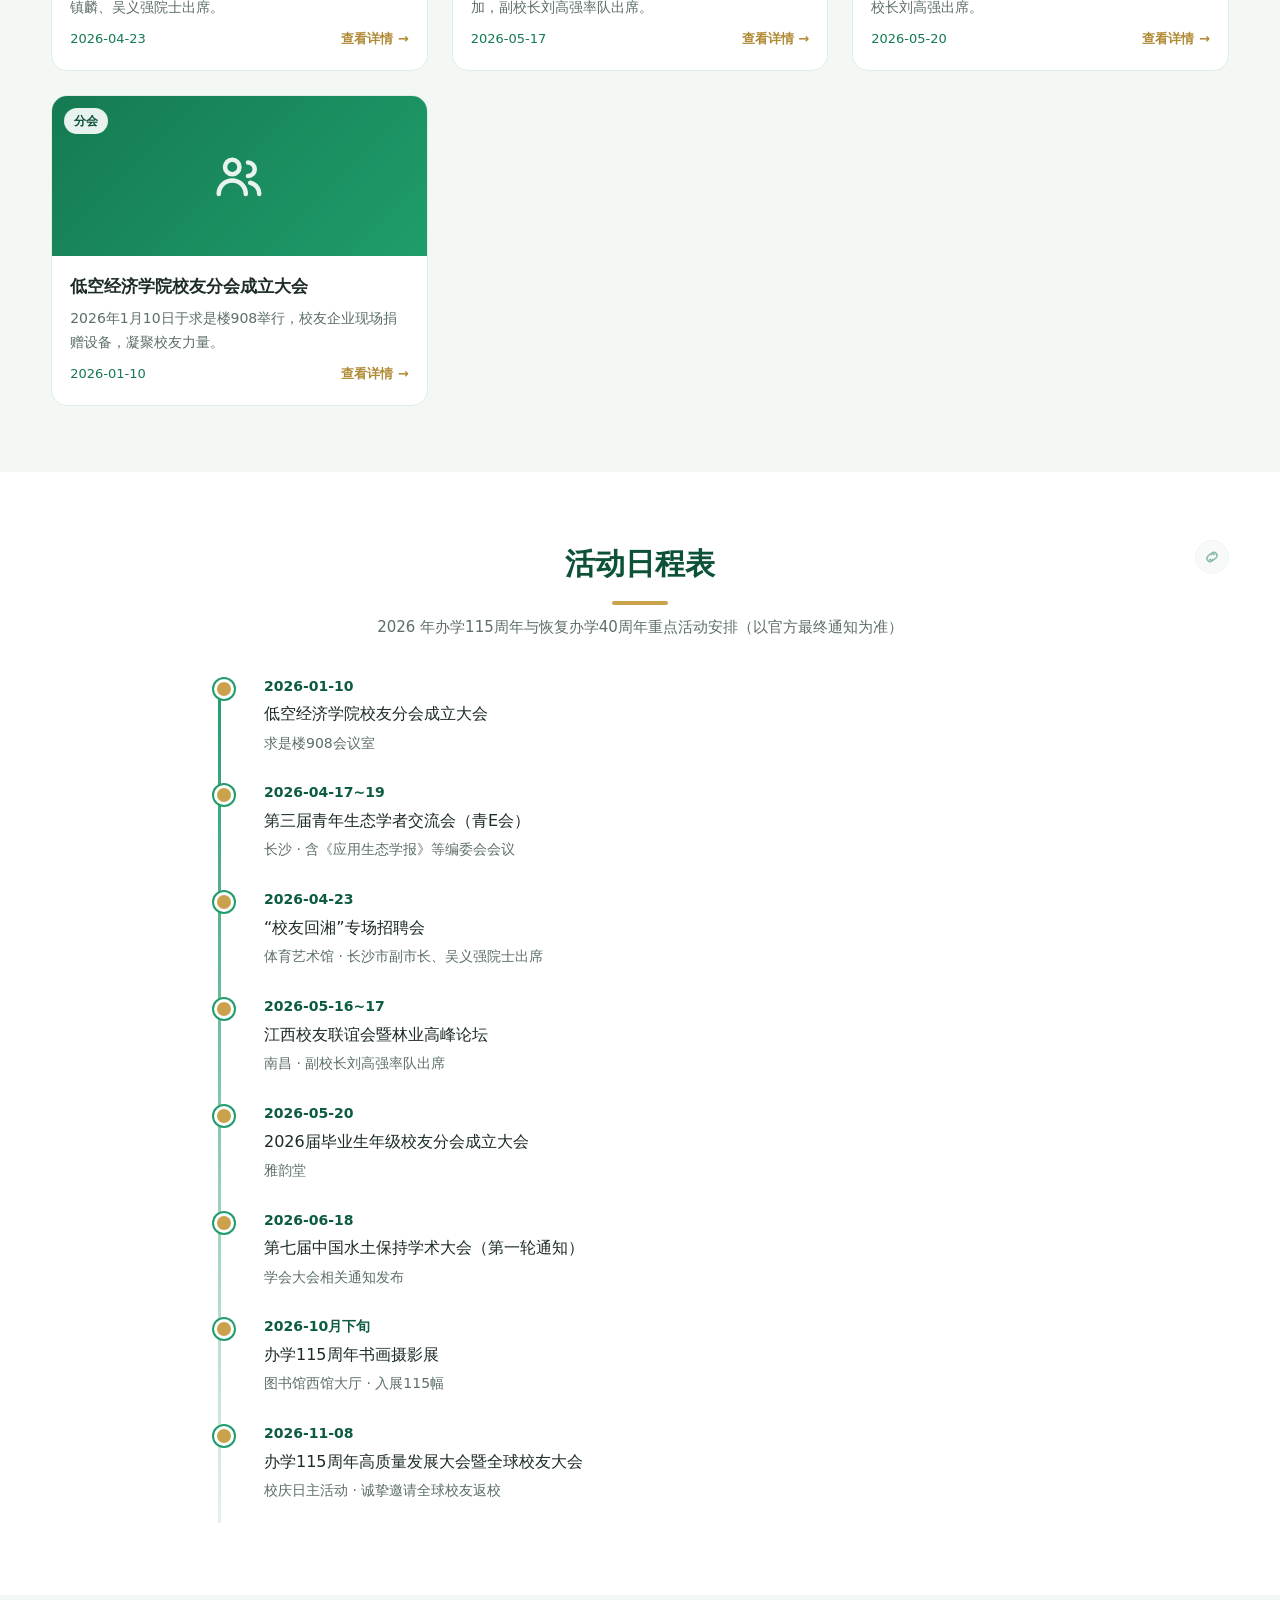
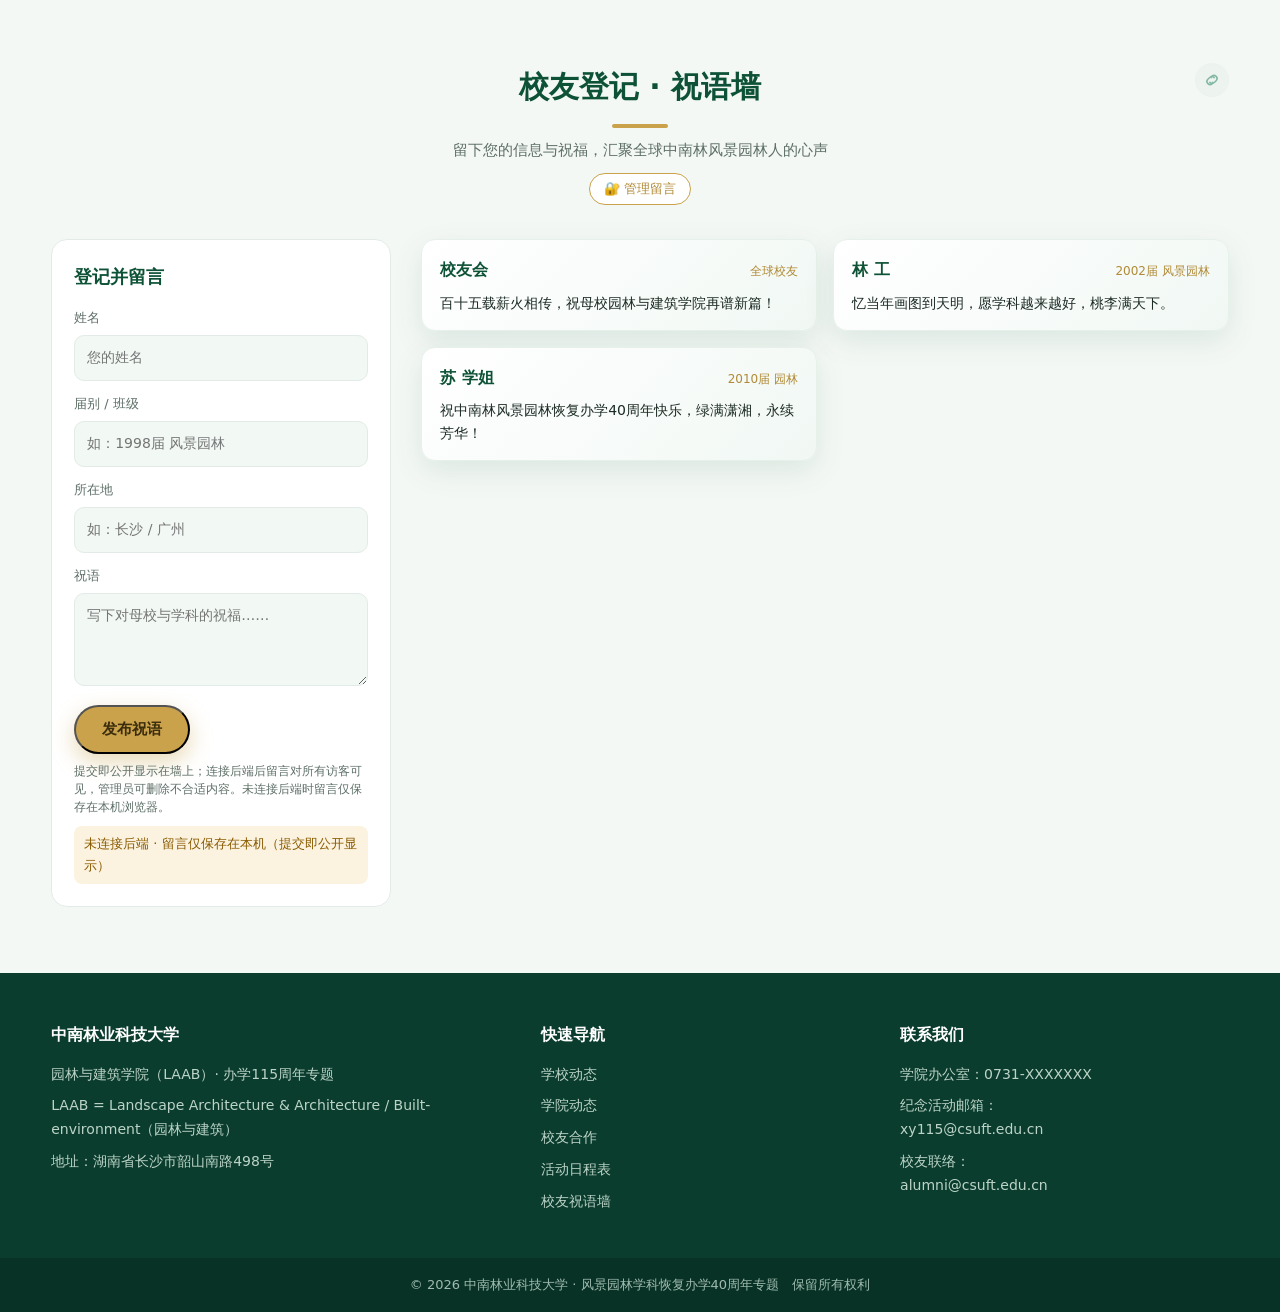
==== commit abe8849f: "site: 办学115周年纪念 · 增土木工程校友" ====
--- a/index.html
+++ b/index.html
@@ -4,7 +4,7 @@
   <meta charset="UTF-8" />
   <meta name="viewport" content="width=device-width, initial-scale=1.0" />
   <title>中南林业科技大学办学115周年 · 风景园林学科恢复办学40周年 (CSUFT·LAAB)</title>
-  <meta name="description" content="中南林业科技大学办学115周年暨风景园林学科恢复办学40周年专题网站：学校动态、学院动态、老师风采、校友企业风采、校友风采、学术最新动态、校友合作、庆典活动、活动日程与校友祝语墙。" />
+  <meta name="description" content="中南林业科技大学办学115周年暨风景园林学科恢复办学40周年专题网站：学校动态、学院动态、老师风采、校友企业风采、校友风采、学术最新动态、校友合作、纪念活动、活动日程与校友祝语墙。" />
   <link rel="stylesheet" href="assets/css/style.css" />
 </head>
 <body>
@@ -36,7 +36,7 @@
         </span>
         <span class="brand-text">
           <strong>中南林业科技大学</strong>
-          <em>115周年校庆 · 风景园林学科恢复办学40周年</em>
+          <em>办学115周年纪念 · 风景园林学科恢复办学40周年</em>
           <span class="brand-abbr">CSUFT · LAAB</span>
         </span>
       </a>
@@ -49,7 +49,7 @@
         <a href="#alumni">校友风采</a>
         <a href="#academic">学术最新动态</a>
         <a href="#cooperation">校友合作</a>
-        <a href="#events">庆典活动动态</a>
+        <a href="#events">纪念活动动态</a>
         <a href="#schedule">活动日程表</a>
         <a href="#blessing">校友祝语墙</a>
       </nav>
@@ -68,10 +68,10 @@
       <h1 class="hero-title">办学115周年<br/>风景园林学科恢复办学40周年</h1>
       <p class="hero-sub">致敬百十五载办学历史 · 汇聚全球校友力量 · 共绘绿色未来</p>
       <div class="hero-actions">
-        <a class="btn btn-gold" href="#schedule">查看校庆日程</a>
+        <a class="btn btn-gold" href="#schedule">查看活动日程</a>
         <a class="btn btn-ghost" href="#blessing">写下我的祝语</a>
       </div>
-      <div class="countdown" id="countdown" aria-label="校庆倒计时">
+      <div class="countdown" id="countdown" aria-label="纪念活动倒计时">
         <div class="cd-item"><span id="cd-d">--</span><i>天</i></div>
         <div class="cd-item"><span id="cd-h">--</span><i>时</i></div>
         <div class="cd-item"><span id="cd-m">--</span><i>分</i></div>
@@ -84,12 +84,12 @@
   <section class="intro container">
     <div class="intro-text">
       <h2 class="section-kicker">专题背景</h2>
-      <p>中南林业科技大学自 <strong>1911 年</strong>肇始于广东全省农林试验场及附设农林教员讲习所，百十五年来学脉赓续，走出了一条特色鲜明的林业高等教育发展之路。风景园林学科自 <strong>恢复办学</strong> 以来已走过四十载春秋，2026 年 4 月学院更名为 <strong>园林与建筑学院</strong>（原风景园林学院），进一步强化了风景园林、人居环境与建筑科学的学科交叉优势。本专题站汇聚学校动态、学院动态、老师风采、校友企业风采、校友风采、学术最新动态，并新增校友合作、庆典活动、活动日程与校友祝语墙，欢迎师生校友与社会各界关注。</p>
+      <p>中南林业科技大学自 <strong>1911 年</strong>肇始于广东全省农林试验场及附设农林教员讲习所，百十五年来学脉赓续，走出了一条特色鲜明的林业高等教育发展之路。风景园林学科自 <strong>恢复办学</strong> 以来已走过四十载春秋，2026 年 4 月学院更名为 <strong>园林与建筑学院</strong>（原风景园林学院），进一步强化了风景园林、人居环境与建筑科学的学科交叉优势。本专题站汇聚学校动态、学院动态、老师风采、校友企业风采、校友风采、学术最新动态，并新增校友合作、纪念活动、活动日程与校友祝语墙，欢迎师生校友与社会各界关注。</p>
     </div>
     <div class="intro-stats">
       <div class="stat"><b>115</b><span>办学周年</span></div>
       <div class="stat"><b>40</b><span>风景园林恢复办学周年</span></div>
-      <div class="stat"><b>11·8</b><span>校庆高质量发展大会</span></div>
+      <div class="stat"><b>11·8</b><span>办学115周年高质量发展大会</span></div>
     </div>
   </section>
 
@@ -109,7 +109,7 @@
     <div class="container">
       <div class="section-head">
         <h2 class="section-title">学院动态</h2>
-        <p class="section-desc">园林与建筑学院（原风景园林学院）恢复办学40周年庆典系列活动与发展动态</p>
+        <p class="section-desc">园林与建筑学院（原风景园林学院）恢复办学40周年系列纪念活动与发展动态</p>
       </div>
       <div class="news-grid" id="collegeNewsGrid"><!-- JS 注入 --></div>
     </div>
@@ -181,12 +181,12 @@
     </div>
   </section>
 
-  <!-- 庆典活动动态 -->
+  <!-- 纪念活动动态 -->
   <section class="section section-alt" id="events">
     <div class="container">
       <div class="section-head">
-        <h2 class="section-title">庆典活动动态</h2>
-        <p class="section-desc">校庆与恢复办学40周年相关活动的最新发布</p>
+        <h2 class="section-title">纪念活动动态</h2>
+        <p class="section-desc">办学115周年与恢复办学40周年相关活动的最新发布</p>
       </div>
 
       <div class="tabs" id="eventsTabs">
@@ -208,7 +208,7 @@
     <div class="container">
       <div class="section-head">
         <h2 class="section-title">活动日程表</h2>
-        <p class="section-desc">2026 年校庆与恢复办学40周年重点活动安排（以官方最终通知为准）</p>
+        <p class="section-desc">2026 年办学115周年与恢复办学40周年重点活动安排（以官方最终通知为准）</p>
       </div>
       <div class="timeline" id="scheduleList"><!-- JS 注入 --></div>
     </div>
@@ -272,7 +272,7 @@
       <div class="footer-col">
         <h4>联系我们</h4>
         <p>学院办公室：0731-XXXXXXX</p>
-        <p>校庆邮箱：<a href="mailto:xy115@csuft.edu.cn">xy115@csuft.edu.cn</a></p>
+        <p>纪念活动邮箱：<a href="mailto:xy115@csuft.edu.cn">xy115@csuft.edu.cn</a></p>
         <p>校友联络：<a href="mailto:alumni@csuft.edu.cn">alumni@csuft.edu.cn</a></p>
       </div>
     </div>
--- a/assets/css/style.css
+++ b/assets/css/style.css
@@ -252,6 +252,22 @@
 .bless-card .bc-name{font-weight:700;color:var(--green-800)}
 .bless-card .bc-meta{font-size:12px;color:var(--gold-600);white-space:nowrap}
 .bless-card p{font-size:14px;color:var(--ink);line-height:1.6}
+.bless-card.admin{position:relative}
+.bc-del{margin-top:10px;font-size:12px;padding:5px 12px;border:none;border-radius:8px;background:#fdecea;color:#c0392b;cursor:pointer}
+.bc-del:hover{background:#f9d6d2}
+.bless-empty{grid-column:1/-1;text-align:center;color:var(--muted);padding:32px 0}
+.btn-manage{margin-top:10px;font-size:13px;padding:6px 14px;border:1px solid var(--gold);background:#fff;color:var(--gold-600);border-radius:999px;cursor:pointer;transition:.2s}
+.btn-manage:hover{background:var(--green-50)}
+.btn-manage.active{background:var(--gold);color:#fff;border-color:var(--gold)}
+.admin-modal{position:fixed;inset:0;background:rgba(15,40,30,.45);display:flex;align-items:center;justify-content:center;z-index:1200;padding:16px}
+.admin-modal[hidden]{display:none}
+.admin-box{background:#fff;border-radius:16px;padding:24px;width:330px;max-width:92vw;box-shadow:0 24px 70px rgba(0,0,0,.28)}
+.admin-box h3{margin:0 0 6px;color:var(--green-800);font-size:18px}
+.admin-box p{font-size:13px;color:var(--muted);margin:0 0 14px;line-height:1.5}
+.admin-box input{width:100%;padding:10px 12px;border:1px solid var(--line);border-radius:10px;font:inherit;margin-bottom:14px;box-sizing:border-box}
+.admin-acts{display:flex;gap:10px}
+.admin-acts .btn{flex:1;padding:9px 0}
+.admin-box .hint{font-size:12px;color:#7a8a80;margin-top:14px;line-height:1.5}
 
 /* 新增组件响应式 */
 @media(max-width:980px){
